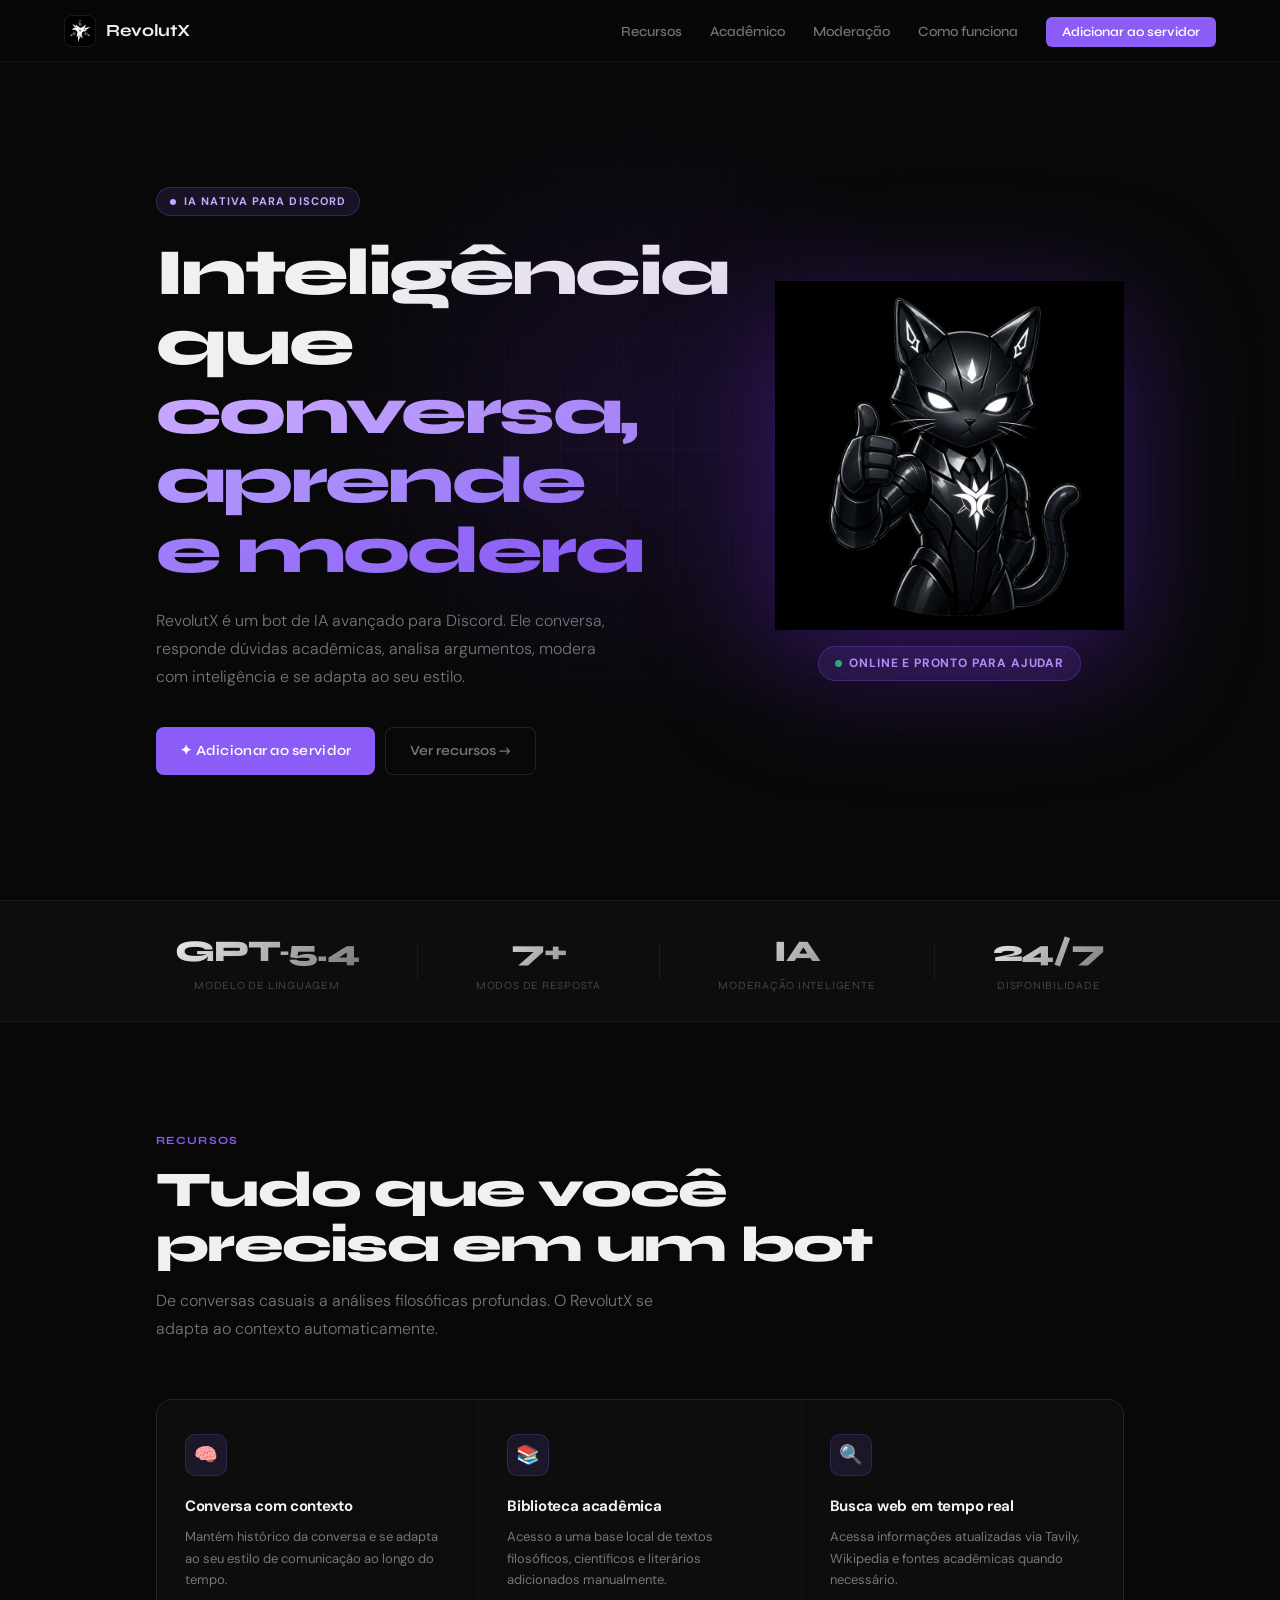
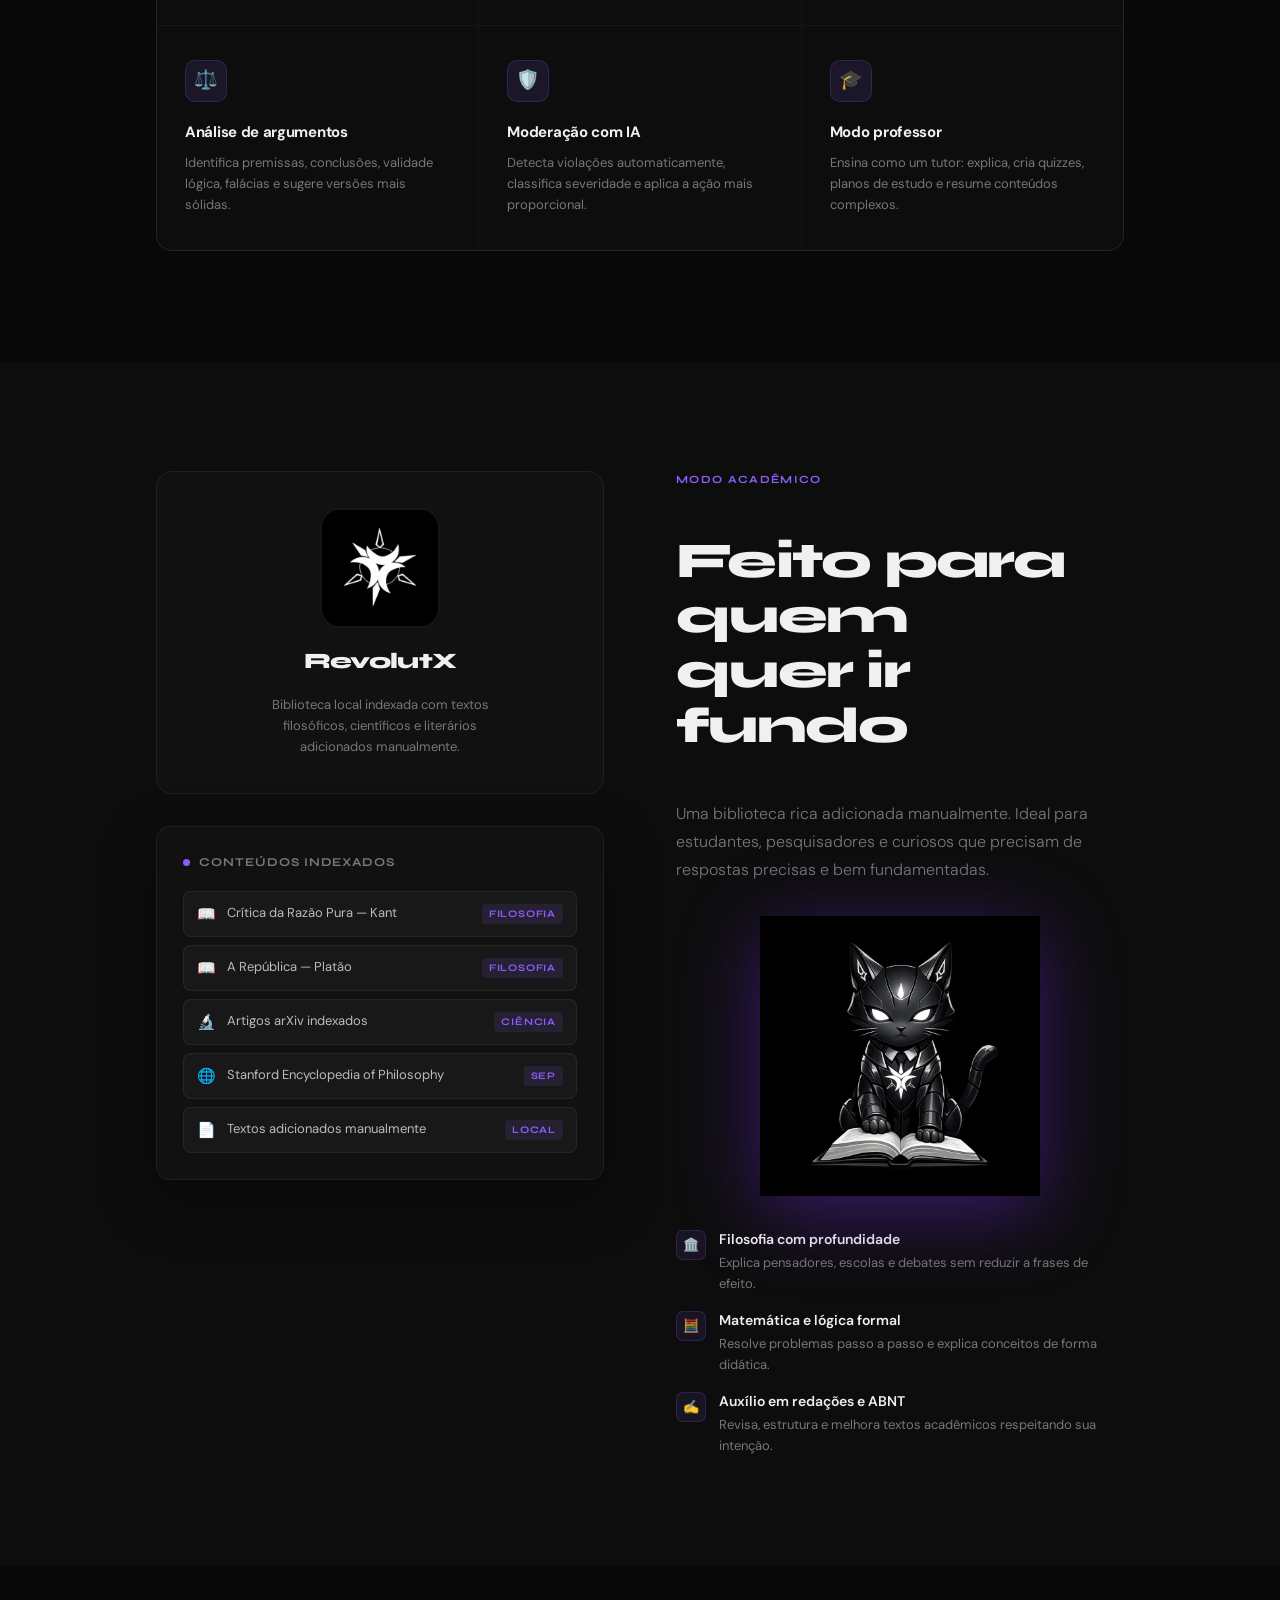
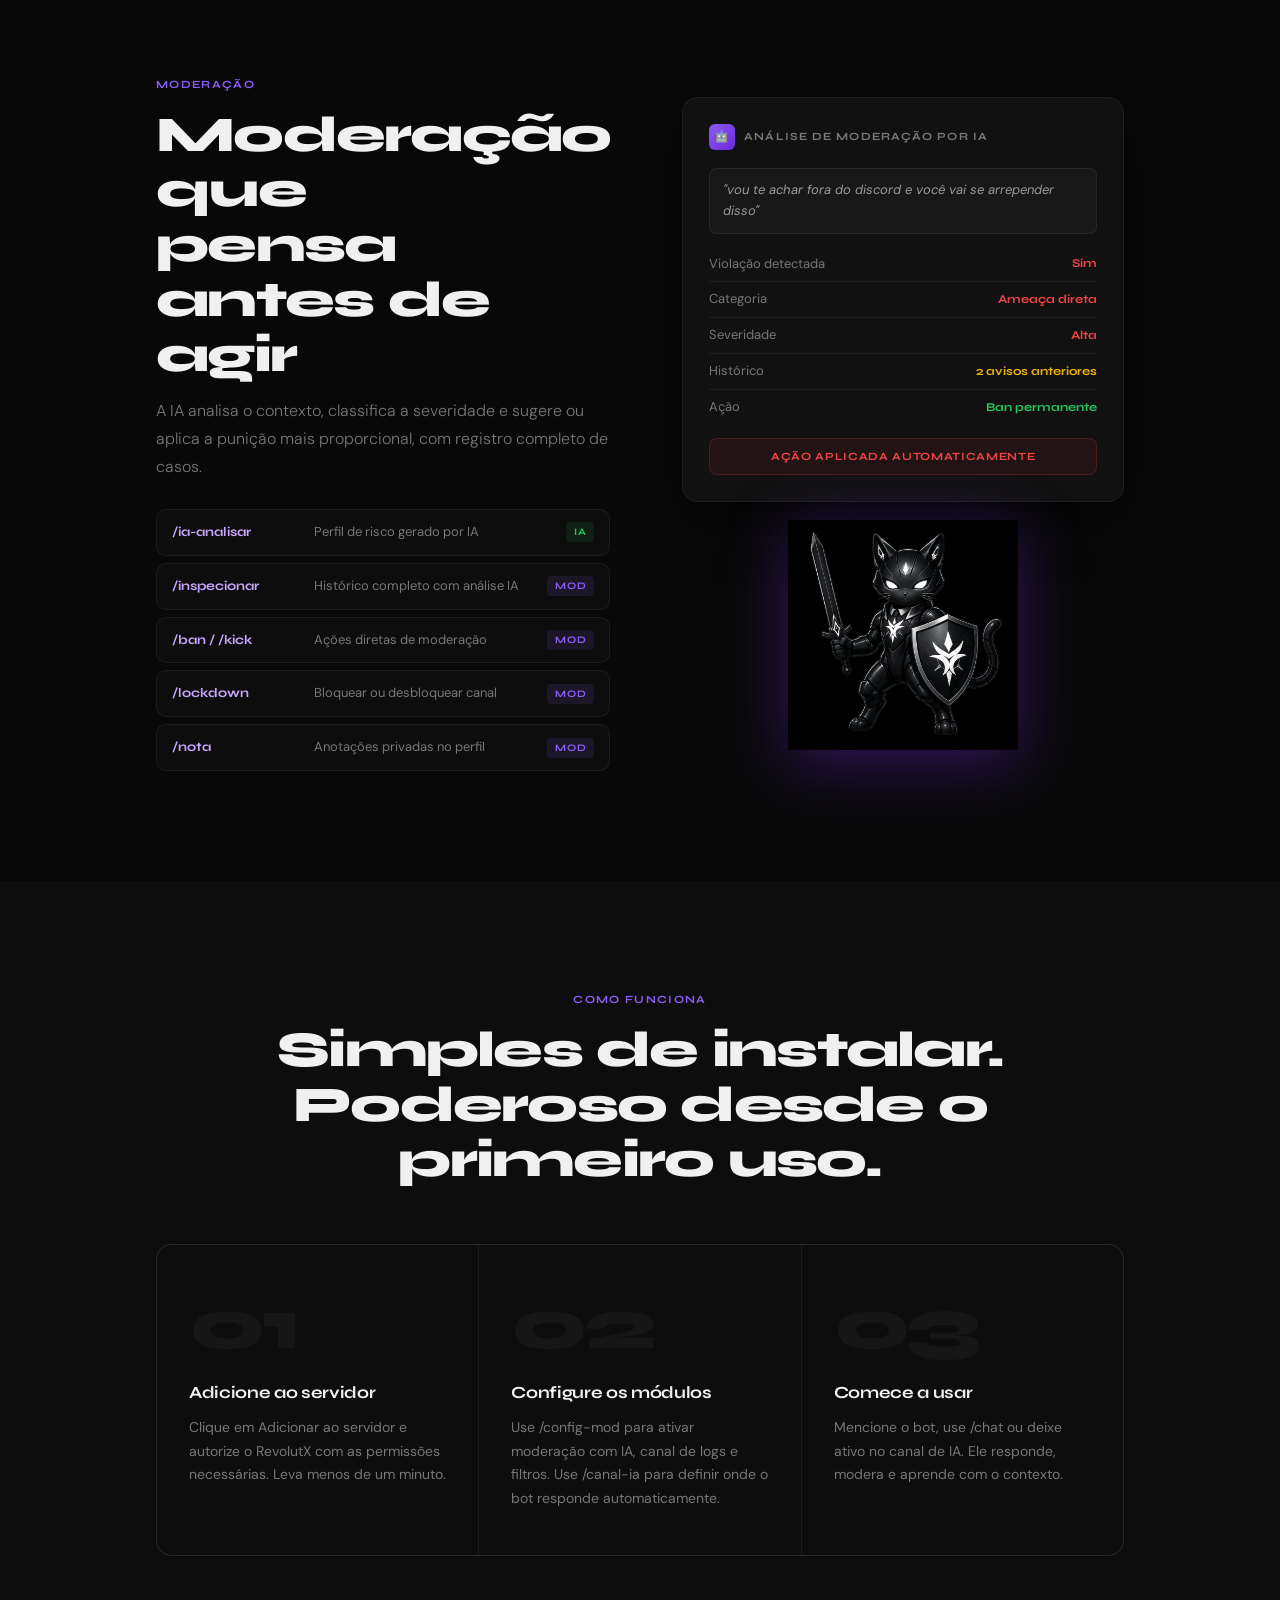
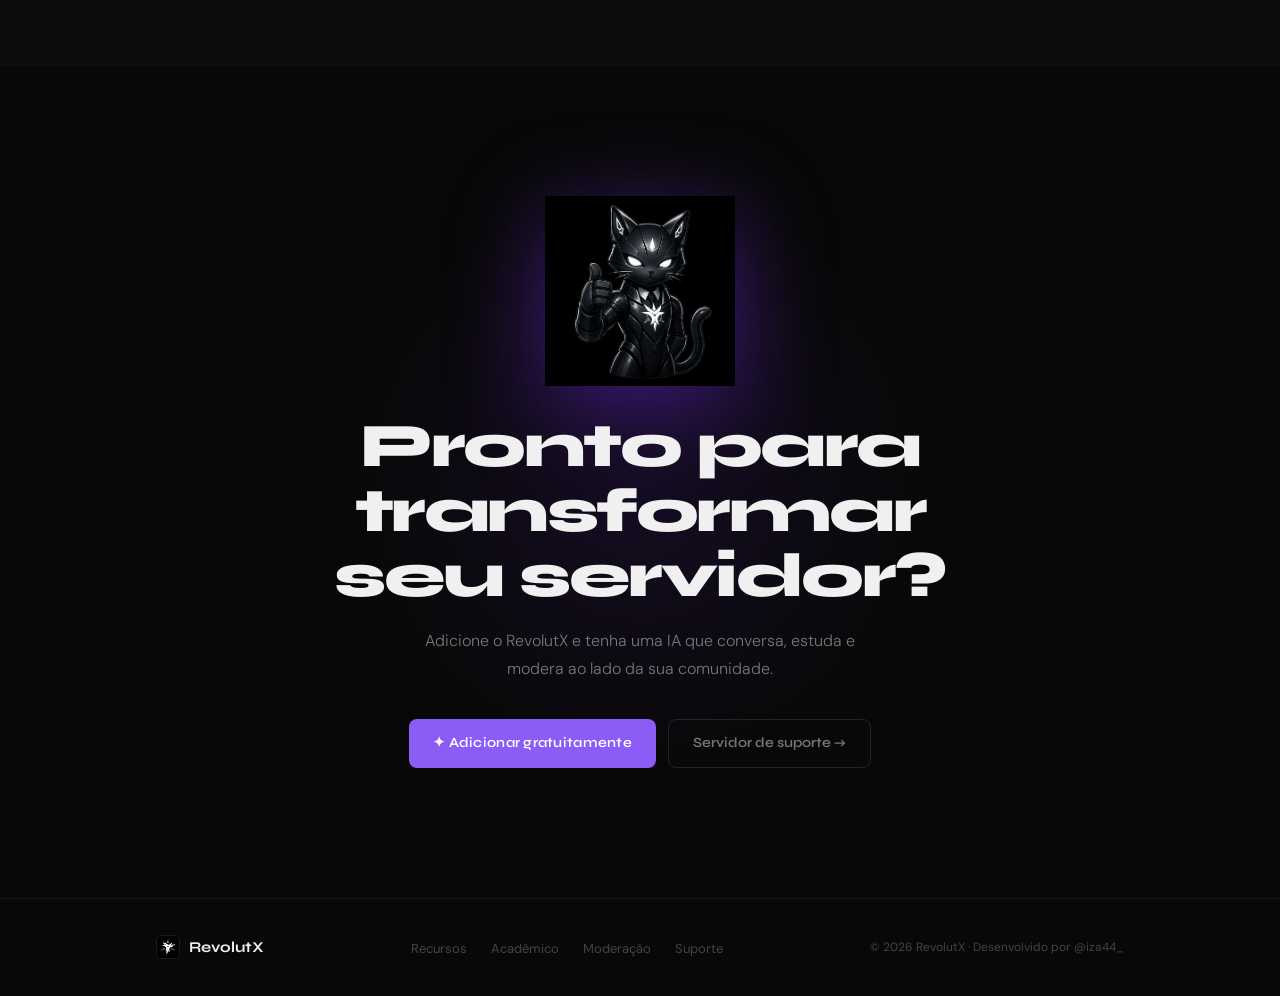
==== index.html @ 546be236 "Rename revolutx_editado.html to index.html" ====
<!DOCTYPE html>
<html lang="pt-BR">
<head>
<meta charset="UTF-8"/>
<meta name="viewport" content="width=device-width, initial-scale=1.0"/>
<title>RevolutX — Inteligência Artificial para Discord</title>
<link rel="preconnect" href="https://fonts.googleapis.com"/>
<link rel="preconnect" href="https://fonts.gstatic.com" crossorigin/>
<link href="https://fonts.googleapis.com/css2?family=Syne:wght@400;600;700;800&family=DM+Sans:opsz,wght@9..40,300;9..40,400;9..40,500&display=swap" rel="stylesheet"/>
<style>
*,*::before,*::after{box-sizing:border-box;margin:0;padding:0}
:root{
  --bg:#080808;--bg2:#0d0d0d;--bg3:#111;
  --border:rgba(255,255,255,.06);--border2:rgba(255,255,255,.11);
  --text:#f0f0f0;--muted:#777;--muted2:#444;
  --accent:#c8a7ff;--a2:#8b5cf6;--a3:#6d28d9;
}
html{scroll-behavior:smooth}
body{background:var(--bg);color:var(--text);font-family:'DM Sans',sans-serif;font-size:16px;line-height:1.6;overflow-x:hidden}
h1,h2,h3,nav,.section-label,.stat-label,.cmd-name,.step-title,.step-number{font-family:'Syne',sans-serif}

/* NAV */
nav{
  position:fixed;top:0;left:0;right:0;z-index:100;
  display:flex;align-items:center;justify-content:space-between;
  padding:0 clamp(20px,5vw,72px);height:62px;
  background:rgba(8,8,8,.92);backdrop-filter:blur(16px);
  border-bottom:1px solid var(--border);
}
.nav-logo{display:flex;align-items:center;gap:10px;font-size:17px;font-weight:700;letter-spacing:-.02em;color:var(--text);text-decoration:none}
.nav-logo-img{
  width:32px;height:32px;
  background:#000;
  border-radius:8px;
  border:1px solid rgba(255,255,255,.1);
  display:flex;align-items:center;justify-content:center;
  overflow:hidden;
  flex-shrink:0;
}
.nav-logo-img img{width:28px;height:28px;object-fit:contain;filter:none}
.nav-links{display:flex;align-items:center;gap:28px;list-style:none}
.nav-links a{color:var(--muted);text-decoration:none;font-size:14px;font-weight:500;transition:color .2s}
.nav-links a:hover{color:var(--text)}
.nav-cta{background:var(--a2)!important;color:#fff!important;padding:7px 16px;border-radius:6px;font-size:13px!important;font-weight:600!important;transition:background .2s!important}
.nav-cta:hover{background:var(--a3)!important}

section{position:relative;z-index:1}
.container{max-width:1080px;margin:0 auto;padding:0 clamp(20px,5vw,56px)}

/* HERO */
#hero{min-height:100vh;display:flex;align-items:center;padding-top:62px;overflow:hidden}
.hero-glow{position:absolute;width:640px;height:640px;border-radius:50%;background:radial-gradient(circle,rgba(109,40,217,.15) 0%,transparent 70%);top:50%;left:50%;transform:translate(-50%,-55%);pointer-events:none}
.hero-grid{position:absolute;inset:0;background-image:linear-gradient(rgba(255,255,255,.022) 1px,transparent 1px),linear-gradient(90deg,rgba(255,255,255,.022) 1px,transparent 1px);background-size:56px 56px;mask-image:radial-gradient(ellipse 80% 60% at 50% 50%,black,transparent);pointer-events:none}
.hero-inner{display:grid;grid-template-columns:1fr 1fr;gap:48px;align-items:center;width:100%}
.hero-tag{display:inline-flex;align-items:center;gap:8px;background:rgba(139,92,246,.12);border:1px solid rgba(139,92,246,.28);color:var(--accent);font-size:11px;font-weight:700;letter-spacing:.1em;text-transform:uppercase;padding:5px 13px;border-radius:100px;margin-bottom:22px}
.hero-tag-dot{width:6px;height:6px;border-radius:50%;background:var(--accent);animation:pulse 2s infinite}
@keyframes pulse{0%,100%{opacity:1}50%{opacity:.3}}
.hero-title{font-size:clamp(38px,5.5vw,66px);font-weight:800;letter-spacing:-.04em;line-height:1.05;margin-bottom:22px}
.hero-title em{font-style:normal;background:linear-gradient(135deg,var(--accent),#a78bfa,var(--a2));-webkit-background-clip:text;-webkit-text-fill-color:transparent;background-clip:text}
.hero-sub{font-size:16px;color:var(--muted);line-height:1.75;margin-bottom:36px;font-weight:300;max-width:460px}
.hero-actions{display:flex;gap:10px;flex-wrap:wrap}
.hero-visual{display:flex;flex-direction:column;align-items:center;justify-content:center;gap:16px}
.hero-mascot{width:100%;max-width:390px;filter:drop-shadow(0 32px 64px rgba(109,40,217,.45));animation:floatY 5s ease-in-out infinite}
@keyframes floatY{0%,100%{transform:translateY(0)}50%{transform:translateY(-13px)}}
.hero-badge{display:inline-flex;align-items:center;gap:7px;background:rgba(139,92,246,.14);border:1px solid rgba(139,92,246,.28);border-radius:100px;padding:7px 16px;font-size:12px;font-weight:700;color:var(--accent);letter-spacing:.07em;text-transform:uppercase;white-space:nowrap}
.hero-badge-dot{width:7px;height:7px;border-radius:50%;background:#22c55e;animation:pulse 2s infinite}

.btn-primary{display:inline-flex;align-items:center;gap:7px;background:var(--a2);color:#fff;padding:12px 24px;border-radius:8px;font-family:'Syne',sans-serif;font-size:14px;font-weight:600;letter-spacing:.02em;text-decoration:none;transition:background .2s,transform .15s}
.btn-primary:hover{background:var(--a3);transform:translateY(-1px)}
.btn-secondary{display:inline-flex;align-items:center;gap:7px;background:transparent;color:var(--muted);padding:12px 24px;border-radius:8px;border:1px solid var(--border2);font-family:'Syne',sans-serif;font-size:14px;font-weight:600;text-decoration:none;transition:border-color .2s,color .2s,transform .15s}
.btn-secondary:hover{border-color:rgba(255,255,255,.22);color:var(--text);transform:translateY(-1px)}

/* STATS */
.stats-bar{border-top:1px solid var(--border);border-bottom:1px solid var(--border);background:var(--bg2);padding:26px 0}
.stats-inner{display:flex;justify-content:space-around;align-items:center;flex-wrap:wrap;gap:20px}
.stat-item{text-align:center}
.stat-value{font-family:'Syne',sans-serif;font-size:30px;font-weight:800;letter-spacing:-.04em;background:linear-gradient(135deg,var(--text),var(--muted));-webkit-background-clip:text;-webkit-text-fill-color:transparent;background-clip:text}
.stat-label{font-size:11px;color:var(--muted2);letter-spacing:.07em;text-transform:uppercase;margin-top:2px}
.stat-divider{width:1px;height:38px;background:var(--border)}

/* SECTION */
.section-label{font-size:11px;font-weight:700;letter-spacing:.12em;text-transform:uppercase;color:var(--a2);margin-bottom:14px}
.section-title{font-size:clamp(30px,4vw,50px);font-weight:800;letter-spacing:-.035em;line-height:1.1;margin-bottom:14px}
.section-sub{font-size:16px;color:var(--muted);font-weight:300;line-height:1.75;max-width:520px}
.features-header{margin-bottom:56px}

/* FEATURES */
#features{padding:110px 0}
.features-grid{display:grid;grid-template-columns:repeat(3,1fr);gap:1px;background:var(--border);border:1px solid var(--border);border-radius:16px;overflow:hidden}
.feature-card{background:var(--bg2);padding:34px 28px;transition:background .25s;position:relative;overflow:hidden}
.feature-card::before{content:'';position:absolute;top:0;left:0;right:0;height:1px;background:linear-gradient(90deg,transparent,var(--a2),transparent);opacity:0;transition:opacity .3s}
.feature-card:hover{background:var(--bg3)}
.feature-card:hover::before{opacity:1}
.feature-icon{width:42px;height:42px;border-radius:10px;background:rgba(139,92,246,.12);border:1px solid rgba(139,92,246,.2);display:flex;align-items:center;justify-content:center;font-size:19px;margin-bottom:18px}
.feature-title{font-size:15px;font-weight:700;letter-spacing:-.02em;margin-bottom:8px}
.feature-desc{font-size:13px;color:var(--muted);line-height:1.65}

/* ACADEMIC */
#academic{padding:110px 0;background:var(--bg2)}
.academic-inner{display:grid;grid-template-columns:1fr 1fr;gap:72px;align-items:start}

/* lado esquerdo: logo grande + lib card */
.academic-left{display:flex;flex-direction:column;align-items:center;gap:32px}
.academic-logo-block{
  display:flex;flex-direction:column;align-items:center;gap:16px;
  padding:36px 32px;
  background:var(--bg3);
  border:1px solid var(--border);
  border-radius:16px;
  width:100%;
}
.academic-logo-img{
  width:120px;height:120px;
  background:#000;
  border-radius:20px;
  border:2px solid rgba(255,255,255,.08);
  display:flex;align-items:center;justify-content:center;
  overflow:hidden;
}
.academic-logo-img img{width:100px;height:100px;object-fit:contain;filter:none}
.academic-logo-title{font-family:'Syne',sans-serif;font-size:22px;font-weight:800;letter-spacing:-.03em;color:var(--text)}
.academic-logo-sub{font-size:13px;color:var(--muted);text-align:center;line-height:1.6;max-width:260px}

/* lib card */
.lib-card{background:var(--bg3);border:1px solid var(--border);border-radius:14px;padding:26px;box-shadow:0 20px 56px rgba(0,0,0,.4);width:100%}
.lib-header{display:flex;align-items:center;gap:9px;margin-bottom:18px;font-size:12px;font-weight:700;color:var(--muted);text-transform:uppercase;letter-spacing:.08em;font-family:'Syne',sans-serif}
.lib-dot{width:7px;height:7px;border-radius:50%;background:var(--a2)}
.lib-items{display:flex;flex-direction:column;gap:8px}
.lib-item{display:flex;align-items:center;gap:11px;padding:10px 13px;border-radius:8px;background:rgba(255,255,255,.03);border:1px solid var(--border);font-size:13px;color:#bbb;transition:border-color .2s,background .2s}
.lib-item:hover{border-color:rgba(139,92,246,.3);background:rgba(139,92,246,.05)}
.lib-item-icon{font-size:15px}
.lib-item-text{flex:1}
.lib-item-tag{font-size:10px;font-weight:700;letter-spacing:.08em;text-transform:uppercase;color:var(--a2);background:rgba(139,92,246,.12);padding:2px 7px;border-radius:4px;font-family:'Syne',sans-serif}

/* lado direito: mascote gato com livro + conteúdo */
.academic-right{display:flex;flex-direction:column;gap:32px}
.academic-cat-block{display:flex;justify-content:center}
.academic-cat{
  width:280px;
  filter:drop-shadow(0 16px 40px rgba(109,40,217,.45));
  animation:floatY 6s ease-in-out infinite;
  animation-delay:.5s;
}
.academic-points{display:flex;flex-direction:column;gap:15px}
.academic-point{display:flex;gap:13px;align-items:flex-start}
.point-icon{width:30px;height:30px;border-radius:7px;background:rgba(139,92,246,.1);border:1px solid rgba(139,92,246,.2);display:flex;align-items:center;justify-content:center;font-size:13px;flex-shrink:0;margin-top:2px}
.point-title{font-size:14px;font-weight:600;margin-bottom:2px}
.point-desc{font-size:13px;color:var(--muted);line-height:1.6}

/* MODERATION */
#moderation{padding:110px 0}
.mod-grid{display:grid;grid-template-columns:1fr 1fr;gap:72px;align-items:center}
.command-list{display:flex;flex-direction:column;gap:7px;margin-top:28px}
.cmd-item{display:flex;align-items:center;gap:12px;padding:12px 15px;background:var(--bg2);border:1px solid var(--border);border-radius:10px;transition:border-color .2s}
.cmd-item:hover{border-color:var(--border2)}
.cmd-name{font-size:13px;font-weight:700;color:var(--accent);min-width:130px}
.cmd-desc{font-size:13px;color:var(--muted)}
.cmd-badge{margin-left:auto;font-size:10px;font-weight:700;letter-spacing:.07em;text-transform:uppercase;padding:2px 8px;border-radius:4px;background:rgba(139,92,246,.12);color:var(--a2);white-space:nowrap;font-family:'Syne',sans-serif}
.cmd-badge.new{background:rgba(34,197,94,.1);color:#22c55e}

.mod-visual-wrap{display:flex;flex-direction:column;align-items:center;gap:0;position:relative}
.ai-verdict-card{background:var(--bg3);border:1px solid var(--border);border-radius:16px;padding:26px;box-shadow:0 20px 56px rgba(0,0,0,.4);width:100%}
.verdict-header{display:flex;align-items:center;gap:9px;margin-bottom:18px;font-size:11px;font-weight:700;text-transform:uppercase;letter-spacing:.1em;color:var(--muted);font-family:'Syne',sans-serif}
.verdict-icon{width:26px;height:26px;border-radius:6px;background:linear-gradient(135deg,var(--a2),var(--a3));display:flex;align-items:center;justify-content:center;font-size:12px}
.verdict-msg{background:rgba(255,255,255,.03);border:1px solid var(--border);border-radius:8px;padding:11px 13px;font-size:13px;color:#999;margin-bottom:13px;font-style:italic}
.verdict-row{display:flex;justify-content:space-between;align-items:center;font-size:13px;padding:7px 0;border-bottom:1px solid var(--border)}
.verdict-row:last-child{border-bottom:none}
.verdict-key{color:var(--muted)}
.verdict-val{font-weight:700;font-size:12px;font-family:'Syne',sans-serif}
.val-high{color:#ef4444}.val-ok{color:#22c55e}.val-warn{color:#eab308}
.verdict-action{margin-top:13px;padding:9px 13px;border-radius:8px;background:rgba(239,68,68,.08);border:1px solid rgba(239,68,68,.2);font-size:11px;font-weight:700;color:#ef4444;letter-spacing:.06em;text-transform:uppercase;text-align:center;font-family:'Syne',sans-serif}
.mod-mascot-below{width:230px;margin-top:18px;filter:drop-shadow(0 12px 32px rgba(109,40,217,.4));animation:floatY 6s ease-in-out infinite;animation-delay:1.2s}

/* HOW IT WORKS */
#como-funciona{padding:110px 0;background:var(--bg2)}
.steps{display:grid;grid-template-columns:repeat(3,1fr);gap:1px;background:var(--border);border-radius:16px;overflow:hidden;border:1px solid var(--border);margin-top:56px}
.step{background:var(--bg2);padding:44px 32px}
.step-number{font-size:72px;font-weight:800;letter-spacing:-.06em;line-height:1;color:rgba(255,255,255,.04);margin-bottom:18px;user-select:none}
.step-title{font-size:17px;font-weight:700;letter-spacing:-.02em;margin-bottom:10px}
.step-desc{font-size:14px;color:var(--muted);line-height:1.7}

/* CTA */
#cta{padding:130px 0;text-align:center;position:relative;overflow:hidden}
.cta-glow{position:absolute;width:580px;height:580px;border-radius:50%;background:radial-gradient(circle,rgba(109,40,217,.13) 0%,transparent 70%);top:50%;left:50%;transform:translate(-50%,-50%);pointer-events:none}
.cta-mascot{width:190px;margin:0 auto 28px;display:block;filter:drop-shadow(0 18px 44px rgba(109,40,217,.5));animation:floatY 5s ease-in-out infinite;position:relative;z-index:1}
.cta-title{font-size:clamp(34px,5vw,62px);font-weight:800;letter-spacing:-.04em;line-height:1.05;margin-bottom:18px;position:relative;z-index:1}
.cta-sub{font-size:16px;color:var(--muted);font-weight:300;margin-bottom:36px;max-width:460px;margin-left:auto;margin-right:auto;line-height:1.75;position:relative;z-index:1}
.cta-actions{display:flex;gap:12px;justify-content:center;flex-wrap:wrap;position:relative;z-index:1}

/* FOOTER */
footer{border-top:1px solid var(--border);padding:36px 0;background:var(--bg)}
.footer-inner{display:flex;justify-content:space-between;align-items:center;flex-wrap:wrap;gap:18px}
.footer-logo{font-family:'Syne',sans-serif;font-size:15px;font-weight:700;color:var(--text);text-decoration:none;display:flex;align-items:center;gap:9px}
.footer-logo-img{width:24px;height:24px;background:#000;border-radius:5px;border:1px solid rgba(255,255,255,.1);display:flex;align-items:center;justify-content:center;overflow:hidden}
.footer-logo-img img{width:20px;height:20px;object-fit:contain;filter:none}
.footer-links{display:flex;gap:24px;list-style:none}
.footer-links a{font-size:13px;color:var(--muted2);text-decoration:none;transition:color .2s}
.footer-links a:hover{color:var(--muted)}
.footer-copy{font-size:12px;color:var(--muted2)}

/* REVEAL */
.reveal{opacity:0;transform:translateY(22px);transition:opacity .65s ease,transform .65s ease}
.reveal.visible{opacity:1;transform:translateY(0)}

/* MOBILE */
@media(max-width:860px){
  .hero-inner{grid-template-columns:1fr;gap:0}
  .hero-visual{order:-1;margin-bottom:8px}
  .hero-mascot{max-width:240px}
  .features-grid{grid-template-columns:1fr 1fr}
  .academic-inner{grid-template-columns:1fr;gap:40px}
  .academic-cat{width:200px}
  .mod-grid{grid-template-columns:1fr;gap:48px}
  .steps{grid-template-columns:1fr}
  .stat-divider{display:none}
}
@media(max-width:540px){
  .features-grid{grid-template-columns:1fr}
  .nav-links li:not(:last-child){display:none}
  .hero-mascot{max-width:200px}
}
</style>
</head>
<body>

<!-- NAV -->
<nav>
  <a class="nav-logo" href="#">
    <div class="nav-logo-img"><img src="[data-uri]"/ alt="Logo RevolutX"></div>
    RevolutX
  </a>
  <ul class="nav-links">
    <li><a href="#features">Recursos</a></li>
    <li><a href="#academic">Acadêmico</a></li>
    <li><a href="#moderation">Moderação</a></li>
    <li><a href="#como-funciona">Como funciona</a></li>
    <li><a href="https://discord.com/oauth2/authorize?client_id=SEU_CLIENT_ID&scope=bot+applications.commands&permissions=8" class="nav-cta">Adicionar ao servidor</a></li>
  </ul>
</nav>

<!-- HERO -->
<section id="hero">
  <div class="hero-glow"></div>
  <div class="hero-grid"></div>
  <div class="container">
    <div class="hero-inner">
      <div class="hero-left">
        <div class="hero-tag"><span class="hero-tag-dot"></span>IA nativa para Discord</div>
        <h1 class="hero-title">Inteligência que<br><em>conversa, aprende<br>e modera</em></h1>
        <p class="hero-sub">RevolutX é um bot de IA avançado para Discord. Ele conversa, responde dúvidas acadêmicas, analisa argumentos, modera com inteligência e se adapta ao seu estilo.</p>
        <div class="hero-actions">
          <a href="https://discord.com/oauth2/authorize?client_id=SEU_CLIENT_ID&scope=bot+applications.commands&permissions=8" class="btn-primary">✦ Adicionar ao servidor</a>
          <a href="#features" class="btn-secondary">Ver recursos →</a>
        </div>
      </div>
      <div class="hero-visual">
        <img class="hero-mascot" src="[data-uri]"/ alt="Mascote gato robótico da RevolutX fazendo sinal positivo">
        <div class="hero-badge"><span class="hero-badge-dot"></span>Online e pronto para ajudar</div>
      </div>
    </div>
  </div>
</section>

<!-- STATS -->
<div class="stats-bar">
  <div class="container">
    <div class="stats-inner">
      <div class="stat-item"><div class="stat-value">GPT‑5.4</div><div class="stat-label">Modelo de linguagem</div></div>
      <div class="stat-divider"></div>
      <div class="stat-item"><div class="stat-value">7+</div><div class="stat-label">Modos de resposta</div></div>
      <div class="stat-divider"></div>
      <div class="stat-item"><div class="stat-value">IA</div><div class="stat-label">Moderação inteligente</div></div>
      <div class="stat-divider"></div>
      <div class="stat-item"><div class="stat-value">24/7</div><div class="stat-label">Disponibilidade</div></div>
    </div>
  </div>
</div>

<!-- FEATURES -->
<section id="features">
  <div class="container">
    <div class="features-header reveal">
      <div class="section-label">Recursos</div>
      <h2 class="section-title">Tudo que você<br>precisa em um bot</h2>
      <p class="section-sub">De conversas casuais a análises filosóficas profundas. O RevolutX se adapta ao contexto automaticamente.</p>
    </div>
    <div class="features-grid reveal">
      <div class="feature-card"><div class="feature-icon">🧠</div><div class="feature-title">Conversa com contexto</div><div class="feature-desc">Mantém histórico da conversa e se adapta ao seu estilo de comunicação ao longo do tempo.</div></div>
      <div class="feature-card"><div class="feature-icon">📚</div><div class="feature-title">Biblioteca acadêmica</div><div class="feature-desc">Acesso a uma base local de textos filosóficos, científicos e literários adicionados manualmente.</div></div>
      <div class="feature-card"><div class="feature-icon">🔍</div><div class="feature-title">Busca web em tempo real</div><div class="feature-desc">Acessa informações atualizadas via Tavily, Wikipedia e fontes acadêmicas quando necessário.</div></div>
      <div class="feature-card"><div class="feature-icon">⚖️</div><div class="feature-title">Análise de argumentos</div><div class="feature-desc">Identifica premissas, conclusões, validade lógica, falácias e sugere versões mais sólidas.</div></div>
      <div class="feature-card"><div class="feature-icon">🛡️</div><div class="feature-title">Moderação com IA</div><div class="feature-desc">Detecta violações automaticamente, classifica severidade e aplica a ação mais proporcional.</div></div>
      <div class="feature-card"><div class="feature-icon">🎓</div><div class="feature-title">Modo professor</div><div class="feature-desc">Ensina como um tutor: explica, cria quizzes, planos de estudo e resume conteúdos complexos.</div></div>
    </div>
  </div>
</section>

<!-- ACADEMIC -->
<section id="academic">
  <div class="container">
    <div class="academic-inner">

      <!-- ESQUERDA: logo grande + biblioteca -->
      <div class="academic-left reveal">
        <div class="academic-logo-block">
          <div class="academic-logo-img">
            <img src="[data-uri]"/ alt="Logo RevolutX">
          </div>
          <div class="academic-logo-title">RevolutX</div>
          <div class="academic-logo-sub">Biblioteca local indexada com textos filosóficos, científicos e literários adicionados manualmente.</div>
        </div>
        <div class="lib-card">
          <div class="lib-header"><div class="lib-dot"></div>Conteúdos indexados</div>
          <div class="lib-items">
            <div class="lib-item"><div class="lib-item-icon">📖</div><div class="lib-item-text">Crítica da Razão Pura — Kant</div><div class="lib-item-tag">Filosofia</div></div>
            <div class="lib-item"><div class="lib-item-icon">📖</div><div class="lib-item-text">A República — Platão</div><div class="lib-item-tag">Filosofia</div></div>
            <div class="lib-item"><div class="lib-item-icon">🔬</div><div class="lib-item-text">Artigos arXiv indexados</div><div class="lib-item-tag">Ciência</div></div>
            <div class="lib-item"><div class="lib-item-icon">🌐</div><div class="lib-item-text">Stanford Encyclopedia of Philosophy</div><div class="lib-item-tag">SEP</div></div>
            <div class="lib-item"><div class="lib-item-icon">📄</div><div class="lib-item-text">Textos adicionados manualmente</div><div class="lib-item-tag">Local</div></div>
          </div>
        </div>
      </div>

      <!-- DIREITA: mascote gato com livro + descrição -->
      <div class="academic-right reveal">
        <div class="section-label">Modo acadêmico</div>
        <h2 class="section-title">Feito para quem<br>quer ir fundo</h2>
        <p class="section-sub">Uma biblioteca rica adicionada manualmente. Ideal para estudantes, pesquisadores e curiosos que precisam de respostas precisas e bem fundamentadas.</p>

        <!-- Mascote gato com livro aparece aqui na seção acadêmica -->
        <div class="academic-cat-block">
          <img class="academic-cat" src="[data-uri]"/ alt="Mascote gato robótico da RevolutX lendo um livro">
        </div>

        <div class="academic-points">
          <div class="academic-point"><div class="point-icon">🏛️</div><div><div class="point-title">Filosofia com profundidade</div><div class="point-desc">Explica pensadores, escolas e debates sem reduzir a frases de efeito.</div></div></div>
          <div class="academic-point"><div class="point-icon">🧮</div><div><div class="point-title">Matemática e lógica formal</div><div class="point-desc">Resolve problemas passo a passo e explica conceitos de forma didática.</div></div></div>
          <div class="academic-point"><div class="point-icon">✍️</div><div><div class="point-title">Auxílio em redações e ABNT</div><div class="point-desc">Revisa, estrutura e melhora textos acadêmicos respeitando sua intenção.</div></div></div>
        </div>
      </div>

    </div>
  </div>
</section>

<!-- MODERATION -->
<section id="moderation">
  <div class="container">
    <div class="mod-grid">
      <div class="reveal">
        <div class="section-label">Moderação</div>
        <h2 class="section-title">Moderação que<br>pensa antes de agir</h2>
        <p class="section-sub">A IA analisa o contexto, classifica a severidade e sugere ou aplica a punição mais proporcional, com registro completo de casos.</p>
        <div class="command-list">
          <div class="cmd-item"><div class="cmd-name">/ia-analisar</div><div class="cmd-desc">Perfil de risco gerado por IA</div><div class="cmd-badge new">IA</div></div>
          <div class="cmd-item"><div class="cmd-name">/inspecionar</div><div class="cmd-desc">Histórico completo com análise IA</div><div class="cmd-badge">Mod</div></div>
          <div class="cmd-item"><div class="cmd-name">/ban / /kick</div><div class="cmd-desc">Ações diretas de moderação</div><div class="cmd-badge">Mod</div></div>
          <div class="cmd-item"><div class="cmd-name">/lockdown</div><div class="cmd-desc">Bloquear ou desbloquear canal</div><div class="cmd-badge">Mod</div></div>
          <div class="cmd-item"><div class="cmd-name">/nota</div><div class="cmd-desc">Anotações privadas no perfil</div><div class="cmd-badge">Mod</div></div>
        </div>
      </div>
      <div class="reveal">
        <div class="mod-visual-wrap">
          <div class="ai-verdict-card">
            <div class="verdict-header"><div class="verdict-icon">🤖</div>Análise de moderação por IA</div>
            <div class="verdict-msg">"vou te achar fora do discord e você vai se arrepender disso"</div>
            <div>
              <div class="verdict-row"><span class="verdict-key">Violação detectada</span><span class="verdict-val val-high">Sim</span></div>
              <div class="verdict-row"><span class="verdict-key">Categoria</span><span class="verdict-val val-high">Ameaça direta</span></div>
              <div class="verdict-row"><span class="verdict-key">Severidade</span><span class="verdict-val val-high">Alta</span></div>
              <div class="verdict-row"><span class="verdict-key">Histórico</span><span class="verdict-val val-warn">2 avisos anteriores</span></div>
              <div class="verdict-row"><span class="verdict-key">Ação</span><span class="verdict-val val-ok">Ban permanente</span></div>
            </div>
            <div class="verdict-action">Ação aplicada automaticamente</div>
          </div>
          <img class="mod-mascot-below" src="[data-uri]"/ alt="Mascote gato robótico da RevolutX com espada e escudo">
        </div>
      </div>
    </div>
  </div>
</section>

<!-- COMO FUNCIONA -->
<section id="como-funciona">
  <div class="container">
    <div class="features-header reveal" style="text-align:center">
      <div class="section-label">Como funciona</div>
      <h2 class="section-title">Simples de instalar.<br>Poderoso desde o primeiro uso.</h2>
    </div>
    <div class="steps reveal">
      <div class="step"><div class="step-number">01</div><div class="step-title">Adicione ao servidor</div><div class="step-desc">Clique em Adicionar ao servidor e autorize o RevolutX com as permissões necessárias. Leva menos de um minuto.</div></div>
      <div class="step"><div class="step-number">02</div><div class="step-title">Configure os módulos</div><div class="step-desc">Use /config-mod para ativar moderação com IA, canal de logs e filtros. Use /canal-ia para definir onde o bot responde automaticamente.</div></div>
      <div class="step"><div class="step-number">03</div><div class="step-title">Comece a usar</div><div class="step-desc">Mencione o bot, use /chat ou deixe ativo no canal de IA. Ele responde, modera e aprende com o contexto.</div></div>
    </div>
  </div>
</section>

<!-- CTA -->
<section id="cta">
  <div class="cta-glow"></div>
  <div class="container reveal">
    <img class="cta-mascot" src="[data-uri]"/ alt="Mascote gato robótico da RevolutX">
    <h2 class="cta-title">Pronto para transformar<br>seu servidor?</h2>
    <p class="cta-sub">Adicione o RevolutX e tenha uma IA que conversa, estuda e modera ao lado da sua comunidade.</p>
    <div class="cta-actions">
      <a href="https://discord.com/oauth2/authorize?client_id=SEU_CLIENT_ID&scope=bot+applications.commands&permissions=8" class="btn-primary">✦ Adicionar gratuitamente</a>
      <a href="https://discord.gg/SEU_SERVIDOR" class="btn-secondary">Servidor de suporte →</a>
    </div>
  </div>
</section>

<!-- FOOTER -->
<footer>
  <div class="container">
    <div class="footer-inner">
      <a class="footer-logo" href="#">
        <div class="footer-logo-img"><img src="[data-uri]"/ alt="Logo RevolutX"></div>
        RevolutX
      </a>
      <ul class="footer-links">
        <li><a href="#features">Recursos</a></li>
        <li><a href="#academic">Acadêmico</a></li>
        <li><a href="#moderation">Moderação</a></li>
        <li><a href="https://discord.gg/SEU_SERVIDOR">Suporte</a></li>
      </ul>
      <div class="footer-copy">© 2026 RevolutX · Desenvolvido por @iza44_</div>
    </div>
  </div>
</footer>

<script>
const reveals=document.querySelectorAll('.reveal');
const obs=new IntersectionObserver((entries)=>{
  entries.forEach((e,i)=>{
    if(e.isIntersecting){setTimeout(()=>e.target.classList.add('visible'),i*60);obs.unobserve(e.target);}
  });
},{threshold:0.08,rootMargin:'0px 0px -30px 0px'});
reveals.forEach(el=>obs.observe(el));

const secs=document.querySelectorAll('section[id]');
const links=document.querySelectorAll('.nav-links a');
window.addEventListener('scroll',()=>{
  let cur='';
  secs.forEach(s=>{if(window.scrollY>=s.offsetTop-90)cur=s.id;});
  links.forEach(a=>{a.style.color=a.getAttribute('href')==='#'+cur?'var(--text)':''});
});
</script>
</body>
</html>
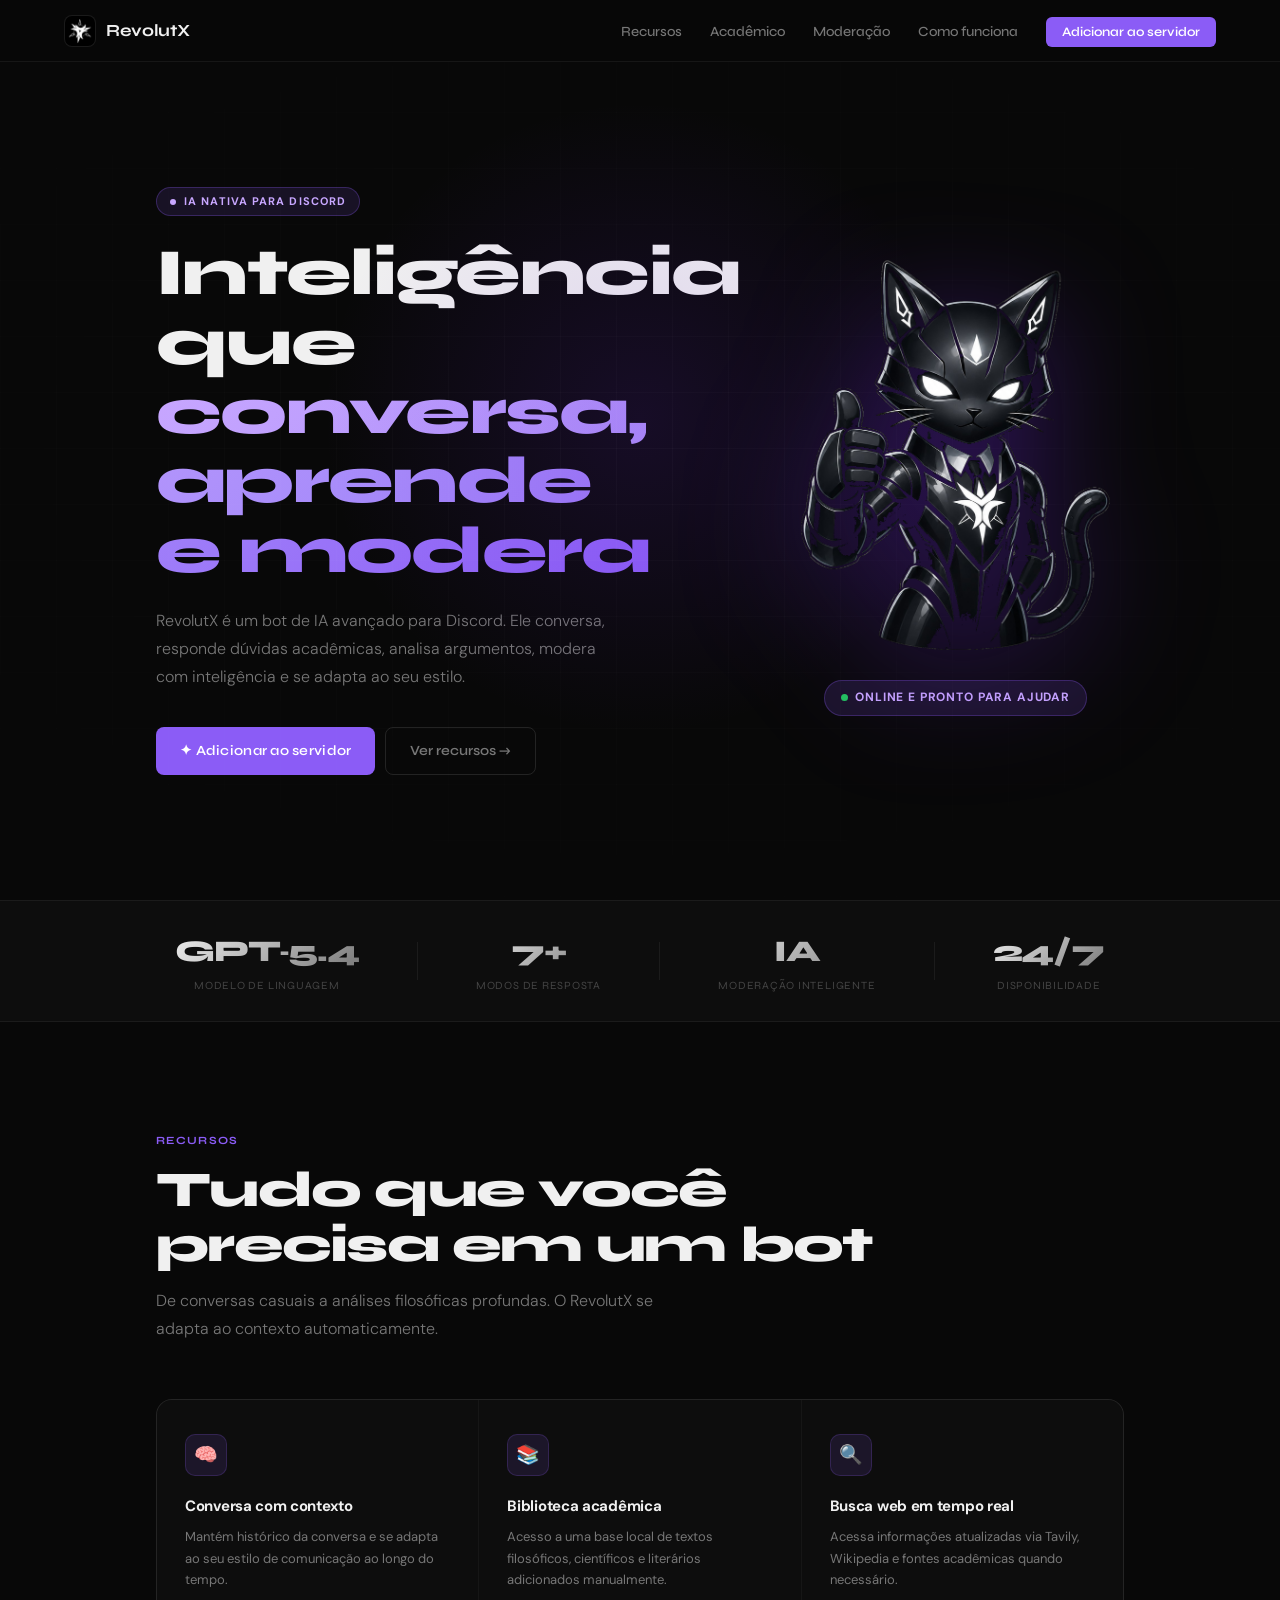
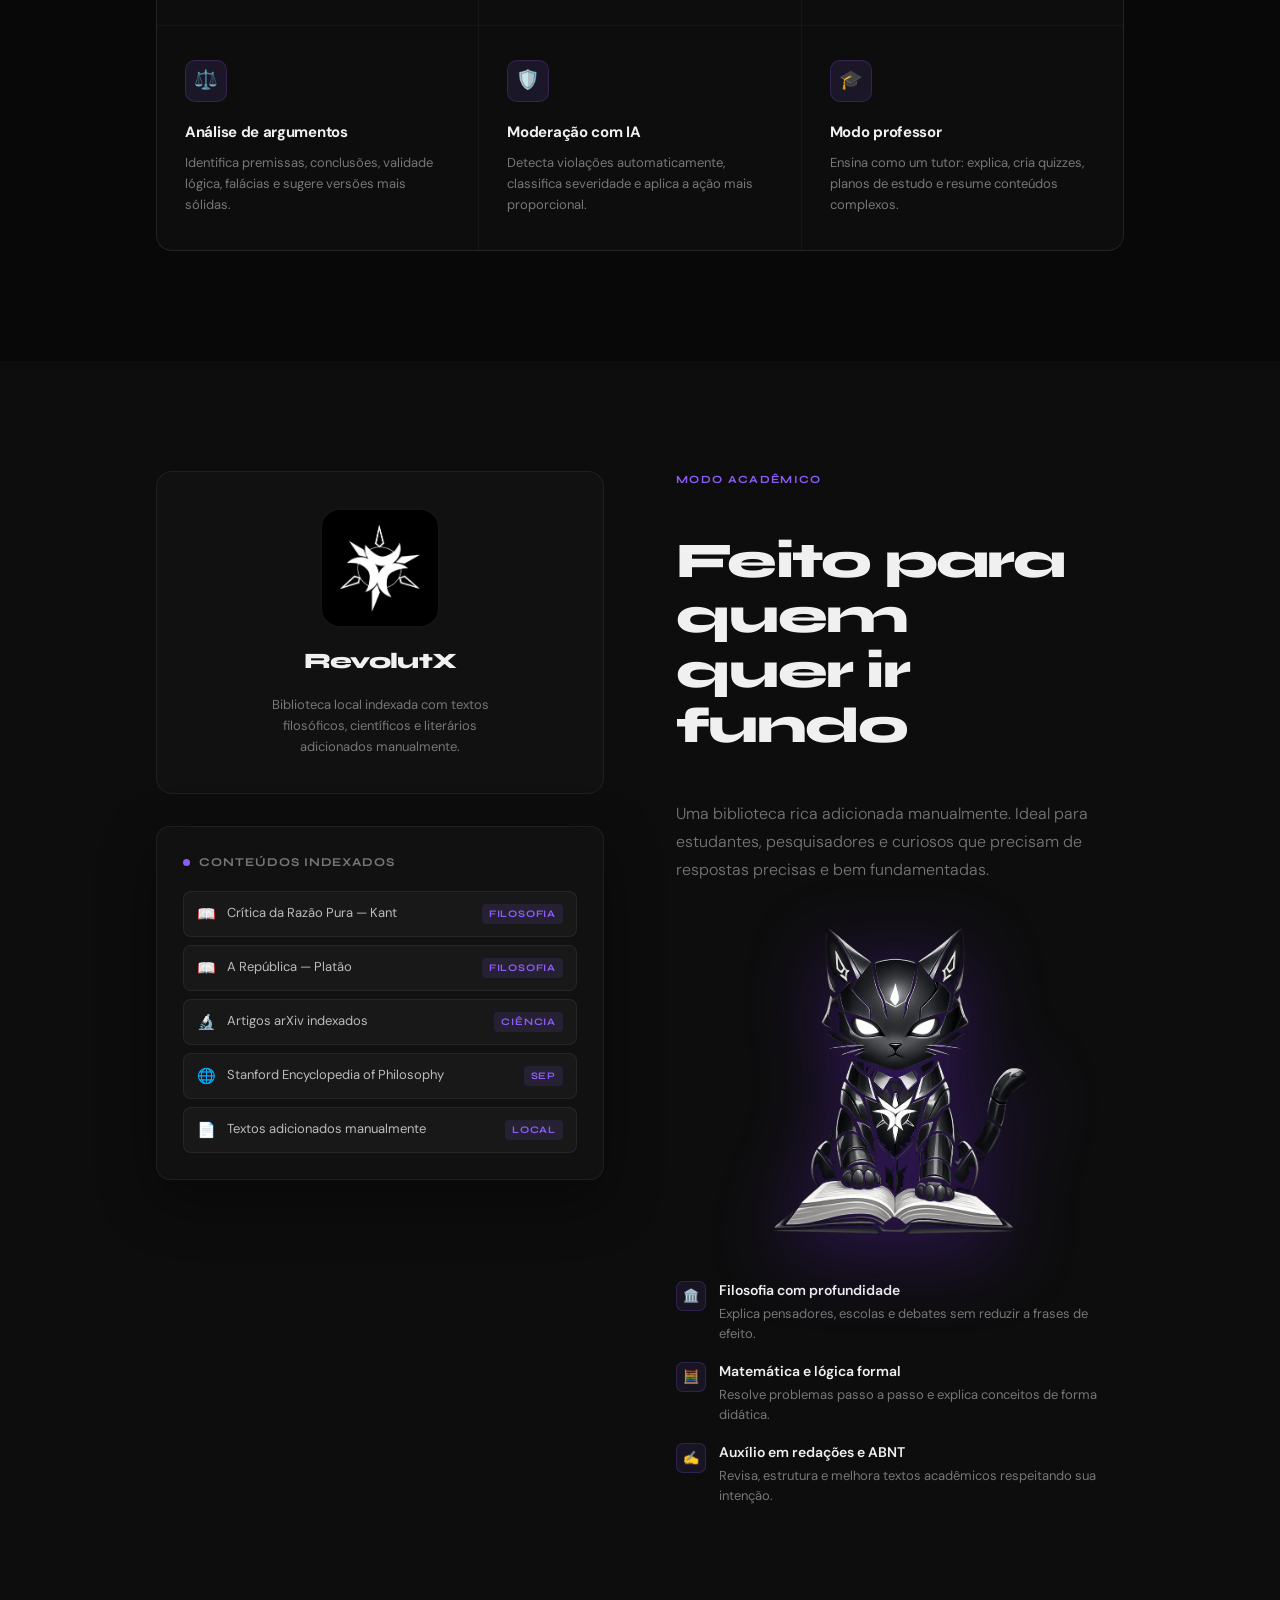
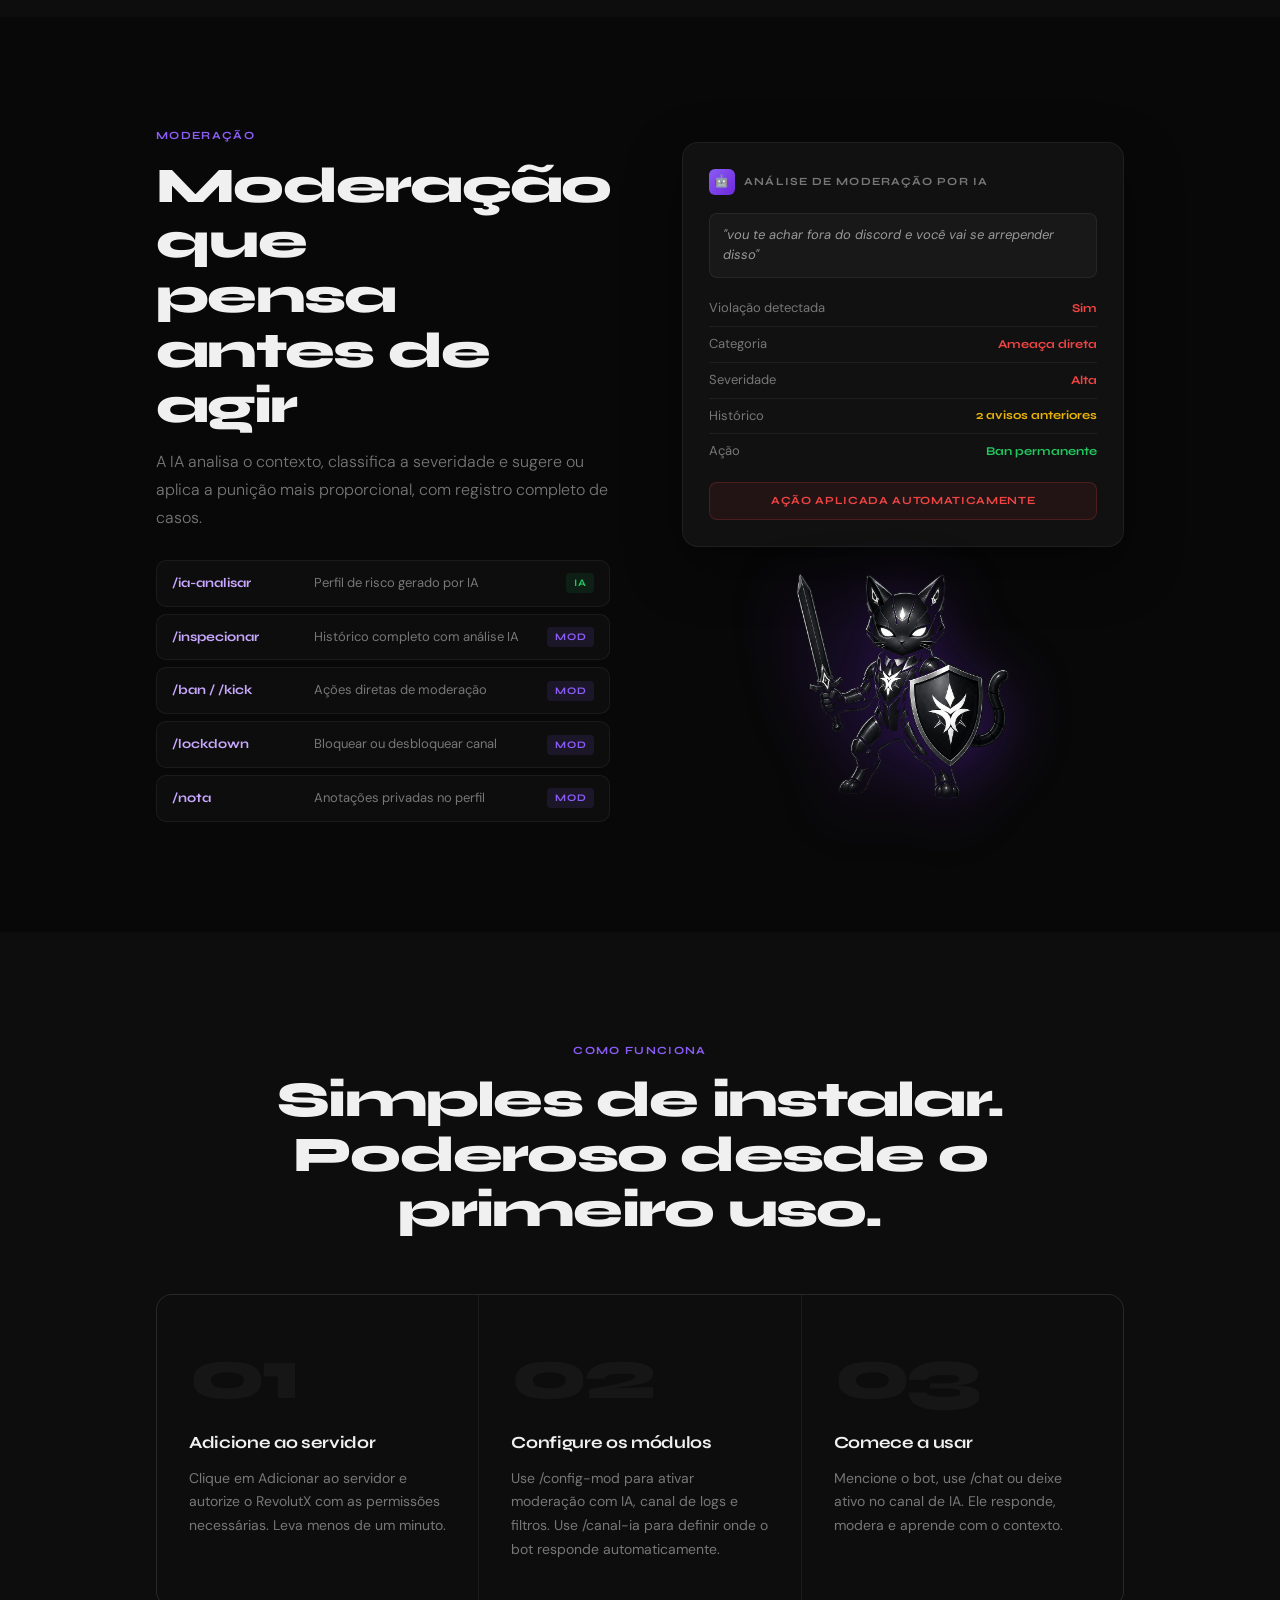
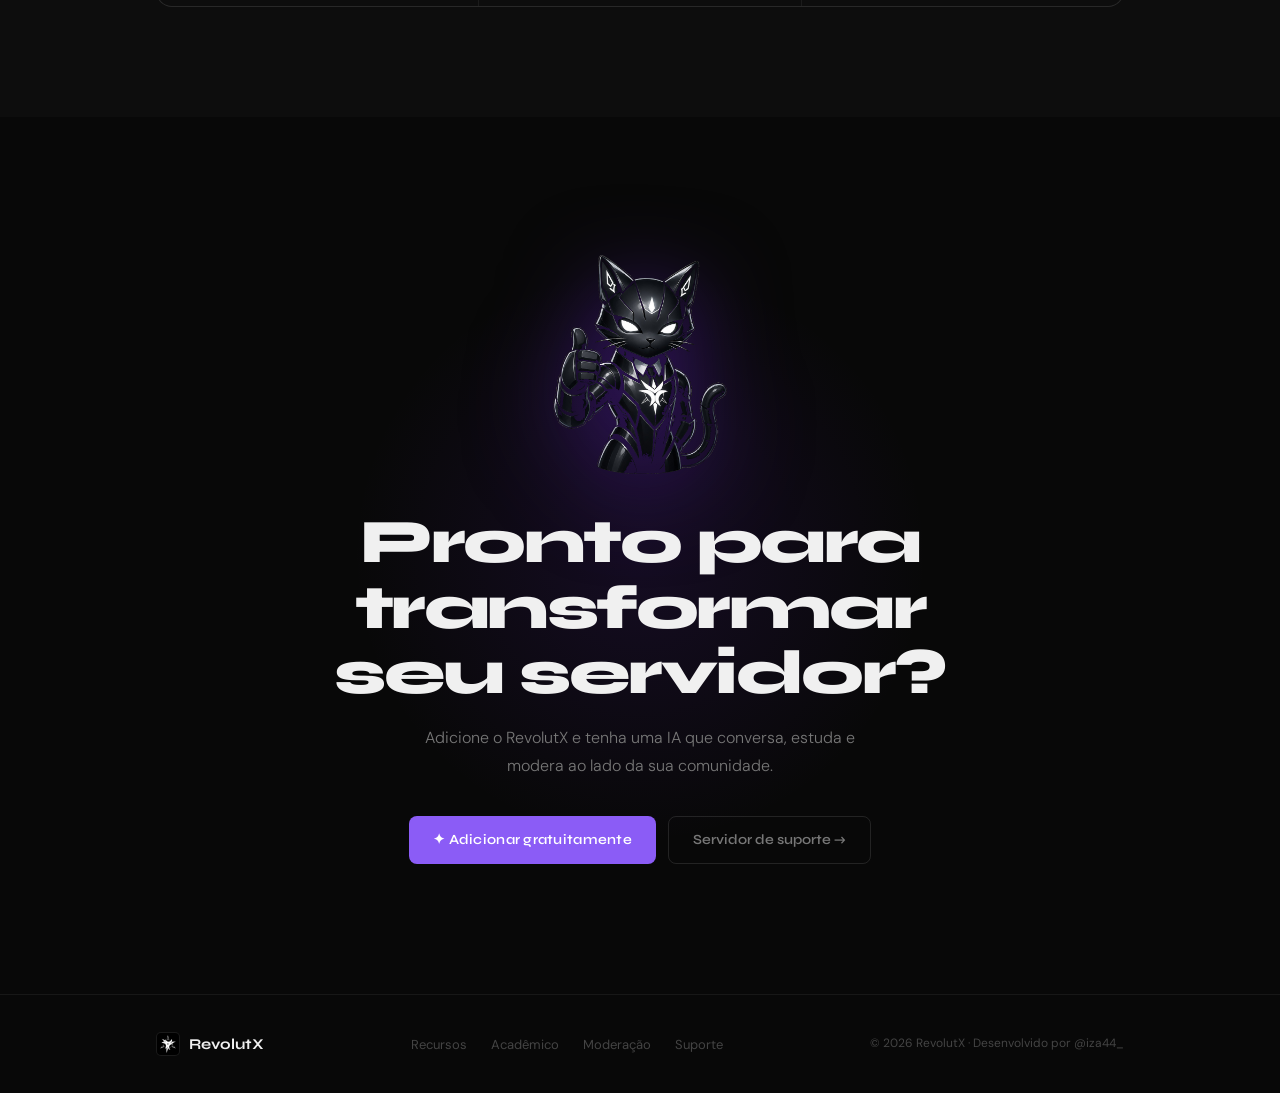
==== commit b0046b70: "Add files via upload" ====
--- a/index.html
+++ b/index.html
@@ -1,12 +1,13 @@
 <!DOCTYPE html>
+
 <html lang="pt-BR">
 <head>
-<meta charset="UTF-8"/>
-<meta name="viewport" content="width=device-width, initial-scale=1.0"/>
+<meta charset="utf-8"/>
+<meta content="width=device-width, initial-scale=1.0" name="viewport"/>
 <title>RevolutX — Inteligência Artificial para Discord</title>
-<link rel="preconnect" href="https://fonts.googleapis.com"/>
-<link rel="preconnect" href="https://fonts.gstatic.com" crossorigin/>
-<link href="https://fonts.googleapis.com/css2?family=Syne:wght@400;600;700;800&family=DM+Sans:opsz,wght@9..40,300;9..40,400;9..40,500&display=swap" rel="stylesheet"/>
+<link href="https://fonts.googleapis.com" rel="preconnect"/>
+<link crossorigin="" href="https://fonts.gstatic.com" rel="preconnect"/>
+<link href="https://fonts.googleapis.com/css2?family=Syne:wght@400;600;700;800&amp;family=DM+Sans:opsz,wght@9..40,300;9..40,400;9..40,500&amp;display=swap" rel="stylesheet"/>
 <style>
 *,*::before,*::after{box-sizing:border-box;margin:0;padding:0}
 :root{
@@ -219,215 +220,313 @@
   .nav-links li:not(:last-child){display:none}
   .hero-mascot{max-width:200px}
 }
+
+/* AJUSTES DE IMAGENS E RESPONSIVIDADE */
+img{max-width:100%;height:auto}
+.hero-mascot,.academic-cat,.mod-mascot-below,.cta-mascot{background:transparent!important}
+.hero-title{letter-spacing:-.025em}
+
+@media(max-width:860px){
+  #hero{min-height:auto;padding-top:92px;padding-bottom:72px;align-items:flex-start}
+  .container{padding:0 24px}
+  .hero-inner{grid-template-columns:1fr;gap:20px}
+  .hero-visual{order:-1;margin-bottom:0;gap:14px}
+  .hero-mascot{max-width:min(76vw,310px)}
+  .hero-left{text-align:center;display:flex;flex-direction:column;align-items:center}
+  .hero-tag{margin:8px auto 20px;justify-content:center}
+  .hero-title{
+    font-size:clamp(40px,11.2vw,54px);
+    line-height:1.08;
+    letter-spacing:-.015em;
+    margin-bottom:20px;
+    max-width:680px;
+  }
+  .hero-sub{font-size:16px;line-height:1.72;max-width:560px;margin-left:auto;margin-right:auto}
+  .hero-actions{justify-content:center}
+  .hero-badge{font-size:11px;padding:7px 14px;letter-spacing:.06em;white-space:normal;text-align:center;justify-content:center}
+  .features-grid{grid-template-columns:1fr 1fr}
+  .academic-inner{grid-template-columns:1fr;gap:40px}
+  .academic-cat{width:min(70vw,260px)}
+  .mod-grid{grid-template-columns:1fr;gap:48px}
+  .mod-mascot-below{width:min(68vw,250px)}
+  .steps{grid-template-columns:1fr}
+  .stat-divider{display:none}
+}
+
+@media(max-width:540px){
+  nav{height:74px;padding:0 18px}
+  .nav-logo{font-size:22px;gap:12px}
+  .nav-logo-img{width:50px;height:50px;border-radius:12px}
+  .nav-logo-img img{width:38px;height:38px}
+  .nav-links{gap:0}
+  .nav-links li:not(:last-child){display:none}
+  .nav-cta{font-size:12px!important;padding:10px 14px;border-radius:8px;white-space:nowrap}
+  #hero{padding-top:112px;padding-bottom:64px}
+  .container{padding:0 20px}
+  .hero-grid{background-size:42px 42px}
+  .hero-glow{width:420px;height:420px;top:270px}
+  .hero-mascot{max-width:min(78vw,290px)}
+  .hero-badge{max-width:100%;margin-top:0}
+  .hero-tag{font-size:11px;max-width:100%;margin-top:8px}
+  .hero-title{
+    font-size:clamp(38px,12vw,48px);
+    line-height:1.1;
+    letter-spacing:-.01em;
+    word-break:normal;
+    overflow-wrap:normal;
+  }
+  .hero-title br{display:none}
+  .hero-title em{display:inline}
+  .hero-sub{font-size:15px;line-height:1.72;margin-bottom:30px}
+  .hero-actions{width:100%;flex-direction:column;gap:12px}
+  .btn-primary,.btn-secondary{width:100%;justify-content:center;padding:14px 18px}
+  .features-grid{grid-template-columns:1fr}
+  .academic-logo-img{width:104px;height:104px}
+  .academic-logo-img img{width:86px;height:86px}
+  .academic-cat{width:min(72vw,230px)}
+  .cmd-item{align-items:flex-start;flex-wrap:wrap}
+  .cmd-name{min-width:0;width:100%}
+  .cmd-badge{margin-left:0}
+  .cta-mascot{width:170px}
+}
+
+
+/* CORREÇÃO FINAL MOBILE: evita corte lateral no celular */
+html,body{width:100%;max-width:100%;overflow-x:hidden}
+@media(max-width:540px){
+  nav{height:70px;padding:0 14px}
+  .nav-logo{font-size:20px;min-width:0}
+  .nav-logo-img{width:46px;height:46px;flex:0 0 46px}
+  .nav-logo-img img{width:34px;height:34px}
+  .nav-cta{font-size:11px!important;padding:9px 12px;max-width:190px;text-align:center}
+  #hero{padding-top:92px;padding-bottom:56px;overflow:hidden}
+  .container{width:100%;max-width:100%;padding-left:18px;padding-right:18px}
+  .hero-inner,.hero-left,.hero-visual{width:100%;max-width:100%;min-width:0}
+  .hero-visual{gap:12px}
+  .hero-mascot{width:min(82vw,280px);max-width:280px}
+  .hero-badge,.hero-tag{max-width:calc(100vw - 36px);white-space:normal;text-align:center;justify-content:center}
+  .hero-badge{font-size:10px;line-height:1.25;padding:7px 12px;letter-spacing:.045em}
+  .hero-tag{font-size:10px;line-height:1.25;padding:7px 12px;letter-spacing:.055em;margin-bottom:18px}
+  .hero-title{
+    width:100%;
+    max-width:360px;
+    margin-left:auto;
+    margin-right:auto;
+    font-size:clamp(30px,9.2vw,36px);
+    line-height:1.12;
+    letter-spacing:-.018em;
+    text-align:center;
+    overflow-wrap:normal;
+    word-break:normal;
+  }
+  .hero-title br{display:block}
+  .hero-title em{display:inline}
+  .hero-sub{max-width:340px;text-align:center;font-size:14px;line-height:1.68;margin-left:auto;margin-right:auto}
+  .hero-actions{max-width:340px;margin-left:auto;margin-right:auto}
+  .btn-primary,.btn-secondary{font-size:13px;padding:13px 16px}
+}
+
+@media(max-width:380px){
+  .hero-title{font-size:29px;max-width:330px}
+  .hero-mascot{width:min(78vw,250px)}
+  .nav-logo{font-size:18px}
+  .nav-cta{font-size:10px!important;padding:8px 10px}
+}
+
 </style>
 </head>
 <body>
-
 <!-- NAV -->
 <nav>
-  <a class="nav-logo" href="#">
-    <div class="nav-logo-img"><img src="[data-uri]"/ alt="Logo RevolutX"></div>
+<a class="nav-logo" href="#">
+<div class="nav-logo-img"><img alt="Logo RevolutX" src="[data-uri]"/></div>
     RevolutX
   </a>
-  <ul class="nav-links">
-    <li><a href="#features">Recursos</a></li>
-    <li><a href="#academic">Acadêmico</a></li>
-    <li><a href="#moderation">Moderação</a></li>
-    <li><a href="#como-funciona">Como funciona</a></li>
-    <li><a href="https://discord.com/oauth2/authorize?client_id=SEU_CLIENT_ID&scope=bot+applications.commands&permissions=8" class="nav-cta">Adicionar ao servidor</a></li>
-  </ul>
+<ul class="nav-links">
+<li><a href="#features">Recursos</a></li>
+<li><a href="#academic">Acadêmico</a></li>
+<li><a href="#moderation">Moderação</a></li>
+<li><a href="#como-funciona">Como funciona</a></li>
+<li><a class="nav-cta" href="https://discord.com/oauth2/authorize?client_id=SEU_CLIENT_ID&amp;scope=bot+applications.commands&amp;permissions=8">Adicionar ao servidor</a></li>
+</ul>
 </nav>
-
 <!-- HERO -->
 <section id="hero">
-  <div class="hero-glow"></div>
-  <div class="hero-grid"></div>
-  <div class="container">
-    <div class="hero-inner">
-      <div class="hero-left">
-        <div class="hero-tag"><span class="hero-tag-dot"></span>IA nativa para Discord</div>
-        <h1 class="hero-title">Inteligência que<br><em>conversa, aprende<br>e modera</em></h1>
-        <p class="hero-sub">RevolutX é um bot de IA avançado para Discord. Ele conversa, responde dúvidas acadêmicas, analisa argumentos, modera com inteligência e se adapta ao seu estilo.</p>
-        <div class="hero-actions">
-          <a href="https://discord.com/oauth2/authorize?client_id=SEU_CLIENT_ID&scope=bot+applications.commands&permissions=8" class="btn-primary">✦ Adicionar ao servidor</a>
-          <a href="#features" class="btn-secondary">Ver recursos →</a>
-        </div>
-      </div>
-      <div class="hero-visual">
-        <img class="hero-mascot" src="[data-uri]"/ alt="Mascote gato robótico da RevolutX fazendo sinal positivo">
-        <div class="hero-badge"><span class="hero-badge-dot"></span>Online e pronto para ajudar</div>
-      </div>
-    </div>
-  </div>
+<div class="hero-glow"></div>
+<div class="hero-grid"></div>
+<div class="container">
+<div class="hero-inner">
+<div class="hero-left">
+<div class="hero-tag"><span class="hero-tag-dot"></span>IA nativa para Discord</div>
+<h1 class="hero-title">Inteligência que<br/><em>conversa, aprende<br/>e modera</em></h1>
+<p class="hero-sub">RevolutX é um bot de IA avançado para Discord. Ele conversa, responde dúvidas acadêmicas, analisa argumentos, modera com inteligência e se adapta ao seu estilo.</p>
+<div class="hero-actions">
+<a class="btn-primary" href="https://discord.com/oauth2/authorize?client_id=SEU_CLIENT_ID&amp;scope=bot+applications.commands&amp;permissions=8">✦ Adicionar ao servidor</a>
+<a class="btn-secondary" href="#features">Ver recursos →</a>
+</div>
+</div>
+<div class="hero-visual">
+<img alt="Mascote gato robótico da RevolutX fazendo sinal positivo" class="hero-mascot" src="[data-uri]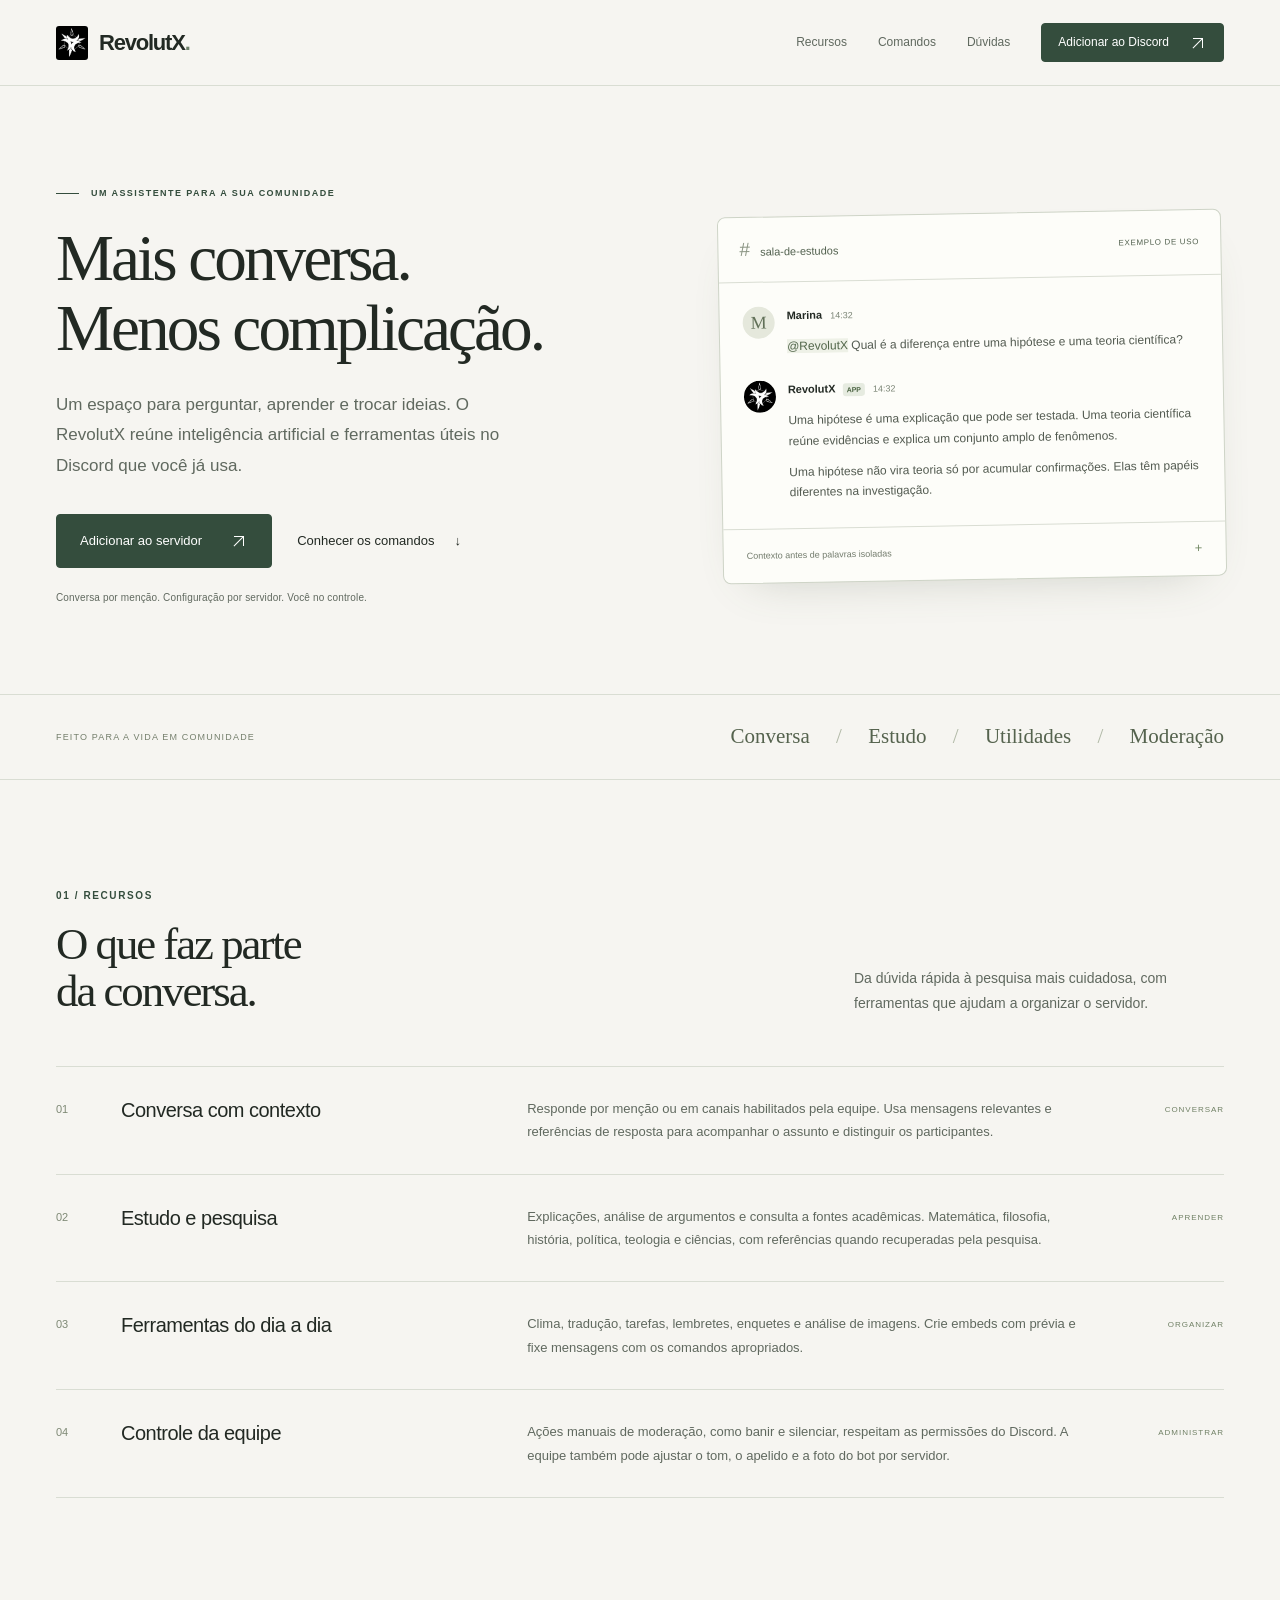
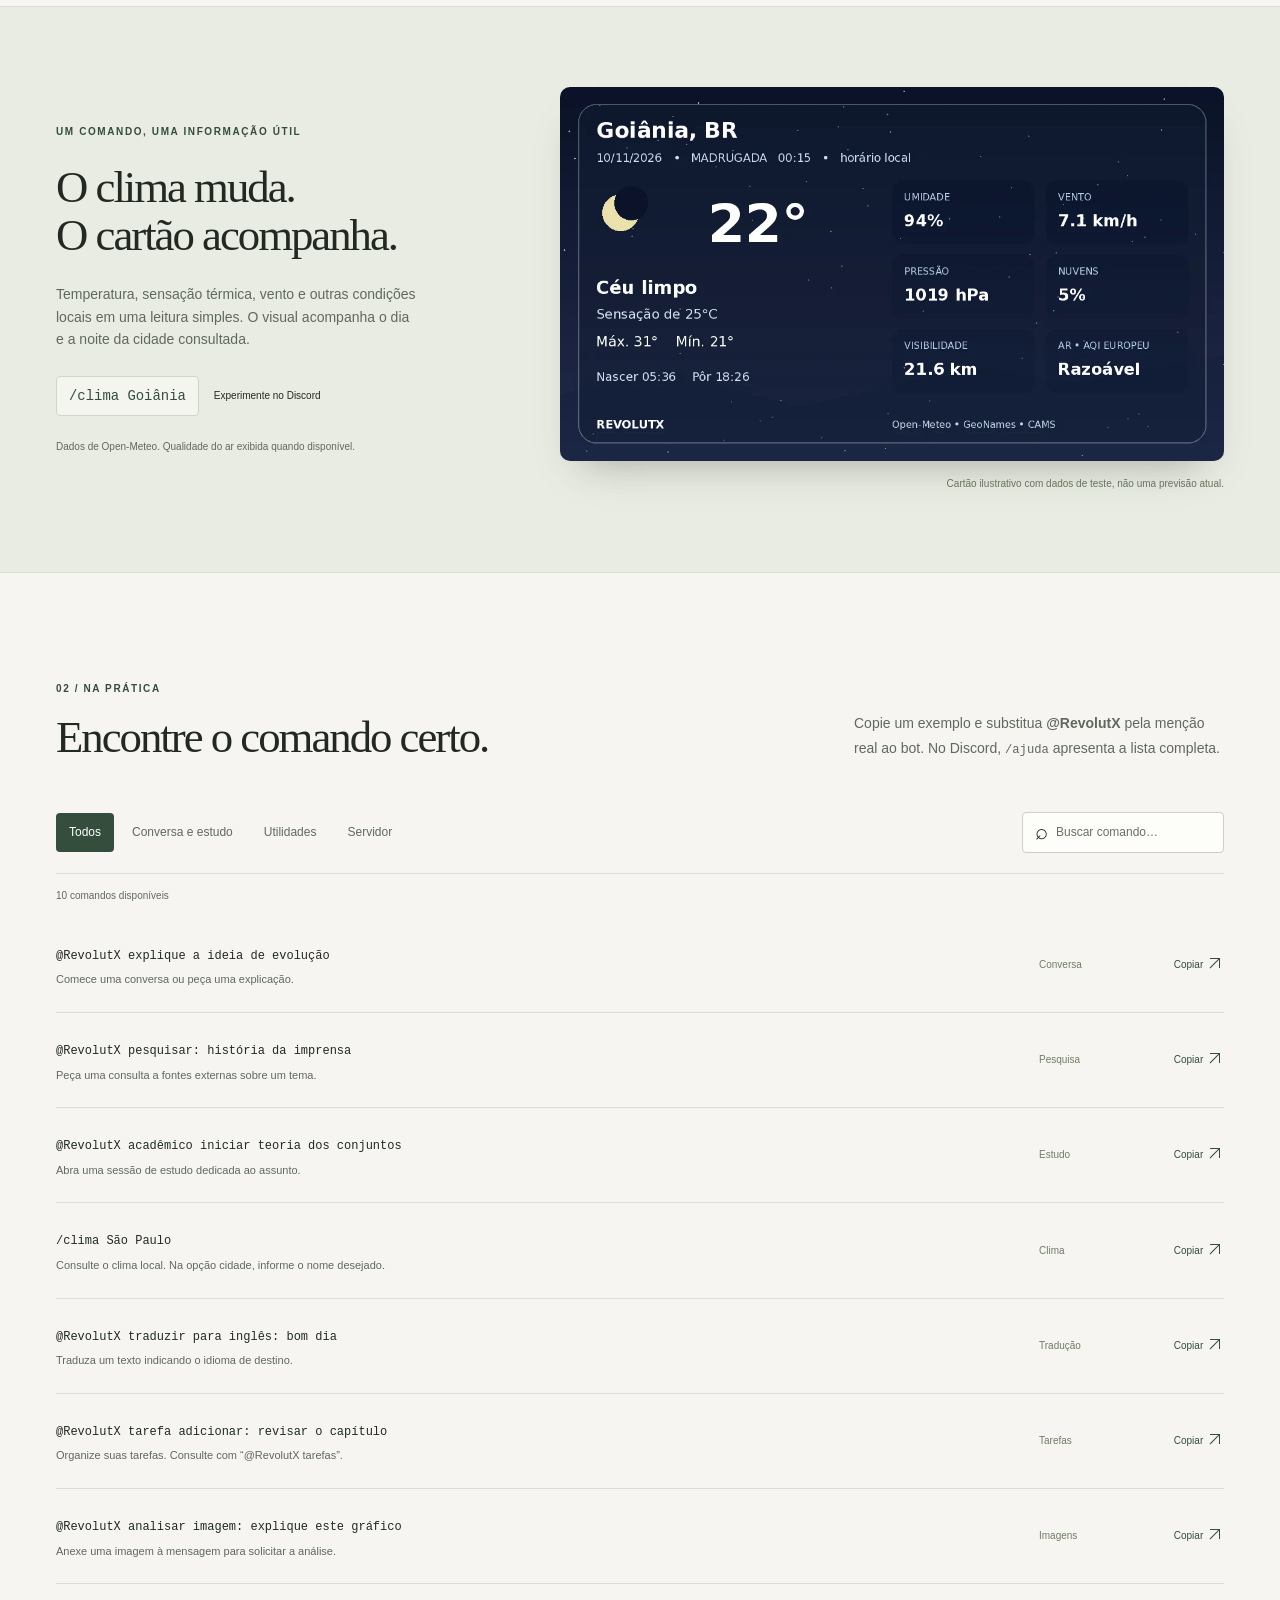
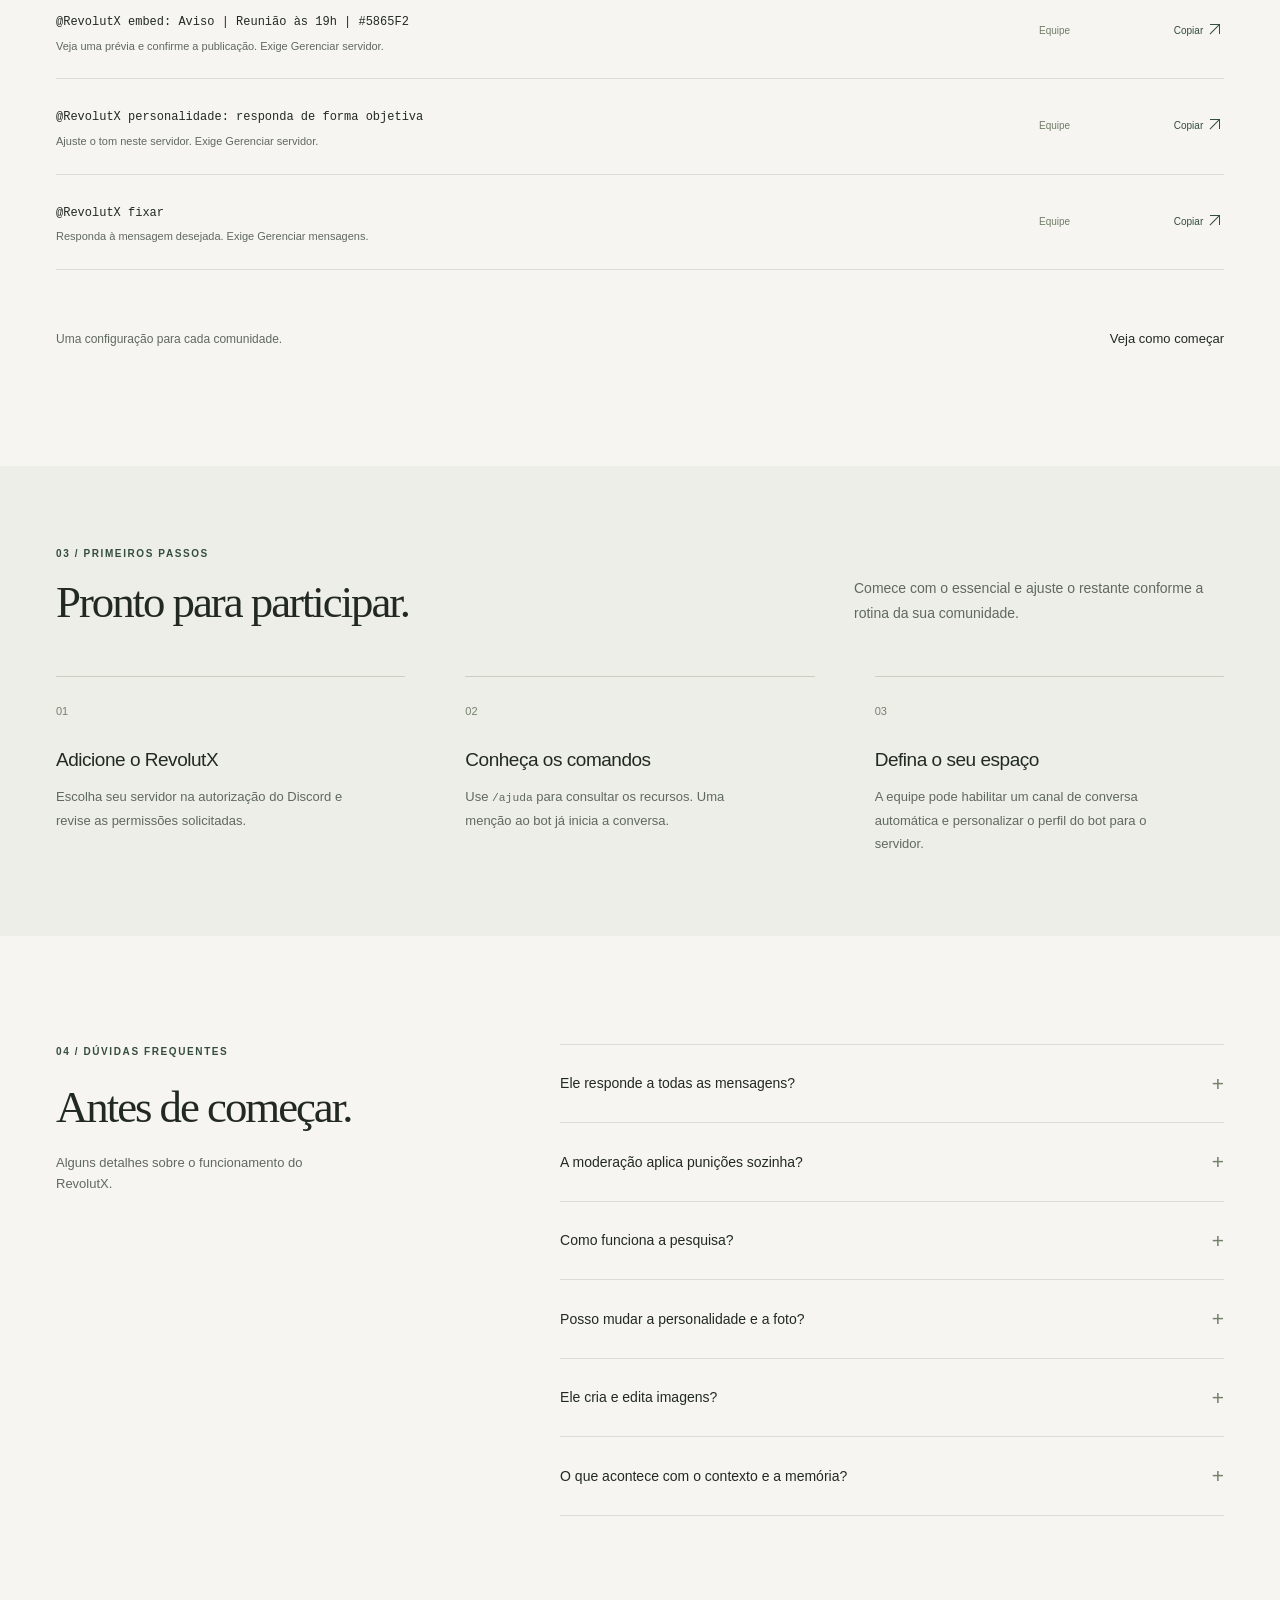
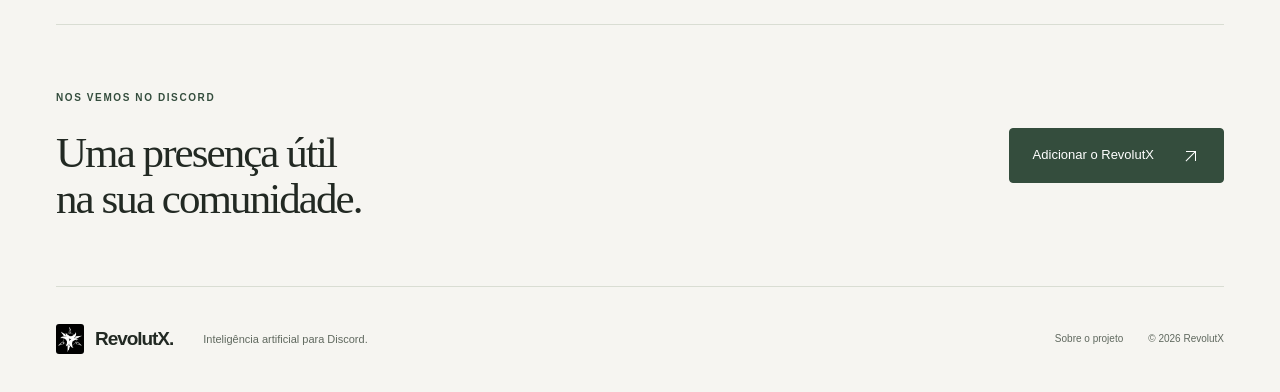
==== commit dd106d35: "Redesenha site com visual minimalista, recursos atuais e comandos pesquisáveis" ====
--- a/index.html
+++ b/index.html
@@ -1,548 +1,96 @@
-<!DOCTYPE html>
-
+<!doctype html>
 <html lang="pt-BR">
 <head>
-<meta charset="utf-8"/>
-<meta content="width=device-width, initial-scale=1.0" name="viewport"/>
-<title>RevolutX — Inteligência Artificial para Discord</title>
-<link href="https://fonts.googleapis.com" rel="preconnect"/>
-<link crossorigin="" href="https://fonts.gstatic.com" rel="preconnect"/>
-<link href="https://fonts.googleapis.com/css2?family=Syne:wght@400;600;700;800&amp;family=DM+Sans:opsz,wght@9..40,300;9..40,400;9..40,500&amp;display=swap" rel="stylesheet"/>
-<style>
-*,*::before,*::after{box-sizing:border-box;margin:0;padding:0}
-:root{
-  --bg:#080808;--bg2:#0d0d0d;--bg3:#111;
-  --border:rgba(255,255,255,.06);--border2:rgba(255,255,255,.11);
-  --text:#f0f0f0;--muted:#777;--muted2:#444;
-  --accent:#c8a7ff;--a2:#8b5cf6;--a3:#6d28d9;
-}
-html{scroll-behavior:smooth}
-body{background:var(--bg);color:var(--text);font-family:'DM Sans',sans-serif;font-size:16px;line-height:1.6;overflow-x:hidden}
-h1,h2,h3,nav,.section-label,.stat-label,.cmd-name,.step-title,.step-number{font-family:'Syne',sans-serif}
-
-/* NAV */
-nav{
-  position:fixed;top:0;left:0;right:0;z-index:100;
-  display:flex;align-items:center;justify-content:space-between;
-  padding:0 clamp(20px,5vw,72px);height:62px;
-  background:rgba(8,8,8,.92);backdrop-filter:blur(16px);
-  border-bottom:1px solid var(--border);
-}
-.nav-logo{display:flex;align-items:center;gap:10px;font-size:17px;font-weight:700;letter-spacing:-.02em;color:var(--text);text-decoration:none}
-.nav-logo-img{
-  width:32px;height:32px;
-  background:#000;
-  border-radius:8px;
-  border:1px solid rgba(255,255,255,.1);
-  display:flex;align-items:center;justify-content:center;
-  overflow:hidden;
-  flex-shrink:0;
-}
-.nav-logo-img img{width:28px;height:28px;object-fit:contain;filter:none}
-.nav-links{display:flex;align-items:center;gap:28px;list-style:none}
-.nav-links a{color:var(--muted);text-decoration:none;font-size:14px;font-weight:500;transition:color .2s}
-.nav-links a:hover{color:var(--text)}
-.nav-cta{background:var(--a2)!important;color:#fff!important;padding:7px 16px;border-radius:6px;font-size:13px!important;font-weight:600!important;transition:background .2s!important}
-.nav-cta:hover{background:var(--a3)!important}
-
-section{position:relative;z-index:1}
-.container{max-width:1080px;margin:0 auto;padding:0 clamp(20px,5vw,56px)}
-
-/* HERO */
-#hero{min-height:100vh;display:flex;align-items:center;padding-top:62px;overflow:hidden}
-.hero-glow{position:absolute;width:640px;height:640px;border-radius:50%;background:radial-gradient(circle,rgba(109,40,217,.15) 0%,transparent 70%);top:50%;left:50%;transform:translate(-50%,-55%);pointer-events:none}
-.hero-grid{position:absolute;inset:0;background-image:linear-gradient(rgba(255,255,255,.022) 1px,transparent 1px),linear-gradient(90deg,rgba(255,255,255,.022) 1px,transparent 1px);background-size:56px 56px;mask-image:radial-gradient(ellipse 80% 60% at 50% 50%,black,transparent);pointer-events:none}
-.hero-inner{display:grid;grid-template-columns:1fr 1fr;gap:48px;align-items:center;width:100%}
-.hero-tag{display:inline-flex;align-items:center;gap:8px;background:rgba(139,92,246,.12);border:1px solid rgba(139,92,246,.28);color:var(--accent);font-size:11px;font-weight:700;letter-spacing:.1em;text-transform:uppercase;padding:5px 13px;border-radius:100px;margin-bottom:22px}
-.hero-tag-dot{width:6px;height:6px;border-radius:50%;background:var(--accent);animation:pulse 2s infinite}
-@keyframes pulse{0%,100%{opacity:1}50%{opacity:.3}}
-.hero-title{font-size:clamp(38px,5.5vw,66px);font-weight:800;letter-spacing:-.04em;line-height:1.05;margin-bottom:22px}
-.hero-title em{font-style:normal;background:linear-gradient(135deg,var(--accent),#a78bfa,var(--a2));-webkit-background-clip:text;-webkit-text-fill-color:transparent;background-clip:text}
-.hero-sub{font-size:16px;color:var(--muted);line-height:1.75;margin-bottom:36px;font-weight:300;max-width:460px}
-.hero-actions{display:flex;gap:10px;flex-wrap:wrap}
-.hero-visual{display:flex;flex-direction:column;align-items:center;justify-content:center;gap:16px}
-.hero-mascot{width:100%;max-width:390px;filter:drop-shadow(0 32px 64px rgba(109,40,217,.45));animation:floatY 5s ease-in-out infinite}
-@keyframes floatY{0%,100%{transform:translateY(0)}50%{transform:translateY(-13px)}}
-.hero-badge{display:inline-flex;align-items:center;gap:7px;background:rgba(139,92,246,.14);border:1px solid rgba(139,92,246,.28);border-radius:100px;padding:7px 16px;font-size:12px;font-weight:700;color:var(--accent);letter-spacing:.07em;text-transform:uppercase;white-space:nowrap}
-.hero-badge-dot{width:7px;height:7px;border-radius:50%;background:#22c55e;animation:pulse 2s infinite}
-
-.btn-primary{display:inline-flex;align-items:center;gap:7px;background:var(--a2);color:#fff;padding:12px 24px;border-radius:8px;font-family:'Syne',sans-serif;font-size:14px;font-weight:600;letter-spacing:.02em;text-decoration:none;transition:background .2s,transform .15s}
-.btn-primary:hover{background:var(--a3);transform:translateY(-1px)}
-.btn-secondary{display:inline-flex;align-items:center;gap:7px;background:transparent;color:var(--muted);padding:12px 24px;border-radius:8px;border:1px solid var(--border2);font-family:'Syne',sans-serif;font-size:14px;font-weight:600;text-decoration:none;transition:border-color .2s,color .2s,transform .15s}
-.btn-secondary:hover{border-color:rgba(255,255,255,.22);color:var(--text);transform:translateY(-1px)}
-
-/* STATS */
-.stats-bar{border-top:1px solid var(--border);border-bottom:1px solid var(--border);background:var(--bg2);padding:26px 0}
-.stats-inner{display:flex;justify-content:space-around;align-items:center;flex-wrap:wrap;gap:20px}
-.stat-item{text-align:center}
-.stat-value{font-family:'Syne',sans-serif;font-size:30px;font-weight:800;letter-spacing:-.04em;background:linear-gradient(135deg,var(--text),var(--muted));-webkit-background-clip:text;-webkit-text-fill-color:transparent;background-clip:text}
-.stat-label{font-size:11px;color:var(--muted2);letter-spacing:.07em;text-transform:uppercase;margin-top:2px}
-.stat-divider{width:1px;height:38px;background:var(--border)}
-
-/* SECTION */
-.section-label{font-size:11px;font-weight:700;letter-spacing:.12em;text-transform:uppercase;color:var(--a2);margin-bottom:14px}
-.section-title{font-size:clamp(30px,4vw,50px);font-weight:800;letter-spacing:-.035em;line-height:1.1;margin-bottom:14px}
-.section-sub{font-size:16px;color:var(--muted);font-weight:300;line-height:1.75;max-width:520px}
-.features-header{margin-bottom:56px}
-
-/* FEATURES */
-#features{padding:110px 0}
-.features-grid{display:grid;grid-template-columns:repeat(3,1fr);gap:1px;background:var(--border);border:1px solid var(--border);border-radius:16px;overflow:hidden}
-.feature-card{background:var(--bg2);padding:34px 28px;transition:background .25s;position:relative;overflow:hidden}
-.feature-card::before{content:'';position:absolute;top:0;left:0;right:0;height:1px;background:linear-gradient(90deg,transparent,var(--a2),transparent);opacity:0;transition:opacity .3s}
-.feature-card:hover{background:var(--bg3)}
-.feature-card:hover::before{opacity:1}
-.feature-icon{width:42px;height:42px;border-radius:10px;background:rgba(139,92,246,.12);border:1px solid rgba(139,92,246,.2);display:flex;align-items:center;justify-content:center;font-size:19px;margin-bottom:18px}
-.feature-title{font-size:15px;font-weight:700;letter-spacing:-.02em;margin-bottom:8px}
-.feature-desc{font-size:13px;color:var(--muted);line-height:1.65}
-
-/* ACADEMIC */
-#academic{padding:110px 0;background:var(--bg2)}
-.academic-inner{display:grid;grid-template-columns:1fr 1fr;gap:72px;align-items:start}
-
-/* lado esquerdo: logo grande + lib card */
-.academic-left{display:flex;flex-direction:column;align-items:center;gap:32px}
-.academic-logo-block{
-  display:flex;flex-direction:column;align-items:center;gap:16px;
-  padding:36px 32px;
-  background:var(--bg3);
-  border:1px solid var(--border);
-  border-radius:16px;
-  width:100%;
-}
-.academic-logo-img{
-  width:120px;height:120px;
-  background:#000;
-  border-radius:20px;
-  border:2px solid rgba(255,255,255,.08);
-  display:flex;align-items:center;justify-content:center;
-  overflow:hidden;
-}
-.academic-logo-img img{width:100px;height:100px;object-fit:contain;filter:none}
-.academic-logo-title{font-family:'Syne',sans-serif;font-size:22px;font-weight:800;letter-spacing:-.03em;color:var(--text)}
-.academic-logo-sub{font-size:13px;color:var(--muted);text-align:center;line-height:1.6;max-width:260px}
-
-/* lib card */
-.lib-card{background:var(--bg3);border:1px solid var(--border);border-radius:14px;padding:26px;box-shadow:0 20px 56px rgba(0,0,0,.4);width:100%}
-.lib-header{display:flex;align-items:center;gap:9px;margin-bottom:18px;font-size:12px;font-weight:700;color:var(--muted);text-transform:uppercase;letter-spacing:.08em;font-family:'Syne',sans-serif}
-.lib-dot{width:7px;height:7px;border-radius:50%;background:var(--a2)}
-.lib-items{display:flex;flex-direction:column;gap:8px}
-.lib-item{display:flex;align-items:center;gap:11px;padding:10px 13px;border-radius:8px;background:rgba(255,255,255,.03);border:1px solid var(--border);font-size:13px;color:#bbb;transition:border-color .2s,background .2s}
-.lib-item:hover{border-color:rgba(139,92,246,.3);background:rgba(139,92,246,.05)}
-.lib-item-icon{font-size:15px}
-.lib-item-text{flex:1}
-.lib-item-tag{font-size:10px;font-weight:700;letter-spacing:.08em;text-transform:uppercase;color:var(--a2);background:rgba(139,92,246,.12);padding:2px 7px;border-radius:4px;font-family:'Syne',sans-serif}
-
-/* lado direito: mascote gato com livro + conteúdo */
-.academic-right{display:flex;flex-direction:column;gap:32px}
-.academic-cat-block{display:flex;justify-content:center}
-.academic-cat{
-  width:280px;
-  filter:drop-shadow(0 16px 40px rgba(109,40,217,.45));
-  animation:floatY 6s ease-in-out infinite;
-  animation-delay:.5s;
-}
-.academic-points{display:flex;flex-direction:column;gap:15px}
-.academic-point{display:flex;gap:13px;align-items:flex-start}
-.point-icon{width:30px;height:30px;border-radius:7px;background:rgba(139,92,246,.1);border:1px solid rgba(139,92,246,.2);display:flex;align-items:center;justify-content:center;font-size:13px;flex-shrink:0;margin-top:2px}
-.point-title{font-size:14px;font-weight:600;margin-bottom:2px}
-.point-desc{font-size:13px;color:var(--muted);line-height:1.6}
-
-/* MODERATION */
-#moderation{padding:110px 0}
-.mod-grid{display:grid;grid-template-columns:1fr 1fr;gap:72px;align-items:center}
-.command-list{display:flex;flex-direction:column;gap:7px;margin-top:28px}
-.cmd-item{display:flex;align-items:center;gap:12px;padding:12px 15px;background:var(--bg2);border:1px solid var(--border);border-radius:10px;transition:border-color .2s}
-.cmd-item:hover{border-color:var(--border2)}
-.cmd-name{font-size:13px;font-weight:700;color:var(--accent);min-width:130px}
-.cmd-desc{font-size:13px;color:var(--muted)}
-.cmd-badge{margin-left:auto;font-size:10px;font-weight:700;letter-spacing:.07em;text-transform:uppercase;padding:2px 8px;border-radius:4px;background:rgba(139,92,246,.12);color:var(--a2);white-space:nowrap;font-family:'Syne',sans-serif}
-.cmd-badge.new{background:rgba(34,197,94,.1);color:#22c55e}
-
-.mod-visual-wrap{display:flex;flex-direction:column;align-items:center;gap:0;position:relative}
-.ai-verdict-card{background:var(--bg3);border:1px solid var(--border);border-radius:16px;padding:26px;box-shadow:0 20px 56px rgba(0,0,0,.4);width:100%}
-.verdict-header{display:flex;align-items:center;gap:9px;margin-bottom:18px;font-size:11px;font-weight:700;text-transform:uppercase;letter-spacing:.1em;color:var(--muted);font-family:'Syne',sans-serif}
-.verdict-icon{width:26px;height:26px;border-radius:6px;background:linear-gradient(135deg,var(--a2),var(--a3));display:flex;align-items:center;justify-content:center;font-size:12px}
-.verdict-msg{background:rgba(255,255,255,.03);border:1px solid var(--border);border-radius:8px;padding:11px 13px;font-size:13px;color:#999;margin-bottom:13px;font-style:italic}
-.verdict-row{display:flex;justify-content:space-between;align-items:center;font-size:13px;padding:7px 0;border-bottom:1px solid var(--border)}
-.verdict-row:last-child{border-bottom:none}
-.verdict-key{color:var(--muted)}
-.verdict-val{font-weight:700;font-size:12px;font-family:'Syne',sans-serif}
-.val-high{color:#ef4444}.val-ok{color:#22c55e}.val-warn{color:#eab308}
-.verdict-action{margin-top:13px;padding:9px 13px;border-radius:8px;background:rgba(239,68,68,.08);border:1px solid rgba(239,68,68,.2);font-size:11px;font-weight:700;color:#ef4444;letter-spacing:.06em;text-transform:uppercase;text-align:center;font-family:'Syne',sans-serif}
-.mod-mascot-below{width:230px;margin-top:18px;filter:drop-shadow(0 12px 32px rgba(109,40,217,.4));animation:floatY 6s ease-in-out infinite;animation-delay:1.2s}
-
-/* HOW IT WORKS */
-#como-funciona{padding:110px 0;background:var(--bg2)}
-.steps{display:grid;grid-template-columns:repeat(3,1fr);gap:1px;background:var(--border);border-radius:16px;overflow:hidden;border:1px solid var(--border);margin-top:56px}
-.step{background:var(--bg2);padding:44px 32px}
-.step-number{font-size:72px;font-weight:800;letter-spacing:-.06em;line-height:1;color:rgba(255,255,255,.04);margin-bottom:18px;user-select:none}
-.step-title{font-size:17px;font-weight:700;letter-spacing:-.02em;margin-bottom:10px}
-.step-desc{font-size:14px;color:var(--muted);line-height:1.7}
-
-/* CTA */
-#cta{padding:130px 0;text-align:center;position:relative;overflow:hidden}
-.cta-glow{position:absolute;width:580px;height:580px;border-radius:50%;background:radial-gradient(circle,rgba(109,40,217,.13) 0%,transparent 70%);top:50%;left:50%;transform:translate(-50%,-50%);pointer-events:none}
-.cta-mascot{width:190px;margin:0 auto 28px;display:block;filter:drop-shadow(0 18px 44px rgba(109,40,217,.5));animation:floatY 5s ease-in-out infinite;position:relative;z-index:1}
-.cta-title{font-size:clamp(34px,5vw,62px);font-weight:800;letter-spacing:-.04em;line-height:1.05;margin-bottom:18px;position:relative;z-index:1}
-.cta-sub{font-size:16px;color:var(--muted);font-weight:300;margin-bottom:36px;max-width:460px;margin-left:auto;margin-right:auto;line-height:1.75;position:relative;z-index:1}
-.cta-actions{display:flex;gap:12px;justify-content:center;flex-wrap:wrap;position:relative;z-index:1}
-
-/* FOOTER */
-footer{border-top:1px solid var(--border);padding:36px 0;background:var(--bg)}
-.footer-inner{display:flex;justify-content:space-between;align-items:center;flex-wrap:wrap;gap:18px}
-.footer-logo{font-family:'Syne',sans-serif;font-size:15px;font-weight:700;color:var(--text);text-decoration:none;display:flex;align-items:center;gap:9px}
-.footer-logo-img{width:24px;height:24px;background:#000;border-radius:5px;border:1px solid rgba(255,255,255,.1);display:flex;align-items:center;justify-content:center;overflow:hidden}
-.footer-logo-img img{width:20px;height:20px;object-fit:contain;filter:none}
-.footer-links{display:flex;gap:24px;list-style:none}
-.footer-links a{font-size:13px;color:var(--muted2);text-decoration:none;transition:color .2s}
-.footer-links a:hover{color:var(--muted)}
-.footer-copy{font-size:12px;color:var(--muted2)}
-
-/* REVEAL */
-.reveal{opacity:0;transform:translateY(22px);transition:opacity .65s ease,transform .65s ease}
-.reveal.visible{opacity:1;transform:translateY(0)}
-
-/* MOBILE */
-@media(max-width:860px){
-  .hero-inner{grid-template-columns:1fr;gap:0}
-  .hero-visual{order:-1;margin-bottom:8px}
-  .hero-mascot{max-width:240px}
-  .features-grid{grid-template-columns:1fr 1fr}
-  .academic-inner{grid-template-columns:1fr;gap:40px}
-  .academic-cat{width:200px}
-  .mod-grid{grid-template-columns:1fr;gap:48px}
-  .steps{grid-template-columns:1fr}
-  .stat-divider{display:none}
-}
-@media(max-width:540px){
-  .features-grid{grid-template-columns:1fr}
-  .nav-links li:not(:last-child){display:none}
-  .hero-mascot{max-width:200px}
-}
-
-/* AJUSTES DE IMAGENS E RESPONSIVIDADE */
-img{max-width:100%;height:auto}
-.hero-mascot,.academic-cat,.mod-mascot-below,.cta-mascot{background:transparent!important}
-.hero-title{letter-spacing:-.025em}
-
-@media(max-width:860px){
-  #hero{min-height:auto;padding-top:92px;padding-bottom:72px;align-items:flex-start}
-  .container{padding:0 24px}
-  .hero-inner{grid-template-columns:1fr;gap:20px}
-  .hero-visual{order:-1;margin-bottom:0;gap:14px}
-  .hero-mascot{max-width:min(76vw,310px)}
-  .hero-left{text-align:center;display:flex;flex-direction:column;align-items:center}
-  .hero-tag{margin:8px auto 20px;justify-content:center}
-  .hero-title{
-    font-size:clamp(40px,11.2vw,54px);
-    line-height:1.08;
-    letter-spacing:-.015em;
-    margin-bottom:20px;
-    max-width:680px;
-  }
-  .hero-sub{font-size:16px;line-height:1.72;max-width:560px;margin-left:auto;margin-right:auto}
-  .hero-actions{justify-content:center}
-  .hero-badge{font-size:11px;padding:7px 14px;letter-spacing:.06em;white-space:normal;text-align:center;justify-content:center}
-  .features-grid{grid-template-columns:1fr 1fr}
-  .academic-inner{grid-template-columns:1fr;gap:40px}
-  .academic-cat{width:min(70vw,260px)}
-  .mod-grid{grid-template-columns:1fr;gap:48px}
-  .mod-mascot-below{width:min(68vw,250px)}
-  .steps{grid-template-columns:1fr}
-  .stat-divider{display:none}
-}
-
-@media(max-width:540px){
-  nav{height:74px;padding:0 18px}
-  .nav-logo{font-size:22px;gap:12px}
-  .nav-logo-img{width:50px;height:50px;border-radius:12px}
-  .nav-logo-img img{width:38px;height:38px}
-  .nav-links{gap:0}
-  .nav-links li:not(:last-child){display:none}
-  .nav-cta{font-size:12px!important;padding:10px 14px;border-radius:8px;white-space:nowrap}
-  #hero{padding-top:112px;padding-bottom:64px}
-  .container{padding:0 20px}
-  .hero-grid{background-size:42px 42px}
-  .hero-glow{width:420px;height:420px;top:270px}
-  .hero-mascot{max-width:min(78vw,290px)}
-  .hero-badge{max-width:100%;margin-top:0}
-  .hero-tag{font-size:11px;max-width:100%;margin-top:8px}
-  .hero-title{
-    font-size:clamp(38px,12vw,48px);
-    line-height:1.1;
-    letter-spacing:-.01em;
-    word-break:normal;
-    overflow-wrap:normal;
-  }
-  .hero-title br{display:none}
-  .hero-title em{display:inline}
-  .hero-sub{font-size:15px;line-height:1.72;margin-bottom:30px}
-  .hero-actions{width:100%;flex-direction:column;gap:12px}
-  .btn-primary,.btn-secondary{width:100%;justify-content:center;padding:14px 18px}
-  .features-grid{grid-template-columns:1fr}
-  .academic-logo-img{width:104px;height:104px}
-  .academic-logo-img img{width:86px;height:86px}
-  .academic-cat{width:min(72vw,230px)}
-  .cmd-item{align-items:flex-start;flex-wrap:wrap}
-  .cmd-name{min-width:0;width:100%}
-  .cmd-badge{margin-left:0}
-  .cta-mascot{width:170px}
-}
-
-
-/* CORREÇÃO FINAL MOBILE: evita corte lateral no celular */
-html,body{width:100%;max-width:100%;overflow-x:hidden}
-@media(max-width:540px){
-  nav{height:70px;padding:0 14px}
-  .nav-logo{font-size:20px;min-width:0}
-  .nav-logo-img{width:46px;height:46px;flex:0 0 46px}
-  .nav-logo-img img{width:34px;height:34px}
-  .nav-cta{font-size:11px!important;padding:9px 12px;max-width:190px;text-align:center}
-  #hero{padding-top:92px;padding-bottom:56px;overflow:hidden}
-  .container{width:100%;max-width:100%;padding-left:18px;padding-right:18px}
-  .hero-inner,.hero-left,.hero-visual{width:100%;max-width:100%;min-width:0}
-  .hero-visual{gap:12px}
-  .hero-mascot{width:min(82vw,280px);max-width:280px}
-  .hero-badge,.hero-tag{max-width:calc(100vw - 36px);white-space:normal;text-align:center;justify-content:center}
-  .hero-badge{font-size:10px;line-height:1.25;padding:7px 12px;letter-spacing:.045em}
-  .hero-tag{font-size:10px;line-height:1.25;padding:7px 12px;letter-spacing:.055em;margin-bottom:18px}
-  .hero-title{
-    width:100%;
-    max-width:360px;
-    margin-left:auto;
-    margin-right:auto;
-    font-size:clamp(30px,9.2vw,36px);
-    line-height:1.12;
-    letter-spacing:-.018em;
-    text-align:center;
-    overflow-wrap:normal;
-    word-break:normal;
-  }
-  .hero-title br{display:block}
-  .hero-title em{display:inline}
-  .hero-sub{max-width:340px;text-align:center;font-size:14px;line-height:1.68;margin-left:auto;margin-right:auto}
-  .hero-actions{max-width:340px;margin-left:auto;margin-right:auto}
-  .btn-primary,.btn-secondary{font-size:13px;padding:13px 16px}
-}
-
-@media(max-width:380px){
-  .hero-title{font-size:29px;max-width:330px}
-  .hero-mascot{width:min(78vw,250px)}
-  .nav-logo{font-size:18px}
-  .nav-cta{font-size:10px!important;padding:8px 10px}
-}
-
-</style>
+  <meta charset="utf-8">
+  <meta name="viewport" content="width=device-width, initial-scale=1">
+  <meta name="theme-color" content="#f6f5f1">
+  <meta name="description" content="RevolutX para Discord. Conversas com contexto, pesquisa acadêmica, clima, ferramentas para o dia a dia e moderação sob o controle da sua equipe.">
+  <meta property="og:title" content="RevolutX · Conversa e organização para o seu Discord">
+  <meta property="og:description" content="Uma IA para conversar, estudar e cuidar das tarefas do servidor. Conheça os recursos e os comandos.">
+  <meta property="og:type" content="website">
+  <meta property="og:url" content="https://revolutxbot.netlify.app/">
+  <link rel="canonical" href="https://revolutxbot.netlify.app/">
+  <link rel="icon" href="assets/revolutx.png" type="image/png">
+  <link rel="stylesheet" href="styles.css">
+  <script src="script.js" defer></script>
+  <title>RevolutX · Conversa e organização para o seu Discord</title>
 </head>
 <body>
-<!-- NAV -->
-<nav>
-<a class="nav-logo" href="#">
-<div class="nav-logo-img"><img alt="Logo RevolutX" src="[data-uri]"/></div>
-    RevolutX
-  </a>
-<ul class="nav-links">
-<li><a href="#features">Recursos</a></li>
-<li><a href="#academic">Acadêmico</a></li>
-<li><a href="#moderation">Moderação</a></li>
-<li><a href="#como-funciona">Como funciona</a></li>
-<li><a class="nav-cta" href="https://discord.com/oauth2/authorize?client_id=SEU_CLIENT_ID&amp;scope=bot+applications.commands&amp;permissions=8">Adicionar ao servidor</a></li>
-</ul>
-</nav>
-<!-- HERO -->
-<section id="hero">
-<div class="hero-glow"></div>
-<div class="hero-grid"></div>
-<div class="container">
-<div class="hero-inner">
-<div class="hero-left">
-<div class="hero-tag"><span class="hero-tag-dot"></span>IA nativa para Discord</div>
-<h1 class="hero-title">Inteligência que<br/><em>conversa, aprende<br/>e modera</em></h1>
-<p class="hero-sub">RevolutX é um bot de IA avançado para Discord. Ele conversa, responde dúvidas acadêmicas, analisa argumentos, modera com inteligência e se adapta ao seu estilo.</p>
-<div class="hero-actions">
-<a class="btn-primary" href="https://discord.com/oauth2/authorize?client_id=SEU_CLIENT_ID&amp;scope=bot+applications.commands&amp;permissions=8">✦ Adicionar ao servidor</a>
-<a class="btn-secondary" href="#features">Ver recursos →</a>
-</div>
-</div>
-<div class="hero-visual">
-<img alt="Mascote gato robótico da RevolutX fazendo sinal positivo" class="hero-mascot" src="[data-uri]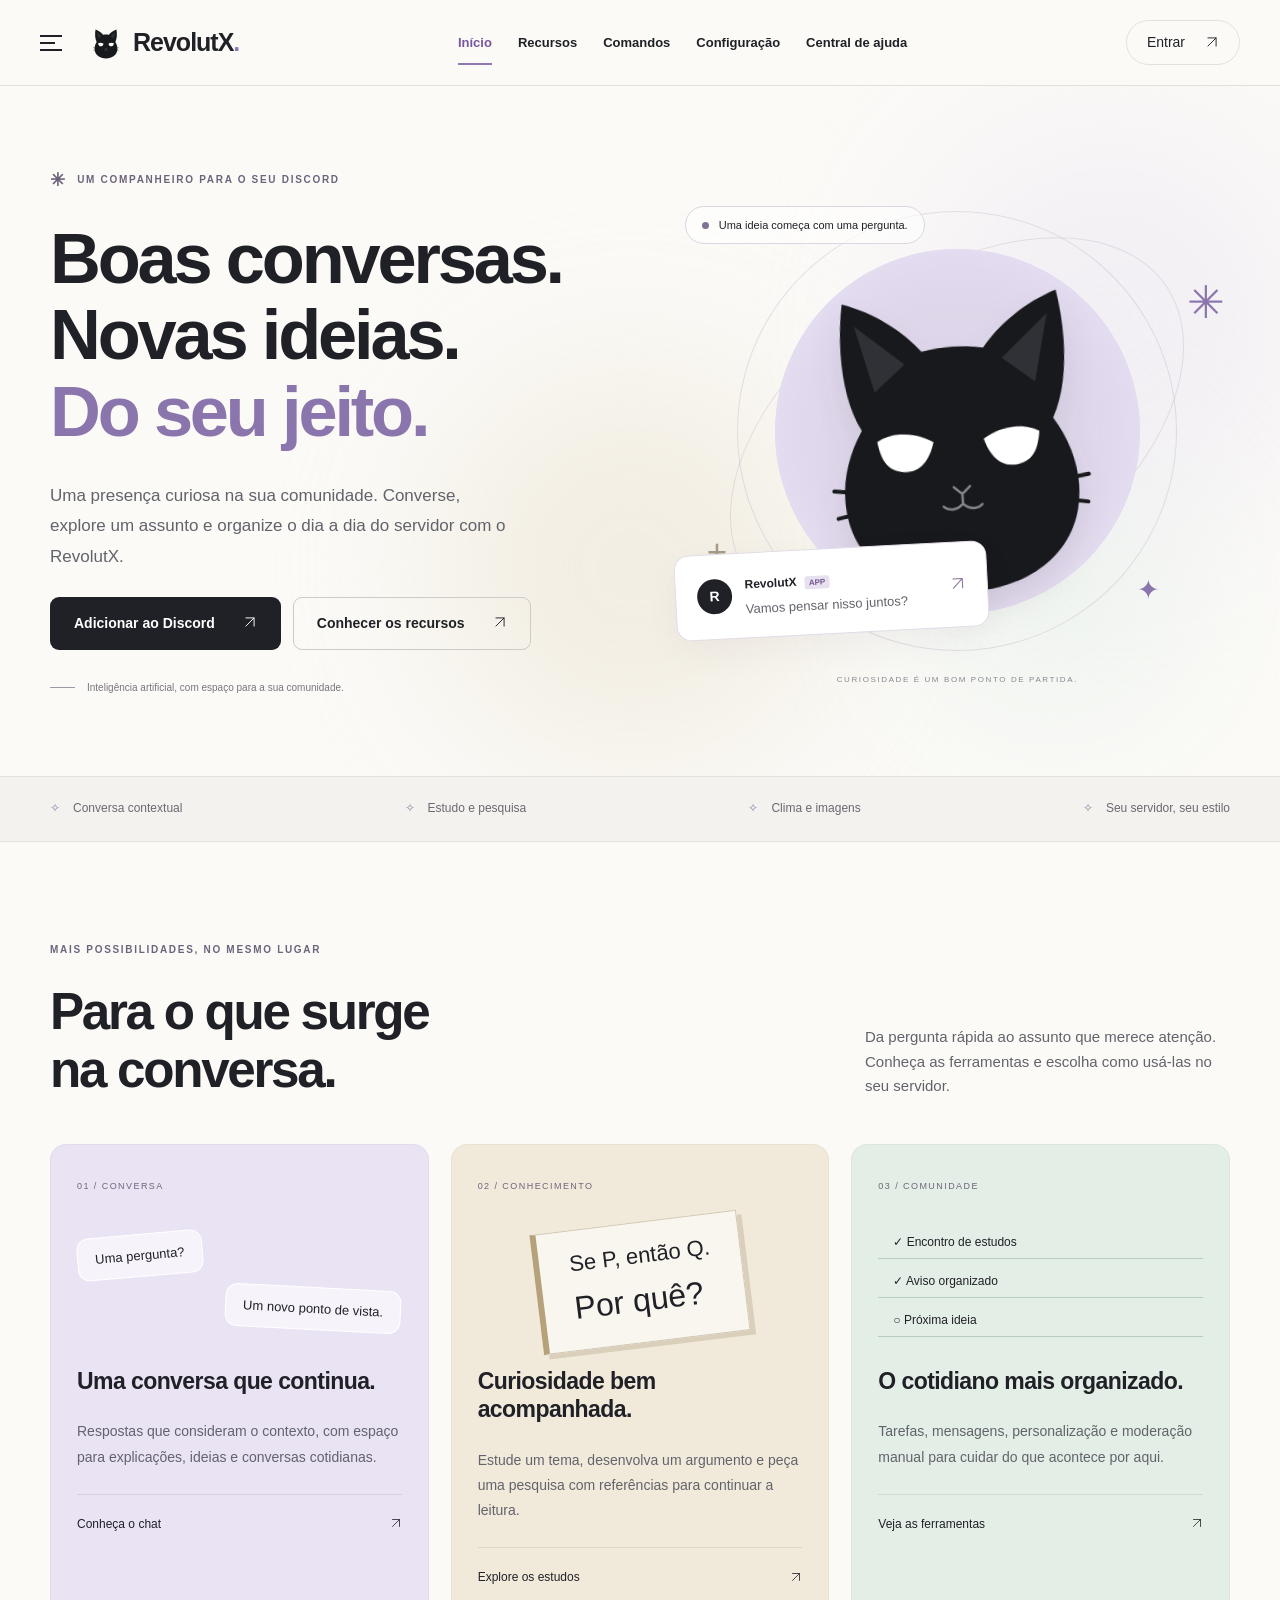
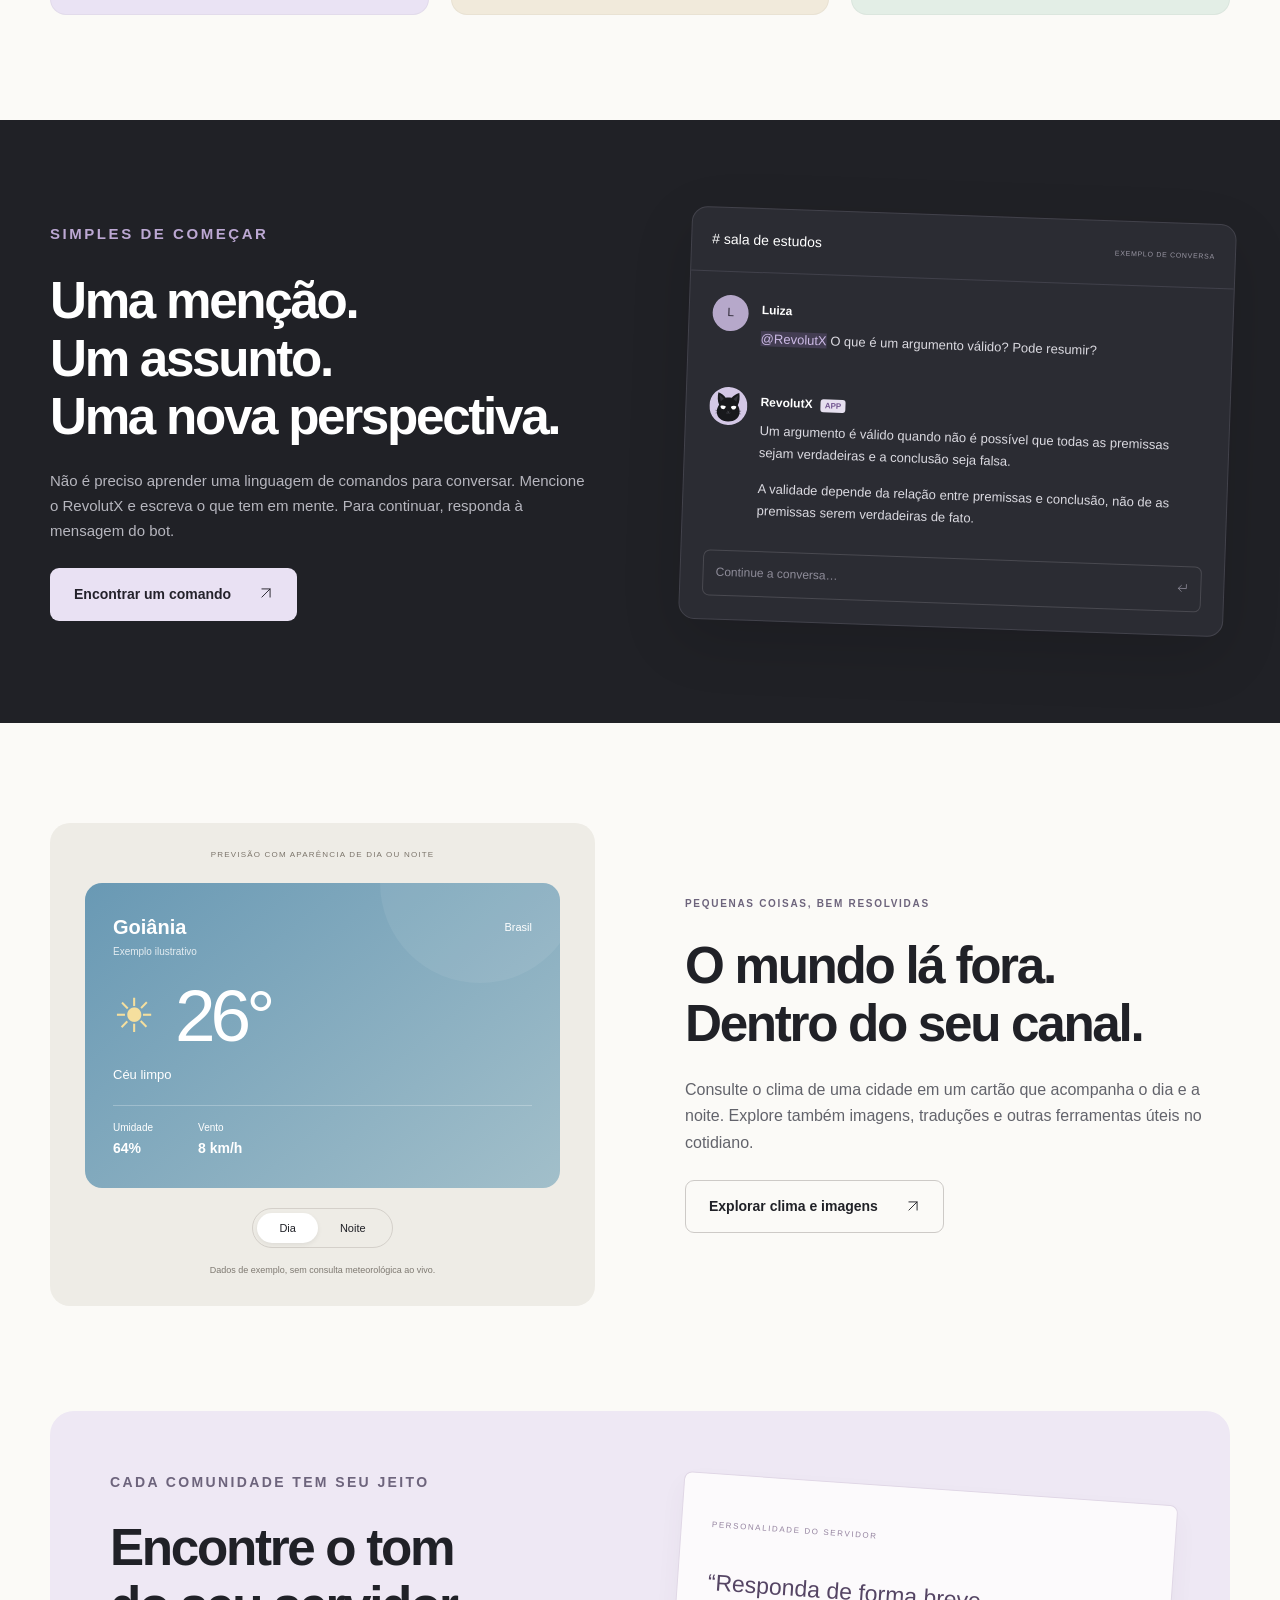
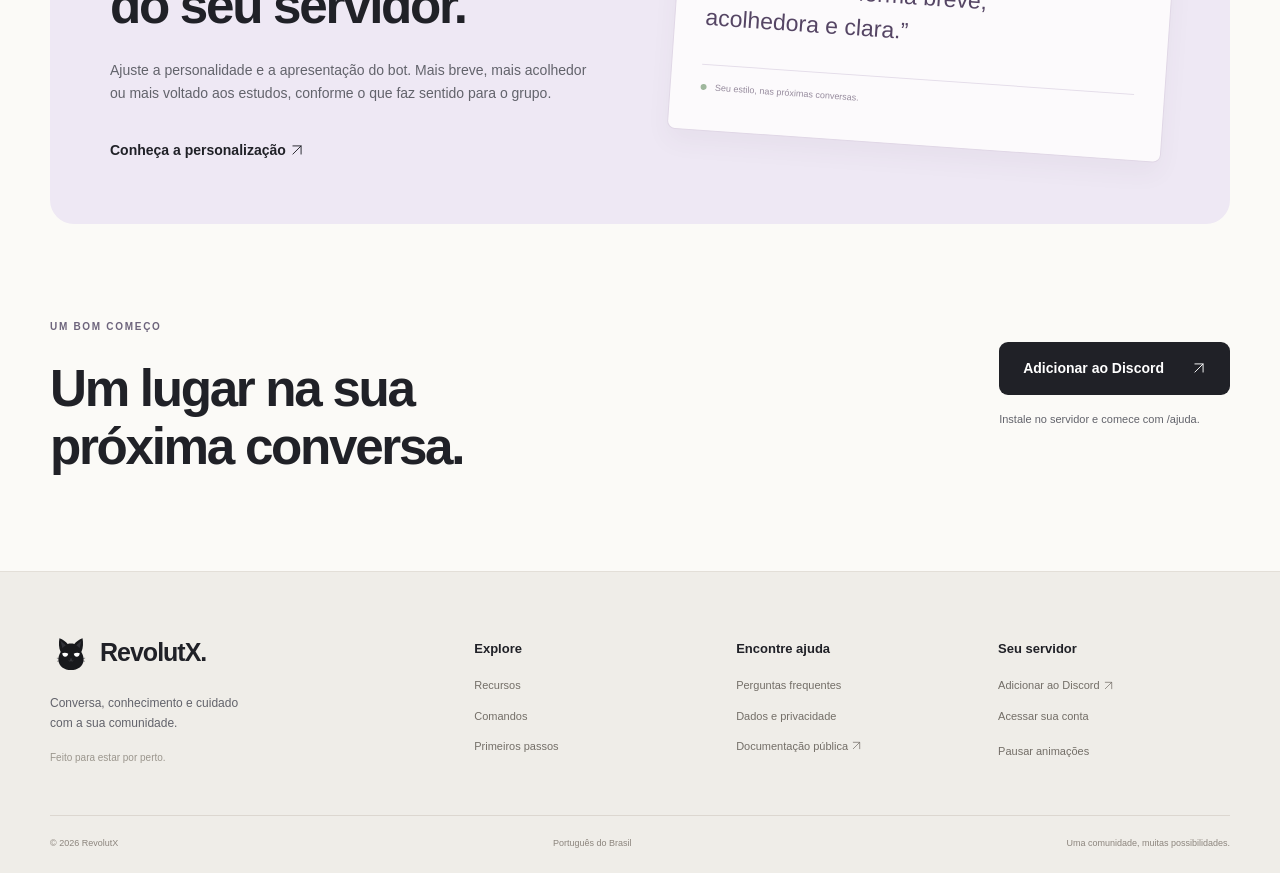
==== commit 066c6786: "Reformula portal RevolutX com guias, navegação, identidade própria e acesso Discord" ====
--- a/index.html
+++ b/index.html
@@ -1,96 +1,4 @@
-<!doctype html>
-<html lang="pt-BR">
-<head>
-  <meta charset="utf-8">
-  <meta name="viewport" content="width=device-width, initial-scale=1">
-  <meta name="theme-color" content="#f6f5f1">
-  <meta name="description" content="RevolutX para Discord. Conversas com contexto, pesquisa acadêmica, clima, ferramentas para o dia a dia e moderação sob o controle da sua equipe.">
-  <meta property="og:title" content="RevolutX · Conversa e organização para o seu Discord">
-  <meta property="og:description" content="Uma IA para conversar, estudar e cuidar das tarefas do servidor. Conheça os recursos e os comandos.">
-  <meta property="og:type" content="website">
-  <meta property="og:url" content="https://revolutxbot.netlify.app/">
-  <link rel="canonical" href="https://revolutxbot.netlify.app/">
-  <link rel="icon" href="assets/revolutx.png" type="image/png">
-  <link rel="stylesheet" href="styles.css">
-  <script src="script.js" defer></script>
-  <title>RevolutX · Conversa e organização para o seu Discord</title>
-</head>
-<body>
-<a class="skip-link" href="#conteudo">Pular para o conteúdo</a>
-<header class="site-header">
-  <div class="wrap nav-wrap">
-    <a href="#inicio" class="brand" aria-label="RevolutX, início"><img src="assets/revolutx.png" width="32" height="34" alt=""><span>RevolutX<span class="brand-dot">.</span></span></a>
-    <button class="menu-toggle" type="button" aria-expanded="false" aria-controls="navigation">Menu <span aria-hidden="true">☰</span></button>
-    <nav id="navigation" aria-label="Navegação principal">
-      <a href="#recursos">Recursos</a><a href="#comandos">Comandos</a><a href="#duvidas">Dúvidas</a>
-      <a class="button button-small" href="https://discord.com/oauth2/authorize?client_id=1487512494674153793&amp;permissions=8&amp;integration_type=0&amp;scope=bot%20applications.commands">Adicionar ao Discord <span class="arrow-out" aria-hidden="true"></span></a>
-    </nav>
-  </div>
-</header>
-<main id="conteudo">
-<section class="hero wrap" id="inicio" aria-labelledby="hero-title">
-  <div class="hero-copy">
-    <p class="eyebrow"><span class="small-line"></span> UM ASSISTENTE PARA A SUA COMUNIDADE</p>
-    <h1 id="hero-title">Mais conversa.<br>Menos complicação.</h1>
-    <p class="hero-description">Um espaço para perguntar, aprender e trocar ideias. O RevolutX reúne inteligência artificial e ferramentas úteis no Discord que você já usa.</p>
-    <div class="actions"><a class="button" href="https://discord.com/oauth2/authorize?client_id=1487512494674153793&amp;permissions=8&amp;integration_type=0&amp;scope=bot%20applications.commands">Adicionar ao servidor <span class="arrow-out" aria-hidden="true"></span></a><a class="text-link" href="#comandos">Conhecer os comandos <span aria-hidden="true">↓</span></a></div>
-    <p class="hero-note">Conversa por menção. Configuração por servidor. Você no controle.</p>
-  </div>
-  <div class="conversation-preview" aria-label="Exemplo ilustrativo de conversa no Discord">
-    <div class="preview-top"><span><b aria-hidden="true">#</b> sala-de-estudos</span><span class="preview-label">EXEMPLO DE USO</span></div>
-    <div class="chat-message"><span class="avatar avatar-person" aria-hidden="true">M</span><div><p class="message-author">Marina <span>14:32</span></p><p><span class="mention">@RevolutX</span> Qual é a diferença entre uma hipótese e uma teoria científica?</p></div></div>
-    <div class="chat-message"><img class="avatar" src="assets/revolutx.png" alt="" width="36" height="36"><div><p class="message-author">RevolutX <span class="app-label">APP</span> <span>14:32</span></p><p>Uma hipótese é uma explicação que pode ser testada. Uma teoria científica reúne evidências e explica um conjunto amplo de fenômenos.</p><p>Uma hipótese não vira teoria só por acumular confirmações. Elas têm papéis diferentes na investigação.</p></div></div>
-    <div class="preview-bottom"><span class="sample-tag">Contexto antes de palavras isoladas</span><span aria-hidden="true">+</span></div>
-  </div>
-</section>
-<div class="chapter-strip"><div class="wrap"><span>FEITO PARA A VIDA EM COMUNIDADE</span><p>Conversa <i>/</i> Estudo <i>/</i> Utilidades <i>/</i> Moderação</p></div></div>
-<section class="section wrap" id="recursos" aria-labelledby="resources-title">
-  <div class="section-heading"><div><p class="eyebrow">01 / RECURSOS</p><h2 id="resources-title">O que faz parte<br>da conversa.</h2></div><p>Da dúvida rápida à pesquisa mais cuidadosa, com ferramentas que ajudam a organizar o servidor.</p></div>
-  <div class="resource-list">
-    <article class="resource-row"><span class="resource-number">01</span><h3>Conversa com contexto</h3><p>Responde por menção ou em canais habilitados pela equipe. Usa mensagens relevantes e referências de resposta para acompanhar o assunto e distinguir os participantes.</p><span class="resource-type">CONVERSAR</span></article>
-    <article class="resource-row" id="academic"><span class="resource-number">02</span><h3>Estudo e pesquisa</h3><p>Explicações, análise de argumentos e consulta a fontes acadêmicas. Matemática, filosofia, história, política, teologia e ciências, com referências quando recuperadas pela pesquisa.</p><span class="resource-type">APRENDER</span></article>
-    <article class="resource-row"><span class="resource-number">03</span><h3>Ferramentas do dia a dia</h3><p>Clima, tradução, tarefas, lembretes, enquetes e análise de imagens. Crie embeds com prévia e fixe mensagens com os comandos apropriados.</p><span class="resource-type">ORGANIZAR</span></article>
-    <article class="resource-row" id="moderation"><span class="resource-number">04</span><h3>Controle da equipe</h3><p>Ações manuais de moderação, como banir e silenciar, respeitam as permissões do Discord. A equipe também pode ajustar o tom, o apelido e a foto do bot por servidor.</p><span class="resource-type">ADMINISTRAR</span></article>
-  </div>
-</section>
-<section class="weather-section" aria-labelledby="weather-title"><div class="wrap weather-layout">
-  <div class="weather-copy"><p class="eyebrow">UM COMANDO, UMA INFORMAÇÃO ÚTIL</p><h2 id="weather-title">O clima muda.<br>O cartão acompanha.</h2><p>Temperatura, sensação térmica, vento e outras condições locais em uma leitura simples. O visual acompanha o dia e a noite da cidade consultada.</p><div class="inline-command"><code>/clima Goiânia</code><span>Experimente no Discord</span></div><p class="fine-print">Dados de Open-Meteo. Qualidade do ar exibida quando disponível.</p></div>
-  <figure class="weather-figure"><img src="assets/clima.webp" alt="Exemplo do cartão noturno de Goiânia: 22 graus, sensação de 25 graus, umidade de 94% e vento de 7,1 km/h." width="1100" height="620" loading="lazy"><figcaption>Cartão ilustrativo com dados de teste, não uma previsão atual.</figcaption></figure>
-</div></section>
-<section class="section wrap commands-section" id="comandos" aria-labelledby="commands-title">
-  <div class="section-heading"><div><p class="eyebrow">02 / NA PRÁTICA</p><h2 id="commands-title">Encontre o comando certo.</h2></div><p>Copie um exemplo e substitua <strong>@RevolutX</strong> pela menção real ao bot. No Discord, <code>/ajuda</code> apresenta a lista completa.</p></div>
-  <div class="command-controls" hidden><div class="filters" role="group" aria-label="Filtrar comandos"><button type="button" data-filter="all" aria-pressed="true">Todos</button><button type="button" data-filter="conversa" aria-pressed="false">Conversa e estudo</button><button type="button" data-filter="utilidades" aria-pressed="false">Utilidades</button><button type="button" data-filter="servidor" aria-pressed="false">Servidor</button></div><label class="search-box"><span aria-hidden="true">⌕</span><span class="sr-only">Buscar comandos</span><input id="command-search" type="search" placeholder="Buscar comando…" autocomplete="off"></label></div>
-  <p class="command-count" id="command-count" aria-live="polite"></p>
-  <div class="command-list">
-    <article class="command-row" data-category="conversa"><div><code>@RevolutX explique a ideia de evolução</code><p>Comece uma conversa ou peça uma explicação.</p></div><span class="command-kind">Conversa</span><button class="copy-button" type="button" aria-label="Copiar comando de conversa" hidden>Copiar <span class="arrow-out" aria-hidden="true"></span></button></article>
-    <article class="command-row" data-category="conversa"><div><code>@RevolutX pesquisar: história da imprensa</code><p>Peça uma consulta a fontes externas sobre um tema.</p></div><span class="command-kind">Pesquisa</span><button class="copy-button" type="button" aria-label="Copiar comando de pesquisa" hidden>Copiar <span class="arrow-out" aria-hidden="true"></span></button></article>
-    <article class="command-row" data-category="conversa"><div><code>@RevolutX acadêmico iniciar teoria dos conjuntos</code><p>Abra uma sessão de estudo dedicada ao assunto.</p></div><span class="command-kind">Estudo</span><button class="copy-button" type="button" aria-label="Copiar comando acadêmico" hidden>Copiar <span class="arrow-out" aria-hidden="true"></span></button></article>
-    <article class="command-row" data-category="utilidades"><div><code>/clima São Paulo</code><p>Consulte o clima local. Na opção cidade, informe o nome desejado.</p></div><span class="command-kind">Clima</span><button class="copy-button" type="button" aria-label="Copiar comando de clima" hidden>Copiar <span class="arrow-out" aria-hidden="true"></span></button></article>
-    <article class="command-row" data-category="utilidades"><div><code>@RevolutX traduzir para inglês: bom dia</code><p>Traduza um texto indicando o idioma de destino.</p></div><span class="command-kind">Tradução</span><button class="copy-button" type="button" aria-label="Copiar comando de tradução" hidden>Copiar <span class="arrow-out" aria-hidden="true"></span></button></article>
-    <article class="command-row" data-category="utilidades"><div><code>@RevolutX tarefa adicionar: revisar o capítulo</code><p>Organize suas tarefas. Consulte com “@RevolutX tarefas”.</p></div><span class="command-kind">Tarefas</span><button class="copy-button" type="button" aria-label="Copiar comando de tarefa" hidden>Copiar <span class="arrow-out" aria-hidden="true"></span></button></article>
-    <article class="command-row" data-category="utilidades"><div><code>@RevolutX analisar imagem: explique este gráfico</code><p>Anexe uma imagem à mensagem para solicitar a análise.</p></div><span class="command-kind">Imagens</span><button class="copy-button" type="button" aria-label="Copiar comando de análise de imagem" hidden>Copiar <span class="arrow-out" aria-hidden="true"></span></button></article>
-    <article class="command-row" data-category="servidor"><div><code>@RevolutX embed: Aviso | Reunião às 19h | #5865F2</code><p>Veja uma prévia e confirme a publicação. Exige Gerenciar servidor.</p></div><span class="command-kind">Equipe</span><button class="copy-button" type="button" aria-label="Copiar comando de embed" hidden>Copiar <span class="arrow-out" aria-hidden="true"></span></button></article>
-    <article class="command-row" data-category="servidor"><div><code>@RevolutX personalidade: responda de forma objetiva</code><p>Ajuste o tom neste servidor. Exige Gerenciar servidor.</p></div><span class="command-kind">Equipe</span><button class="copy-button" type="button" aria-label="Copiar comando de personalidade" hidden>Copiar <span class="arrow-out" aria-hidden="true"></span></button></article>
-    <article class="command-row" data-category="servidor"><div><code>@RevolutX fixar</code><p>Responda à mensagem desejada. Exige Gerenciar mensagens.</p></div><span class="command-kind">Equipe</span><button class="copy-button" type="button" aria-label="Copiar comando de fixação" hidden>Copiar <span class="arrow-out" aria-hidden="true"></span></button></article>
-  </div>
-  <p class="empty-state" hidden>Nenhum comando encontrado. Tente outro termo ou selecione “Todos”.</p>
-  <p class="copy-status" role="status" aria-live="polite"></p>
-  <div class="commands-footnote"><span>Uma configuração para cada comunidade.</span><a class="text-link" href="#como-funciona">Veja como começar</a></div>
-</section>
-<section class="getting-started" id="como-funciona"><div class="wrap">
-  <div class="section-heading"><div><p class="eyebrow">03 / PRIMEIROS PASSOS</p><h2>Pronto para participar.</h2></div><p>Comece com o essencial e ajuste o restante conforme a rotina da sua comunidade.</p></div>
-  <ol class="steps"><li><span>01</span><h3>Adicione o RevolutX</h3><p>Escolha seu servidor na autorização do Discord e revise as permissões solicitadas.</p></li><li><span>02</span><h3>Conheça os comandos</h3><p>Use <code>/ajuda</code> para consultar os recursos. Uma menção ao bot já inicia a conversa.</p></li><li><span>03</span><h3>Defina o seu espaço</h3><p>A equipe pode habilitar um canal de conversa automática e personalizar o perfil do bot para o servidor.</p></li></ol>
-</div></section>
-<section class="section wrap faq-layout" id="duvidas" aria-labelledby="faq-title"><div><p class="eyebrow">04 / DÚVIDAS FREQUENTES</p><h2 id="faq-title">Antes de começar.</h2><p class="faq-intro">Alguns detalhes sobre o funcionamento do RevolutX.</p></div><div class="faq-list">
-  <details><summary>Ele responde a todas as mensagens?<span aria-hidden="true">+</span></summary><p>Você pode conversar mencionando o bot ou respondendo a uma mensagem dele. A equipe também pode ativar a conversa automática em canais específicos. Essa configuração pode ser desativada a qualquer momento.</p></details>
-  <details><summary>A moderação aplica punições sozinha?<span aria-hidden="true">+</span></summary><p>Não. Ações como banir e silenciar dependem de comandos e das permissões da equipe. A versão atual não aplica punições automáticas por atingir uma quantidade de avisos.</p></details>
-  <details><summary>Como funciona a pesquisa?<span aria-hidden="true">+</span></summary><p>O bot consulta serviços externos quando a pergunta exige pesquisa ou quando você solicita uma busca. As fontes são selecionadas conforme o assunto. A disponibilidade depende dos serviços consultados, e respostas de IA podem conter erros: confira as referências, especialmente em trabalhos acadêmicos.</p></details>
-  <details><summary>Posso mudar a personalidade e a foto?<span aria-hidden="true">+</span></summary><p>Sim. Membros com Gerenciar servidor podem definir uma orientação de tom e alterar o apelido e a foto do bot naquele servidor. Isso não muda o perfil das outras comunidades. Os exemplos estão em <code>/ajuda</code>.</p></details>
-  <details><summary>Ele cria e edita imagens?<span aria-hidden="true">+</span></summary><p>Há análise de imagens e edições simples, como girar, espelhar, reduzir e converter para cinza. Criação e edição generativa só ficam disponíveis quando configuradas pelo responsável do bot e dependem de cotas próprias.</p></details>
-  <details><summary>O que acontece com o contexto e a memória?<span aria-hidden="true">+</span></summary><p>O bot usa um histórico curto e trechos recentes do canal para acompanhar a conversa. As opções de memória pessoal estão em <code>/memoria-ia</code>; limpar a conversa e apagar memórias são ações diferentes. Perguntas e os trechos necessários podem ser enviados aos provedores de IA usados pelo bot.</p></details>
-</div></section>
-<section class="final-cta wrap"><div><p class="eyebrow">NOS VEMOS NO DISCORD</p><h2>Uma presença útil<br>na sua comunidade.</h2></div><a class="button" href="https://discord.com/oauth2/authorize?client_id=1487512494674153793&amp;permissions=8&amp;integration_type=0&amp;scope=bot%20applications.commands">Adicionar o RevolutX <span class="arrow-out" aria-hidden="true"></span></a></section>
-</main>
-<footer class="wrap site-footer"><a class="brand" href="#inicio"><img src="assets/revolutx.png" alt="" width="28" height="30"><span>RevolutX.</span></a><p>Inteligência artificial para Discord.</p><div><a href="https://github.com/discord-bt/revolutx">Sobre o projeto</a><span>© 2026 RevolutX</span></div></footer>
-</body>
-</html>
+<!doctype html><html lang="pt-BR"><head><meta charset="utf-8"><meta name="viewport" content="width=device-width, initial-scale=1"><title>Conversa, conhecimento e comunidade · RevolutX</title><meta name="description" content="Conheça o RevolutX, assistente para Discord com conversa, estudo, pesquisa, clima e ferramentas para o seu servidor."><meta name="theme-color" content="#17181b"><link rel="canonical" href="https://revolutxbot.netlify.app/"><meta property="og:title" content="Conversa, conhecimento e comunidade · RevolutX"><meta property="og:description" content="Conheça o RevolutX, assistente para Discord com conversa, estudo, pesquisa, clima e ferramentas para o seu servidor."><meta property="og:image" content="https://revolutxbot.netlify.app/assets/gato.svg"><link rel="icon" href="assets/gato.svg" type="image/svg+xml"><link rel="stylesheet" href="styles.css"><script src="script.js" defer></script></head><body><a class="skip" href="#conteudo">Pular para o conteúdo</a><header class="topbar"><div class="navwrap"><button class="menu-toggle" aria-label="Abrir menu" aria-controls="navigation" aria-expanded="false"><span></span><span></span><span></span></button><a class="brand" href="index.html"><img src="assets/gato.svg" alt="" width="38" height="38">RevolutX<span class="brand-period">.</span></a><nav class="desktop-nav" aria-label="Navegação principal"><a href="index.html" aria-current="page">Início</a><a href="recursos.html">Recursos</a><a href="comandos.html">Comandos</a><a href="configurar.html">Configuração</a><a href="ajuda.html">Central de ajuda</a></nav><a class="login-link" href="acesso.html">Entrar <span aria-hidden="true"><svg class="arrow-icon" viewBox="0 0 24 24" aria-hidden="true"><path d="M5 19 19 5M5 5h14v14"/></svg></span></a></div></header><dialog id="navigation" class="drawer" aria-labelledby="menu-title"><div class="drawer-head"><span id="menu-title" class="brand">RevolutX.</span><button class="icon-button" data-close aria-label="Fechar menu">×</button></div><p class="eyebrow">EXPLORE O REVOLUTX</p><nav aria-label="Menu completo"><a href="index.html" aria-current="page">Início</a><a href="recursos.html">Recursos</a><a href="comandos.html">Comandos</a><a href="configurar.html">Configuração</a><a href="ajuda.html">Central de ajuda</a><a href="recursos.html#estudos">Estudo e pesquisa</a><a href="recursos.html#clima">Clima e imagens</a><a href="recursos.html#servidor">Seu servidor</a><a href="acesso.html">Sua conta</a><a href="privacidade.html">Dados e privacidade</a><a href="https://github.com/discord-bt/revolutx">Documentação pública <svg class="arrow-icon" viewBox="0 0 24 24" aria-hidden="true"><path d="M5 19 19 5M5 5h14v14"/></svg></a></nav><div class="drawer-foot"><a class="button primary" href="https://discord.com/oauth2/authorize?client_id=1487512494674153793&amp;permissions=8&amp;integration_type=0&amp;scope=bot%20applications.commands">Adicionar ao Discord<span aria-hidden="true"><svg class="arrow-icon" viewBox="0 0 24 24" aria-hidden="true"><path d="M5 19 19 5M5 5h14v14"/></svg></span></a></div></dialog><main id="conteudo"><section class="hero"><div class="ambient" aria-hidden="true"><i></i><i></i><i></i></div><div class="wrap hero-grid"><div class="hero-copy"><p class="eyebrow"><span class="tiny-star">✳</span> UM COMPANHEIRO PARA O SEU DISCORD</p><h1>Boas conversas.<br>Novas ideias.<br><em>Do seu jeito.</em></h1><p>Uma presença curiosa na sua comunidade. Converse, explore um assunto e organize o dia a dia do servidor com o RevolutX.</p><div class="actions"><a class="button primary" href="https://discord.com/oauth2/authorize?client_id=1487512494674153793&amp;permissions=8&amp;integration_type=0&amp;scope=bot%20applications.commands">Adicionar ao Discord<span aria-hidden="true"><svg class="arrow-icon" viewBox="0 0 24 24" aria-hidden="true"><path d="M5 19 19 5M5 5h14v14"/></svg></span></a><a class="button secondary" href="recursos.html">Conhecer os recursos<span aria-hidden="true"><svg class="arrow-icon" viewBox="0 0 24 24" aria-hidden="true"><path d="M5 19 19 5M5 5h14v14"/></svg></span></a></div><div class="hero-caption"><span class="line"></span> Inteligência artificial, com espaço para a sua comunidade.</div></div><div class="mascot-scene"><div class="scene-orbit orbit-one"></div><div class="scene-orbit orbit-two"></div><span class="spark s1">✳</span><span class="spark s2">+</span><span class="spark s3">✦</span><div class="scene-label"><span class="small-dot"></span> Uma ideia começa com uma pergunta.</div><div class="mascot-disc"><img src="assets/gato.svg" alt="Gato preto do RevolutX, com olhos brancos" width="480" height="480"></div><div class="scene-chat"><span class="mini-avatar">R</span><div><strong>RevolutX <small>APP</small></strong><p>Vamos pensar nisso juntos?</p></div><span class="chat-mark"><svg class="arrow-icon" viewBox="0 0 24 24" aria-hidden="true"><path d="M5 19 19 5M5 5h14v14"/></svg></span></div><span class="scene-footnote">CURIOSIDADE É UM BOM PONTO DE PARTIDA.</span></div></div></section><div class="feature-ribbon"><div class="wrap"><span>Conversa contextual</span><span>Estudo e pesquisa</span><span>Clima e imagens</span><span>Seu servidor, seu estilo</span></div></div>
+<section class="wrap section"><div class="section-heading"><div><p class="eyebrow">MAIS POSSIBILIDADES, NO MESMO LUGAR</p><h2>Para o que surge<br>na conversa.</h2></div><p>Da pergunta rápida ao assunto que merece atenção. Conheça as ferramentas e escolha como usá-las no seu servidor.</p></div><div class="feature-grid"><a class="feature-card lavender" href="recursos.html#conversa"><span class="feature-number">01 / CONVERSA</span><div class="feature-art bubbles" aria-hidden="true"><span>Uma pergunta?</span><span>Um novo ponto de vista.</span></div><h3>Uma conversa que continua.</h3><p>Respostas que consideram o contexto, com espaço para explicações, ideias e conversas cotidianas.</p><span class="card-link">Conheça o chat <b><svg class="arrow-icon" viewBox="0 0 24 24" aria-hidden="true"><path d="M5 19 19 5M5 5h14v14"/></svg></b></span></a><a class="feature-card cream" href="recursos.html#estudos"><span class="feature-number">02 / CONHECIMENTO</span><div class="feature-art book-art" aria-hidden="true"><span>Se P, então Q.<br><b>Por quê?</b></span></div><h3>Curiosidade bem acompanhada.</h3><p>Estude um tema, desenvolva um argumento e peça uma pesquisa com referências para continuar a leitura.</p><span class="card-link">Explore os estudos <b><svg class="arrow-icon" viewBox="0 0 24 24" aria-hidden="true"><path d="M5 19 19 5M5 5h14v14"/></svg></b></span></a><a class="feature-card mint" href="recursos.html#servidor"><span class="feature-number">03 / COMUNIDADE</span><div class="feature-art checklist" aria-hidden="true"><span>✓ Encontro de estudos</span><span>✓ Aviso organizado</span><span>○ Próxima ideia</span></div><h3>O cotidiano mais organizado.</h3><p>Tarefas, mensagens, personalização e moderação manual para cuidar do que acontece por aqui.</p><span class="card-link">Veja as ferramentas <b><svg class="arrow-icon" viewBox="0 0 24 24" aria-hidden="true"><path d="M5 19 19 5M5 5h14v14"/></svg></b></span></a></div></section>
+<section class="dark-section"><div class="wrap split"><div><p class="eyebrow">SIMPLES DE COMEÇAR</p><h2>Uma menção.<br>Um assunto.<br>Uma nova perspectiva.</h2><p>Não é preciso aprender uma linguagem de comandos para conversar. Mencione o RevolutX e escreva o que tem em mente. Para continuar, responda à mensagem do bot.</p><a class="button light" href="comandos.html">Encontrar um comando<span aria-hidden="true"><svg class="arrow-icon" viewBox="0 0 24 24" aria-hidden="true"><path d="M5 19 19 5M5 5h14v14"/></svg></span></a></div><div class="chat-window"><div class="chat-top"># sala de estudos <span>EXEMPLO DE CONVERSA</span></div><div class="chat-row"><div class="user-avatar">L</div><div><strong>Luiza</strong><p><mark>@RevolutX</mark> O que é um argumento válido? Pode resumir?</p></div></div><div class="chat-row"><img src="assets/gato.svg" alt="" width="40" height="40"><div><strong>RevolutX <small>APP</small></strong><p>Um argumento é válido quando não é possível que todas as premissas sejam verdadeiras e a conclusão seja falsa.</p><p>A validade depende da relação entre premissas e conclusão, não de as premissas serem verdadeiras de fato.</p></div></div><div class="chat-input">Continue a conversa… <span><svg class="arrow-icon" viewBox="0 0 24 24" aria-hidden="true"><path d="M20 5v8H4m6-6-6 6 6 6"/></svg></span></div></div></div></section>
+<section class="wrap section split weather-section"><div class="weather-preview"><div class="preview-label">PREVISÃO COM APARÊNCIA DE DIA OU NOITE</div><div class="weather-demo" data-weather="day"><div class="weather-place">Goiânia <span>Brasil</span></div><div class="weather-time">Exemplo ilustrativo</div><div class="weather-main"><span class="weather-icon">☀</span><strong>26°</strong></div><p>Céu limpo</p><div class="weather-metrics"><span>Umidade <b>64%</b></span><span>Vento <b>8 km/h</b></span></div></div><div class="segmented" aria-label="Aparência do exemplo"><button data-period="day" aria-pressed="true">Dia</button><button data-period="night" aria-pressed="false">Noite</button></div><small>Dados de exemplo, sem consulta meteorológica ao vivo.</small></div><div><p class="eyebrow">PEQUENAS COISAS, BEM RESOLVIDAS</p><h2>O mundo lá fora.<br>Dentro do seu canal.</h2><p>Consulte o clima de uma cidade em um cartão que acompanha o dia e a noite. Explore também imagens, traduções e outras ferramentas úteis no cotidiano.</p><a class="button secondary" href="recursos.html#clima">Explorar clima e imagens<span aria-hidden="true"><svg class="arrow-icon" viewBox="0 0 24 24" aria-hidden="true"><path d="M5 19 19 5M5 5h14v14"/></svg></span></a></div></section><section class="wrap personality-banner"><div><p class="eyebrow">CADA COMUNIDADE TEM SEU JEITO</p><h2>Encontre o tom<br>do seu servidor.</h2><p>Ajuste a personalidade e a apresentação do bot. Mais breve, mais acolhedor ou mais voltado aos estudos, conforme o que faz sentido para o grupo.</p><a class="text-link" href="configurar.html">Conheça a personalização <svg class="arrow-icon" viewBox="0 0 24 24" aria-hidden="true"><path d="M5 19 19 5M5 5h14v14"/></svg></a></div><div class="personality-paper"><span>PERSONALIDADE DO SERVIDOR</span><p>“Responda de forma breve,<br>acolhedora e clara.”</p><div><i></i> Seu estilo, nas próximas conversas.</div></div></section><section class="wrap end-cta"><div><p class="eyebrow">UM BOM COMEÇO</p><h2>Um lugar na sua<br>próxima conversa.</h2></div><div><a class="button primary" href="https://discord.com/oauth2/authorize?client_id=1487512494674153793&amp;permissions=8&amp;integration_type=0&amp;scope=bot%20applications.commands">Adicionar ao Discord<span aria-hidden="true"><svg class="arrow-icon" viewBox="0 0 24 24" aria-hidden="true"><path d="M5 19 19 5M5 5h14v14"/></svg></span></a><p>Instale no servidor e comece com /ajuda.</p></div></section></main><footer><div class="wrap footer-grid"><div><a class="brand" href="index.html"><img src="assets/gato.svg" alt="" width="42" height="42">RevolutX.</a><p>Conversa, conhecimento e cuidado<br>com a sua comunidade.</p><small>Feito para estar por perto.</small></div><div><h3>Explore</h3><a href="recursos.html">Recursos</a><a href="comandos.html">Comandos</a><a href="configurar.html">Primeiros passos</a></div><div><h3>Encontre ajuda</h3><a href="ajuda.html">Perguntas frequentes</a><a href="privacidade.html">Dados e privacidade</a><a href="https://github.com/discord-bt/revolutx">Documentação pública <svg class="arrow-icon" viewBox="0 0 24 24" aria-hidden="true"><path d="M5 19 19 5M5 5h14v14"/></svg></a></div><div><h3>Seu servidor</h3><a href="https://discord.com/oauth2/authorize?client_id=1487512494674153793&amp;permissions=8&amp;integration_type=0&amp;scope=bot%20applications.commands">Adicionar ao Discord <svg class="arrow-icon" viewBox="0 0 24 24" aria-hidden="true"><path d="M5 19 19 5M5 5h14v14"/></svg></a><a href="acesso.html">Acessar sua conta</a><button id="motion-toggle" class="text-button" aria-pressed="false">Pausar animações</button></div></div><div class="wrap footer-bottom"><span>© 2026 RevolutX</span><span>Português do Brasil</span><span>Uma comunidade, muitas possibilidades.</span></div></footer><div id="toast" role="status" aria-live="polite"></div></body></html>
--- a/styles.css
+++ b/styles.css
@@ -1,8 +1,4 @@
-:root{--paper:#f6f5f1;--ink:#222923;--muted:#60695f;--line:#d9ddd3;--green:#344d3d;--soft:#e9ece3;--white:#fdfdf9;--sans:Arial,Helvetica,sans-serif;--serif:Georgia,'Times New Roman',serif}
-*{box-sizing:border-box}html{scroll-behavior:smooth;scroll-padding-top:96px}body{margin:0;background:var(--paper);color:var(--ink);font-family:var(--sans);font-size:16px;line-height:1.6}a{color:inherit;text-decoration:none}button,input{font:inherit}button,a{-webkit-tap-highlight-color:transparent}button{cursor:pointer}button:disabled{cursor:default}img{max-width:100%;display:block}h1,h2,h3,p{margin:0}h1,h2{font-family:var(--serif);font-weight:400;line-height:1.06;letter-spacing:-.045em}h1{font-size:clamp(48px,5.1vw,72px)}h2{font-size:clamp(36px,3.5vw,48px)}h3{font-size:20px;line-height:1.3;letter-spacing:-.025em;font-weight:500}p{color:var(--muted)}code{font-family:Consolas,'Liberation Mono',monospace;font-size:.87em}a:focus-visible,button:focus-visible,input:focus-visible,summary:focus-visible{outline:2px solid var(--green);outline-offset:5px}::selection{background:#c9d5bd;color:var(--ink)}[hidden]{display:none!important}.wrap{width:min(1200px,calc(100% - 112px));margin-inline:auto}.section{padding-block:108px}.eyebrow{font-size:10px;letter-spacing:.16em;font-weight:600;line-height:1.6;color:var(--green);margin-bottom:24px}.button{display:inline-flex;align-items:center;justify-content:space-between;gap:28px;padding:16px 23px;color:#fff;background:var(--green);font-size:13px;font-weight:500;border:1px solid var(--green);border-radius:4px;transition:background .18s}.button:hover{background:#23372b}.button span{font-size:18px;font-weight:400}.button-small{padding:9px 16px;font-size:12px;gap:20px}.text-link{font-size:13px;display:inline-flex;align-items:center;gap:20px;padding-block:8px}.text-link:hover{text-decoration:underline;text-underline-offset:5px}.site-header{position:sticky;top:0;z-index:20;background:var(--paper);border-bottom:1px solid var(--line)}.nav-wrap{height:85px;display:flex;align-items:center;justify-content:space-between;gap:24px}.brand{display:flex;align-items:center;gap:11px;font-size:22px;font-weight:600;letter-spacing:-.055em}.brand img{border-radius:3px;object-fit:contain;background:#000}.brand-dot{color:#6d8069}nav{display:flex;align-items:center;gap:31px}nav>a:not(.button){font-size:12px;color:var(--muted)}nav>a:hover{color:var(--ink)}nav>a.button:hover{color:#fff}.menu-toggle{display:none}.hero{padding-block:100px 88px;display:grid;grid-template-columns:1.18fr 1fr;gap:70px;align-items:center}.hero .eyebrow{display:flex;align-items:center;gap:12px;font-size:9px}.small-line{width:23px;height:1px;background:var(--green)}.hero-description{font-size:17px;line-height:1.8;max-width:470px;margin-top:27px}.actions{display:flex;gap:25px;align-items:center;margin-top:32px;flex-wrap:wrap}.hero-note{font-size:10px;letter-spacing:.015em;margin-top:22px}.conversation-preview{border:1px solid #ced4c7;border-radius:8px;background:var(--white);box-shadow:0 20px 50px -30px #54614a55;transform:rotate(-1deg);font-size:13px}.preview-top{display:flex;align-items:center;justify-content:space-between;padding:17px 21px;border-bottom:1px solid var(--line);font-size:11px;color:#52614f}.preview-top b{font-size:19px;font-weight:400;margin-right:7px;color:#8c9685}.preview-label{font-size:8px;letter-spacing:.08em}.chat-message{display:grid;grid-template-columns:32px 1fr;gap:12px;padding:24px 23px 0}.chat-message p{line-height:1.7;font-size:12px;color:#535b51}.chat-message p+p{margin-top:11px}.chat-message .message-author{font-size:11px;font-weight:600;color:var(--ink);margin-bottom:7px}.message-author>span:not(.app-label){font-size:9px;color:#7a8475;font-weight:400;margin-left:5px}.avatar{width:32px;height:32px;object-fit:contain;background:#000;border-radius:50%}.avatar-person{display:grid;place-items:center;background:#e5e8dc;color:#617058;font-family:var(--serif);font-size:18px}.app-label{font-size:7px;background:#e6ebe0;color:#4c6443;padding:3px 4px;border-radius:3px;margin-left:4px}.mention{color:#52664a;background:#eef1e7}.preview-bottom{margin-top:25px;border-top:1px solid var(--line);display:flex;justify-content:space-between;align-items:center;padding:16px 23px}.sample-tag{font-size:9px;color:#737c6d}.preview-bottom>span:last-child{color:#768c68}.chapter-strip{border-block:1px solid var(--line)}.chapter-strip>.wrap{display:flex;align-items:center;justify-content:space-between;padding-block:25px;gap:24px}.chapter-strip span{font-size:9px;color:#747f6c;letter-spacing:.13em}.chapter-strip p{font-family:var(--serif);font-size:21px;color:#55634e}.chapter-strip i{font-style:normal;color:#b1b9a7;margin-inline:21px}.section-heading{display:flex;justify-content:space-between;gap:50px;align-items:end;margin-bottom:50px}.section-heading>p{font-size:14px;max-width:370px;line-height:1.8}.section-heading .eyebrow{margin-bottom:17px}.resource-row{display:grid;grid-template-columns:40px 1fr 1.5fr 100px;align-items:start;gap:25px;border-top:1px solid var(--line);padding:30px 0}.resource-row:last-child{border-bottom:1px solid var(--line)}.resource-number{font-size:11px;color:#7e8975;padding-top:4px}.resource-row p{font-size:13px;line-height:1.8}.resource-type{font-size:8px;letter-spacing:.12em;text-align:right;padding-top:7px;color:#708065}.weather-section{padding-block:80px;background:var(--soft);border-block:1px solid var(--line)}.weather-layout{display:grid;grid-template-columns:.85fr 1.3fr;align-items:center;gap:70px}.weather-copy>p:not(.eyebrow):not(.fine-print){font-size:14px;margin-top:24px;max-width:360px}.inline-command{margin-top:25px;display:flex;align-items:center;gap:15px;flex-wrap:wrap}.inline-command code{padding:8px 12px;background:#f4f5ee;border:1px solid #ced6c5;border-radius:4px;color:#344d3d}.inline-command span{font-size:10px}.fine-print{font-size:10px!important;margin-top:23px;max-width:300px}.weather-figure{margin:0}.weather-figure img{border-radius:10px;box-shadow:0 22px 40px -22px #28362560;width:100%;height:auto}.weather-figure figcaption{font-size:10px;margin-top:15px;color:#67735f;text-align:right}.command-controls{display:flex;gap:20px;align-items:center;justify-content:space-between;border-bottom:1px solid var(--line);padding-bottom:20px}.filters{display:flex;gap:5px;flex-wrap:wrap}.filters button{border:0;background:transparent;color:var(--muted);font-size:12px;padding:10px 13px;border-radius:4px}.filters button[aria-pressed=true]{background:var(--green);color:#fff}.filters button:hover:not([aria-pressed=true]){background:var(--soft)}.search-box{display:flex;align-items:center;gap:8px;border:1px solid #cbd2c5;background:var(--white);border-radius:4px;padding:7px 12px}.search-box>span:first-child{font-size:22px;line-height:1}.search-box input{width:155px;padding:3px 0;border:0;background:transparent;color:var(--ink);font-size:12px;outline-offset:3px}.search-box input::placeholder{color:#687263}.command-count{font-size:10px;margin-block:14px;min-height:16px}.command-row{display:grid;grid-template-columns:1fr 90px 70px;gap:25px;padding:23px 0;border-bottom:1px solid var(--line);align-items:center}.command-row code{font-size:12px;color:var(--ink);overflow-wrap:anywhere}.command-row p{font-size:11px;margin-top:5px}.command-kind{font-size:10px;color:#707c66}.copy-button{font-size:10px;border:0;background:none;color:var(--green);padding:10px 0;text-align:right;min-width:65px}.copy-button:hover{text-decoration:underline}.copy-button span{padding-left:6px}.empty-state{padding:35px 0;font-size:14px}.copy-status{min-height:23px;font-size:12px;color:var(--green);margin-top:10px}.commands-footnote{display:flex;justify-content:space-between;gap:20px;margin-top:18px;align-items:center}.commands-footnote>span{font-size:12px;color:var(--muted)}.getting-started{background:#eceee7;padding-block:80px}.steps{display:grid;grid-template-columns:repeat(3,1fr);gap:60px;list-style:none;padding:0;margin:0}.steps li{border-top:1px solid #c9d0c2;padding-top:20px}.steps li>span{font-size:11px;color:#77816d}.steps h3{margin-top:25px;margin-bottom:13px;font-size:19px}.steps p{font-size:13px;line-height:1.8;max-width:300px}.faq-layout{display:grid;grid-template-columns:.85fr 1.3fr;gap:70px}.faq-intro{font-size:13px;margin-top:22px;max-width:260px}.faq-list{border-top:1px solid var(--line)}details{border-bottom:1px solid var(--line)}summary{padding:22px 0;list-style:none;display:flex;justify-content:space-between;align-items:center;gap:20px;cursor:pointer;font-size:14px}summary::-webkit-details-marker{display:none}summary span{font-weight:400;font-size:21px;color:#748067;transition:transform .15s}details[open] summary span{transform:rotate(45deg)}details p{font-size:13px;line-height:1.8;padding-bottom:23px;padding-right:25px}.final-cta{border-top:1px solid var(--line);border-bottom:1px solid var(--line);padding-block:65px;display:flex;justify-content:space-between;align-items:center;gap:35px}.final-cta h2{font-size:43px}.site-footer{padding-block:37px;display:flex;align-items:center;gap:30px}.site-footer .brand{font-size:19px}.site-footer>p{font-size:11px}.site-footer>div{margin-left:auto;display:flex;gap:25px;align-items:center;font-size:10px;color:var(--muted)}.site-footer a:hover{color:var(--green)}.sr-only,.skip-link:not(:focus){position:absolute;width:1px;height:1px;padding:0;overflow:hidden;clip:rect(0,0,0,0);white-space:nowrap;border:0}.skip-link:focus{position:fixed;top:5px;left:5px;z-index:100;padding:10px;background:#fff}
-@media(min-width:1500px){.hero{padding-block:115px}.hero-description{font-size:18px}}
-@media(max-width:1050px){.wrap{width:calc(100% - 64px)}.hero{gap:35px}.hero h1{font-size:54px}.hero .eyebrow{font-size:8px}.hero-description{font-size:15px}.actions{gap:15px}.actions .button{font-size:12px;padding:14px 18px}.actions .text-link{font-size:11px}.resource-row{grid-template-columns:30px .9fr 1.4fr;gap:18px}.resource-type{display:none}.weather-layout,.faq-layout{gap:35px}.section-heading{gap:30px}nav{gap:20px}.steps{gap:30px}}
-@media(max-width:760px){html{scroll-padding-top:90px}.wrap{width:calc(100% - 40px)}.nav-wrap{height:72px;flex-wrap:wrap;position:relative}.brand{font-size:21px}.menu-toggle{display:flex;align-items:center;gap:13px;border:1px solid var(--line);border-radius:4px;background:transparent;padding:7px 12px;font-size:12px}.menu-toggle span{font-size:14px}nav{width:100%;padding:18px 0 22px;background:var(--paper);display:none;gap:20px;align-items:stretch}nav.is-open{display:flex;flex-direction:column;position:absolute;top:71px;left:0;box-shadow:0 18px 0 20px var(--paper);border-bottom:1px solid var(--line)}body:not(.js) .nav-wrap{height:auto;padding-block:16px}body:not(.js) nav{display:flex;flex-wrap:wrap;padding:10px 0 0}body:not(.js) .menu-toggle{display:none}.hero{grid-template-columns:1fr;padding-block:58px 52px;gap:42px}.hero h1{font-size:clamp(43px,8vw,65px)}.hero .eyebrow{font-size:8px;margin-bottom:22px}.hero-description{font-size:15px;max-width:480px;margin-top:24px}.hero-note{font-size:10px;max-width:280px;line-height:1.8}.actions{gap:20px;margin-top:25px}.conversation-preview{transform:none;max-width:540px;width:100%;justify-self:center}.chat-message p{font-size:13px}.chapter-strip>.wrap{flex-direction:column;align-items:flex-start;gap:9px;padding-block:22px}.chapter-strip p{font-size:19px}.chapter-strip i{margin-inline:10px}.chapter-strip span{font-size:8px}.section{padding-block:64px}.section-heading{flex-direction:column;align-items:flex-start;gap:23px;margin-bottom:32px}.section-heading>p{max-width:480px;font-size:13px}.resource-row{grid-template-columns:24px 1fr;gap:13px;padding-block:25px}.resource-row h3{font-size:19px}.resource-row p{grid-column:2;font-size:13px}.weather-section{padding-block:55px}.weather-layout{grid-template-columns:1fr;gap:32px}.weather-copy>p:not(.eyebrow):not(.fine-print){max-width:480px}.weather-figure figcaption{text-align:left;font-size:9px}.command-controls{align-items:stretch;flex-direction:column;gap:18px}.filters{gap:3px}.filters button{font-size:11px;padding:9px 10px}.search-box input{width:100%;min-height:25px}.command-row{grid-template-columns:1fr 60px;gap:15px;padding-block:22px}.command-row code{font-size:11px}.command-row p{font-size:11px;line-height:1.7}.command-kind{display:none}.commands-footnote{flex-direction:column;align-items:flex-start;gap:5px}.getting-started{padding-block:58px}.steps{grid-template-columns:1fr;gap:30px}.steps h3{margin-top:16px}.steps p{max-width:480px}.faq-layout{grid-template-columns:1fr;gap:30px}.faq-intro{max-width:none}.final-cta{flex-direction:column;align-items:flex-start;padding-block:45px;gap:28px}.final-cta h2{font-size:37px}.site-footer{align-items:flex-start;gap:15px;flex-wrap:wrap;padding-block:30px}.site-footer>p{width:100%;order:2}.site-footer>div{flex-direction:column;gap:10px;align-items:flex-end}.site-footer .brand{font-size:18px}}
-@media(prefers-reduced-motion:reduce){html{scroll-behavior:auto}*,*::before,*::after{transition:none!important;animation:none!important}}
+:root{--ink:#202127;--muted:#62636b;--paper:#fbfaf7;--line:#e3e1dd;--purple:#8a77bc;--lavender:#eae3f4;--mint:#e3eee6;--radius:22px}*{box-sizing:border-box}html{scroll-behavior:smooth;scroll-padding-top:110px}body{margin:0;background:var(--paper);color:var(--ink);font-family:Inter,"Segoe UI",Arial,sans-serif;line-height:1.65;-webkit-font-smoothing:antialiased}a{color:inherit;text-decoration:none}button,input,select{font:inherit}button,a{-webkit-tap-highlight-color:transparent}button{cursor:pointer}button:disabled{cursor:wait}button{color:inherit}img{max-width:100%;height:auto}p{color:var(--muted);margin:0 0 24px}h1,h2,h3{line-height:1.13;letter-spacing:-.045em;margin:0 0 24px;font-weight:650}h1{font-size:clamp(46px,5.8vw,82px)}h2{font-size:clamp(32px,4vw,52px)}h3{font-size:24px;letter-spacing:-.025em}small{font-size:12px}a:focus-visible,button:focus-visible,input:focus-visible,select:focus-visible,summary:focus-visible{outline:3px solid #8c6ab8;outline-offset:5px}.wrap{width:min(1180px,calc(100% - 96px));margin:auto}.topbar{height:86px;position:sticky;top:0;background:#fbfaf7ed;backdrop-filter:blur(16px);border-bottom:1px solid #e4e1dc;z-index:20}.navwrap{max-width:1376px;padding:0 40px;margin:auto;height:100%;display:flex;align-items:center;gap:25px}.brand{display:flex;align-items:center;gap:8px;font-size:25px;font-weight:750;letter-spacing:-1px;white-space:nowrap}.brand-period{color:var(--purple);margin-left:-8px}.desktop-nav{display:flex;gap:26px;margin:auto;font-size:13px;font-weight:550}.desktop-nav a{padding:30px 0;position:relative}.desktop-nav a[aria-current]{color:#7857a0}.desktop-nav a[aria-current]:after{content:'';position:absolute;height:2px;background:#9177b4;bottom:18px;left:0;right:0}.login-link{font-size:14px;border:1px solid var(--line);padding:10px 20px;border-radius:50px;display:flex;gap:20px}.menu-toggle{border:0;background:none;padding:9px 0;width:22px;display:grid;gap:5px}.menu-toggle span{height:2px;background:var(--ink);width:22px}.menu-toggle span:nth-child(2){width:15px}.button{min-height:50px;display:inline-flex;justify-content:center;align-items:center;gap:28px;padding:14px 23px;border-radius:9px;font-size:14px;font-weight:600;border:1px solid transparent;transition:transform .2s,background .2s}.button:hover{transform:translateY(-2px)}.button.primary{background:var(--ink);color:#fff}.button.primary:hover{background:#41414b}.button.secondary{border-color:#cdcac7;background:transparent}.button.light{background:#e9e1f3;color:#24222b}.actions{display:flex;gap:12px;flex-wrap:wrap}.eyebrow{font-size:10px;letter-spacing:.17em;font-weight:700;margin-bottom:25px;color:#6d647c}.hero{position:relative;overflow:hidden;isolation:isolate}.hero-grid{display:grid;grid-template-columns:1.1fr 1fr;gap:35px;align-items:center;min-height:690px;padding-top:70px;padding-bottom:70px}.hero-copy>p:not(.eyebrow){max-width:460px;font-size:17px;line-height:1.8}.hero h1{font-size:clamp(50px,5.5vw,78px);margin-bottom:30px;line-height:1.09}.hero h1 em{font-style:normal;color:#8b75ad}.tiny-star{font-size:18px;margin-right:6px;vertical-align:middle}.hero-caption{font-size:10px;color:#797680;display:flex;align-items:center;gap:12px;margin-top:30px}.line{width:25px;height:1px;background:#9f98a8}.ambient{position:absolute;inset:0;z-index:-1;pointer-events:none}.ambient i{position:absolute;width:400px;height:400px;border-radius:50%;background:#e9e3f2;filter:blur(80px);opacity:.45;right:-30px;top:40px;animation:drift 16s ease-in-out infinite alternate}.ambient i:nth-child(2){background:#e8dfca;top:280px;right:35%;animation-delay:-8s}.ambient i:nth-child(3){width:250px;height:250px;background:#dcebe4;right:8%;top:380px;animation-delay:-4s}.mascot-scene{height:520px;position:relative;display:flex;align-items:center;justify-content:center}.mascot-disc{width:365px;height:365px;border-radius:50%;background:#ded6ea;box-shadow:inset 0 0 70px #e9e1f5;position:relative;transform:rotate(-4deg);animation:breathe 7s ease-in-out infinite alternate}.mascot-disc img{position:absolute;width:390px;max-width:none;bottom:-15px;left:-12px;filter:drop-shadow(0 18px 15px #302d3518)}.scene-orbit{position:absolute;border:1px solid #b7a9c252;border-radius:50%;width:440px;height:440px;transform:rotate(-30deg)}.orbit-two{height:310px;width:510px;transform:rotate(-35deg)}.scene-label{position:absolute;top:35px;left:0;background:#fff9;border:1px solid #dcd6e0;border-radius:40px;padding:9px 16px;display:flex;align-items:center;gap:10px;font-size:11px;z-index:2}.small-dot{width:7px;height:7px;background:#807292;border-radius:50%}.spark{position:absolute;z-index:2;color:#8b75ad;font-size:45px}.s1{right:5px;top:95px;animation:spin 35s linear infinite}.s2{left:22px;bottom:110px;color:#a49b88;font-size:35px}.s3{right:70px;bottom:78px;font-size:27px}.scene-chat{position:absolute;bottom:57px;left:-10px;display:flex;gap:13px;align-items:center;background:#fff;border:1px solid #e2dce7;border-radius:15px;padding:17px 21px;box-shadow:0 12px 36px #2c1d3c0b;z-index:3;transform:rotate(-3deg)}.scene-chat strong{font-size:12px}.scene-chat p{font-size:13px;margin:2px 0 0}.scene-chat small,.chat-row small{font-size:8px;background:#e6e0ef;color:#725690;padding:2px 4px;border-radius:3px;margin-left:5px}.mini-avatar{display:grid;place-items:center;width:35px;height:35px;border-radius:50%;background:var(--ink);color:#fff;font-size:14px;font-weight:600}.chat-mark{margin-left:30px;color:#88729b}.scene-footnote{position:absolute;bottom:5px;right:0;left:0;text-align:center;font-size:8px;letter-spacing:.2em;color:#8c8691}.feature-ribbon{border-block:1px solid var(--line);background:#f4f2ee}.feature-ribbon .wrap{display:flex;justify-content:space-between;padding-block:22px;gap:20px}.feature-ribbon span{font-size:12px;color:#6d6872}.feature-ribbon span:before{content:'✧';margin-right:13px;color:#907aa8}.section{padding-top:100px;padding-bottom:105px}.section-heading{display:flex;justify-content:space-between;gap:60px;align-items:flex-end;margin-bottom:45px}.section-heading h2{margin:0}.section-heading>p{max-width:365px;font-size:15px;margin:0}.feature-grid{display:grid;grid-template-columns:repeat(3,1fr);gap:22px}.feature-card{border:1px solid #24212a0a;border-radius:16px;padding:26px;transition:transform .25s}.feature-card:hover{transform:translateY(-6px)}.lavender{background:var(--lavender)}.cream{background:#f1eadb}.mint{background:var(--mint)}.feature-number{font-size:9px;letter-spacing:.16em;color:#6d6578}.feature-card h3{font-size:23px;line-height:1.22}.feature-card p{font-size:14px;line-height:1.8}.feature-art{height:170px;display:flex;justify-content:center;flex-direction:column}.bubbles span{background:#fff9;border:1px solid #fff;padding:10px 17px;width:fit-content;border-radius:12px;font-size:13px;transform:rotate(-5deg)}.bubbles span+span{align-self:flex-end;transform:rotate(3deg);margin-top:9px}.book-art>span{font-size:22px;background:#fff9;border:1px solid #d3c8b5;border-left:6px solid #b5a27a;transform:rotate(-7deg);padding:15px 30px;width:fit-content;align-self:center;box-shadow:5px 5px #d9cfbb}.book-art b{font-size:32px;font-weight:500}.checklist{gap:8px}.checklist span{font-size:12px;border-bottom:1px solid #b9cdbf;padding:5px 15px}.card-link{display:flex;justify-content:space-between;font-size:12px;border-top:1px solid #29252d1a;padding-top:20px}.dark-section{background:#202126;color:white;padding:95px 0}.split{display:grid;grid-template-columns:1fr 1fr;gap:90px;align-items:center}.dark-section .eyebrow{color:#bca8d3}.dark-section p{color:#b6b6be;font-size:15px}.chat-window{background:#2b2c33;border:1px solid #42424b;border-radius:16px;box-shadow:0 20px 60px #0002;transform:rotate(2deg);overflow:hidden}.chat-top{border-bottom:1px solid #41414b;padding:20px;font-size:14px}.chat-top span{float:right;font-size:7px;letter-spacing:.1em;color:#9b98a5;padding-top:6px}.chat-row{display:flex;gap:13px;padding:23px 23px 0}.chat-row>img{flex-shrink:0;width:38px;height:38px;border-radius:50%;background:#d4c8e6}.chat-row strong{font-size:12px}.chat-row p{font-size:13px;line-height:1.7;margin:6px 0 14px;color:#dbdae1}.user-avatar{background:#b6a8ca;color:#302b39;width:36px;height:36px;flex-shrink:0;border-radius:50%;display:grid;place-items:center;font-size:12px}.chat-row mark{background:#73609155;color:#cdbbe6}.chat-input{margin:15px 22px 23px;border:1px solid #494950;color:#8e8c99;border-radius:7px;padding:12px;font-size:12px}.chat-input span{float:right}.weather-preview{background:#eeece6;padding:25px 35px;border-radius:20px;text-align:center}.preview-label{font-size:8px;letter-spacing:.15em;margin-bottom:22px;color:#7b746a}.weather-demo{border-radius:17px;color:white;text-align:left;padding:28px;background:linear-gradient(140deg,#6999b4,#a2bfca);position:relative;overflow:hidden;transition:background .4s}.weather-demo:before{content:'';width:200px;height:200px;position:absolute;border-radius:50%;background:#fff1;right:-20px;top:-100px}.weather-demo[data-weather=night]{background:linear-gradient(130deg,#192335,#44445f)}.weather-place{font-size:20px;font-weight:650}.weather-place span{float:right;font-size:11px;font-weight:400;padding-top:7px}.weather-time{font-size:10px;opacity:.8}.weather-main{display:flex;align-items:center;gap:20px;margin-top:8px}.weather-main strong{font-size:73px;line-height:1.3;font-weight:500;letter-spacing:-5px}.weather-icon{font-size:47px;color:#f5df9e}.weather-demo p{color:#fff;font-size:13px;margin-bottom:20px}.weather-metrics{display:flex;gap:45px;border-top:1px solid #ffffff40;padding-top:14px;font-size:10px}.weather-metrics b{display:block;font-size:14px}.segmented{display:flex;border:1px solid #d4d0ca;border-radius:50px;padding:4px;width:fit-content;margin:20px auto 7px}.segmented button{border:0;background:none;border-radius:50px;font-size:11px;padding:6px 22px}.segmented button[aria-pressed=true]{background:white;box-shadow:0 2px 5px #0001}.weather-preview small{font-size:9px;color:#7e7971}.personality-banner{background:#eee8f4;border-radius:24px;padding:60px;display:grid;grid-template-columns:1fr 1fr;gap:70px;align-items:center}.personality-banner p{font-size:14px}.text-link{display:inline-block;font-size:14px;font-weight:600;margin-top:10px}.personality-paper{background:#fcfafc;transform:rotate(4deg);padding:35px 30px;border-radius:8px;box-shadow:0 12px 25px #4b385c0c;border:1px solid #e0d7e6}.personality-paper>span{font-size:8px;letter-spacing:.2em;color:#94839f}.personality-paper p{font-size:23px;line-height:1.5;color:#554564;margin:30px 0}.personality-paper>div{font-size:9px;border-top:1px solid #e5deea;padding-top:15px;color:#968b9d}.personality-paper i{display:inline-block;width:6px;height:6px;background:#9fb79d;border-radius:50%;margin-right:6px}.end-cta{padding:95px 0;display:flex;align-items:center;justify-content:space-between;gap:25px}.end-cta h2{margin:0}.end-cta>div>p:last-child{font-size:11px;margin-top:15px}footer{background:#efede8;border-top:1px solid #e3dfd8;padding:60px 0 22px}.footer-grid{display:grid;grid-template-columns:1.7fr 1fr 1fr 1fr;gap:30px}.footer-grid p{font-size:12px;margin:20px 0 10px}.footer-grid small{color:#9b968d;font-size:10px}.footer-grid h3{font-size:13px;letter-spacing:0;margin:10px 0 20px}.footer-grid>div>a:not(.brand){display:block;font-size:11px;color:#736e67;margin-bottom:12px}.footer-bottom{display:flex;justify-content:space-between;border-top:1px solid #dcd7d0;margin-top:45px;padding-top:20px;font-size:9px;color:#8c857d}.text-button{background:none;border:0;padding:0;color:#736e67;font-size:11px}.page-intro{padding-top:90px;padding-bottom:55px}.page-intro h1{font-size:clamp(45px,5.3vw,72px)}.lead{font-size:17px;max-width:660px;line-height:1.8}.topic-nav{display:flex;gap:10px;flex-wrap:wrap;padding-bottom:40px}.topic-nav a{padding:8px 20px;border:1px solid var(--line);border-radius:30px;font-size:12px}.resource-section{display:grid;grid-template-columns:1fr 1fr;gap:90px;padding:65px 0;border-top:1px solid var(--line)}.resource-section p{font-size:15px}.resource-details h3{font-size:19px;letter-spacing:-.02em;margin-bottom:10px}.resource-details p{font-size:14px}.command-example{background:#ede9f0;border:1px solid #dfd9e6;padding:19px;border-radius:10px;display:flex;align-items:center;gap:12px;overflow-wrap:anywhere}.command-example code{font-size:12px}.copy-button{border:1px solid #d4cedb;border-radius:6px;background:#ffffff80;padding:7px 11px;font-size:10px;flex-shrink:0}.commands-layout{display:grid;grid-template-columns:190px 1fr;gap:55px;padding-bottom:90px}.command-sidebar{position:sticky;top:120px;height:fit-content}.filters{display:flex;flex-direction:column;gap:7px}.filter{border:0;text-align:left;background:none;border-radius:8px;padding:10px 15px;font-size:13px}.filter[aria-pressed=true]{background:#e9e1f2;color:#644981}.search-box{display:flex;align-items:center;border:1px solid #d7d1dd;border-radius:10px;padding:13px 18px;background:#fff;gap:14px}.search-box>span{font-size:25px}.search-box input{width:100%;border:0;outline:none;background:none;min-width:0;font-size:14px;color:var(--ink)}kbd{font-size:12px;border:1px solid #ddd;padding:1px 7px;border-radius:4px;color:#888}#command-count{font-size:11px;margin:16px 0}.command-row{padding:24px 0;border-bottom:1px solid var(--line);display:flex;justify-content:space-between;align-items:center;gap:15px}.command-row code{display:block;font-size:14px;color:#372d45;overflow-wrap:anywhere}.command-row p{font-size:13px;margin:8px 0}.command-row small{color:#8e8796;font-size:10px}.tag{font-size:8px;letter-spacing:.1em;color:#8c6fa8;text-transform:uppercase;display:block;margin-bottom:8px}.subtle{font-size:12px;color:#89838d;margin-top:25px}.setup-grid{display:grid;grid-template-columns:1.15fr 1fr;gap:90px;padding-bottom:40px;align-items:start}.steps article{display:flex;gap:25px;border-top:1px solid var(--line);padding:30px 0}.step-number{font-size:13px;color:#9782b2;padding-top:7px}.steps h2{font-size:27px;margin-bottom:15px}.steps p{font-size:14px;margin:0}.setup-card{padding:35px;border:1px solid #d8cfe1;border-radius:18px;background:#f0ebf5;position:sticky;top:110px}.setup-card h2{font-size:32px}.setup-card p{font-size:14px}.setup-card label{font-size:12px;display:block;margin-bottom:8px}select{display:block;width:100%;border:1px solid #d2c7de;background:#fff;border-radius:8px;padding:12px;color:#42364e;margin-bottom:22px}.setup-card .button{margin-top:20px;width:100%}.setup-card small{display:block;margin-top:15px;color:#83758e;font-size:10px}.faq-layout{display:grid;grid-template-columns:1fr 1.7fr;gap:80px;padding-bottom:100px}.faq-layout aside h2{font-size:27px}.faq-layout aside p{font-size:14px}.faq-layout aside a{display:table;margin-bottom:14px}.faq-list details{border-top:1px solid var(--line);padding:24px 0}.faq-list details:last-child{border-bottom:1px solid var(--line)}summary{cursor:pointer;list-style:none;font-weight:550;font-size:15px;display:flex;justify-content:space-between;gap:20px}summary::-webkit-details-marker{display:none}summary span{color:#9a83b4;font-size:20px;line-height:1}details[open] summary span{transform:rotate(45deg)}details p{margin:18px 30px 0 0;font-size:14px}.account-layout{display:grid;grid-template-columns:1fr 1fr;gap:85px;align-items:center;padding-bottom:100px}.account-card{border:1px solid var(--line);background:#efebf4;border-radius:20px;padding:35px;text-align:center}.account-card img{margin-bottom:10px}.account-card h2{font-size:29px}.account-card p{font-size:13px}.account-card .subtle{font-size:11px}.account-layout>div>h2{font-size:36px}.guild-list{margin:30px 0}.guild-card{border-top:1px solid var(--line);padding:20px 0}.guild-card h3{font-size:18px;margin-bottom:8px}.guild-card a{font-size:12px;margin-right:20px;text-decoration:underline}.prose{max-width:800px;padding-bottom:100px}.prose h2{font-size:27px;margin-top:40px}.prose p{font-size:15px}.drawer{border:0;margin:0;padding:30px;width:min(370px,90vw);height:100dvh;max-height:100dvh;background:var(--paper);color:var(--ink);box-shadow:20px 0 60px #0002}.drawer::backdrop{background:#17151d66;backdrop-filter:blur(4px)}.drawer-head{display:flex;align-items:center;justify-content:space-between;margin-bottom:40px}.icon-button{border:1px solid var(--line);border-radius:50%;background:none;width:36px;height:36px;font-size:24px;line-height:1}.drawer nav{display:grid;gap:0}.drawer nav a{padding:10px 0;border-bottom:1px solid var(--line);font-size:14px}.drawer nav a[aria-current]{color:#8a65ad}.drawer-foot{margin-top:30px}.skip{position:fixed;left:15px;top:-100px;z-index:99;background:white;padding:12px}.skip:focus{top:10px}#toast{position:fixed;bottom:25px;left:50%;transform:translateX(-50%);background:#29272e;color:#fff;padding:10px 20px;border-radius:8px;z-index:40;font-size:13px;opacity:0;pointer-events:none;transition:opacity .2s}#toast.visible{opacity:1}[hidden]{display:none!important}.motion-paused *{animation-play-state:paused!important;scroll-behavior:auto!important}@keyframes drift{to{transform:translate(-60px,40px) scale(1.2)}}@keyframes breathe{to{transform:translateY(-10px) rotate(1deg)}}@keyframes spin{to{transform:rotate(360deg)}}@media(prefers-reduced-motion:reduce){*,*:before,*:after{animation:none!important;transition:none!important;scroll-behavior:auto!important}}@media(min-width:1500px){.hero-grid{min-height:730px}}@media(max-width:1050px){.desktop-nav{gap:15px}.navwrap{gap:18px;padding:0 25px}.desktop-nav a{font-size:11px}.hero-grid{gap:10px}.scene-orbit{width:340px;height:340px}.orbit-two{width:390px;height:260px}.mascot-disc{width:300px;height:300px}.mascot-disc img{width:330px}.mascot-scene{height:440px}.scene-chat{left:0;bottom:35px}.scene-label{font-size:9px}.split{gap:45px}.wrap{width:calc(100% - 64px)}.feature-card{padding:22px}.feature-card h3{font-size:21px}.personality-banner{gap:35px;padding:40px}.commands-layout{gap:30px}.resource-section,.setup-grid{gap:45px}}
+@media(max-width:760px){.topbar{height:72px}.navwrap{padding:0 21px;gap:19px}.brand{font-size:23px}.brand img{width:33px}.desktop-nav{display:none}.login-link{margin-left:auto;font-size:12px;padding:8px 15px;gap:12px}.wrap{width:calc(100% - 40px)}.hero-grid{display:flex;flex-direction:column;align-items:stretch;padding-top:45px;padding-bottom:28px;gap:0}.hero h1{font-size:55px;letter-spacing:-.05em}.hero-copy>p:not(.eyebrow){font-size:15px;max-width:450px}.eyebrow{font-size:8px;letter-spacing:.14em;margin-bottom:22px}.hero-caption{font-size:8px;margin-top:24px}.button{font-size:12px;padding:13px 17px;gap:20px;min-height:47px}.actions{gap:8px}.mascot-scene{height:400px;max-width:420px;width:100%;margin:20px auto 0}.mascot-disc{width:280px;height:280px}.mascot-disc img{width:310px}.scene-label{top:20px;left:2px}.scene-chat{bottom:31px;left:0;padding:13px 17px}.scene-chat p{font-size:11px}.scene-orbit{width:330px;height:330px}.orbit-two{width:350px;height:250px}.s1{font-size:32px;top:60px;right:0}.s2{left:0;bottom:100px}.s3{right:25px;bottom:45px}.scene-footnote{font-size:7px}.feature-ribbon .wrap{display:grid;grid-template-columns:1fr 1fr;gap:13px 6px;padding-block:20px}.feature-ribbon span{font-size:9px}.feature-ribbon span:before{margin-right:7px}.section{padding-block:60px}.section-heading{display:block;margin-bottom:30px}.section-heading>p{margin-top:22px;font-size:14px}.feature-grid{grid-template-columns:1fr;gap:15px}.feature-card{padding:25px}.feature-art{height:130px}.feature-card h3{font-size:25px}.feature-card p{font-size:14px}.split{grid-template-columns:1fr;gap:40px}.dark-section{padding:60px 0}.chat-window{transform:none}.weather-section>div:last-child{grid-row:1}.weather-preview{padding:24px}.weather-demo{padding:24px}.personality-banner{grid-template-columns:1fr;padding:30px 24px;gap:30px}.personality-paper{padding:25px;transform:rotate(2deg);margin:0 5px 5px}.personality-paper p{font-size:22px}.end-cta{display:block;padding:65px 0}.end-cta .button{margin-top:30px}.footer-grid{grid-template-columns:1fr 1fr;gap:30px 20px}.footer-grid>div:first-child{grid-column:1/-1}.footer-bottom{flex-wrap:wrap;gap:12px}.footer-bottom span:last-child{width:100%}.page-intro{padding-top:55px;padding-bottom:30px}.page-intro h1{font-size:43px}.lead{font-size:15px}.topic-nav{padding-bottom:25px;gap:7px}.topic-nav a{font-size:10px;padding:7px 13px}.resource-section{grid-template-columns:1fr;gap:20px;padding:40px 0}.resource-section h2{font-size:32px}.commands-layout{grid-template-columns:1fr;gap:15px;padding-bottom:60px}.command-sidebar{position:static}.command-sidebar .eyebrow{margin-bottom:10px}.filters{flex-direction:row;overflow:auto;padding-bottom:10px}.filter{white-space:nowrap;padding:8px 14px;font-size:11px}.command-row code{font-size:12px}.command-row{align-items:start;gap:8px}.command-row .copy-button{margin-top:20px;font-size:9px;padding:6px}.search-box input{font-size:12px}.setup-grid{grid-template-columns:1fr;gap:20px}.setup-card{position:static;padding:26px}.faq-layout{grid-template-columns:1fr;gap:30px;padding-bottom:60px}.faq-layout aside h2{font-size:26px}.account-layout{grid-template-columns:1fr;gap:40px;padding-bottom:60px}.account-card{padding:27px}.account-layout>div>h2{font-size:32px}.prose{padding-bottom:60px}.prose h2{font-size:25px}}
 
-.arrow-out{display:inline-block;width:10px;height:10px;border-top:1px solid currentColor;border-right:1px solid currentColor;position:relative;margin:0 4px}.arrow-out::after{content:"";position:absolute;width:13px;height:1px;background:currentColor;right:-2px;top:4px;transform:rotate(-45deg)}
+.arrow-icon{width:1em;height:1em;display:inline-block;vertical-align:-.12em;fill:none;stroke:currentColor;stroke-width:1.6;stroke-linecap:round;stroke-linejoin:round;flex-shrink:0}
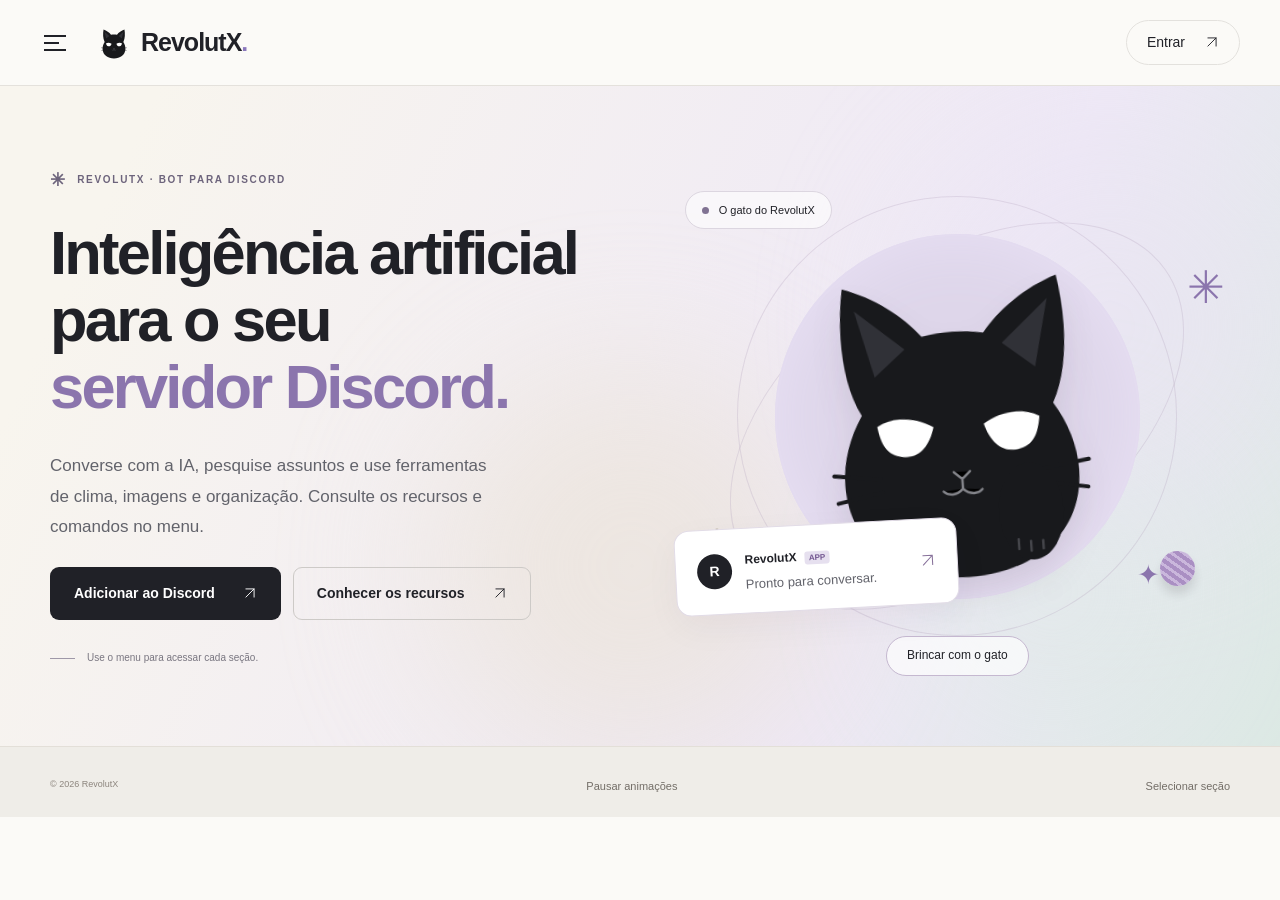
==== commit f6a3a097: "Anima mascote, simplifica títulos e organiza recursos por seção" ====
--- a/index.html
+++ b/index.html
@@ -1,4 +1 @@
-<!doctype html><html lang="pt-BR"><head><meta charset="utf-8"><meta name="viewport" content="width=device-width, initial-scale=1"><title>Conversa, conhecimento e comunidade · RevolutX</title><meta name="description" content="Conheça o RevolutX, assistente para Discord com conversa, estudo, pesquisa, clima e ferramentas para o seu servidor."><meta name="theme-color" content="#17181b"><link rel="canonical" href="https://revolutxbot.netlify.app/"><meta property="og:title" content="Conversa, conhecimento e comunidade · RevolutX"><meta property="og:description" content="Conheça o RevolutX, assistente para Discord com conversa, estudo, pesquisa, clima e ferramentas para o seu servidor."><meta property="og:image" content="https://revolutxbot.netlify.app/assets/gato.svg"><link rel="icon" href="assets/gato.svg" type="image/svg+xml"><link rel="stylesheet" href="styles.css"><script src="script.js" defer></script></head><body><a class="skip" href="#conteudo">Pular para o conteúdo</a><header class="topbar"><div class="navwrap"><button class="menu-toggle" aria-label="Abrir menu" aria-controls="navigation" aria-expanded="false"><span></span><span></span><span></span></button><a class="brand" href="index.html"><img src="assets/gato.svg" alt="" width="38" height="38">RevolutX<span class="brand-period">.</span></a><nav class="desktop-nav" aria-label="Navegação principal"><a href="index.html" aria-current="page">Início</a><a href="recursos.html">Recursos</a><a href="comandos.html">Comandos</a><a href="configurar.html">Configuração</a><a href="ajuda.html">Central de ajuda</a></nav><a class="login-link" href="acesso.html">Entrar <span aria-hidden="true"><svg class="arrow-icon" viewBox="0 0 24 24" aria-hidden="true"><path d="M5 19 19 5M5 5h14v14"/></svg></span></a></div></header><dialog id="navigation" class="drawer" aria-labelledby="menu-title"><div class="drawer-head"><span id="menu-title" class="brand">RevolutX.</span><button class="icon-button" data-close aria-label="Fechar menu">×</button></div><p class="eyebrow">EXPLORE O REVOLUTX</p><nav aria-label="Menu completo"><a href="index.html" aria-current="page">Início</a><a href="recursos.html">Recursos</a><a href="comandos.html">Comandos</a><a href="configurar.html">Configuração</a><a href="ajuda.html">Central de ajuda</a><a href="recursos.html#estudos">Estudo e pesquisa</a><a href="recursos.html#clima">Clima e imagens</a><a href="recursos.html#servidor">Seu servidor</a><a href="acesso.html">Sua conta</a><a href="privacidade.html">Dados e privacidade</a><a href="https://github.com/discord-bt/revolutx">Documentação pública <svg class="arrow-icon" viewBox="0 0 24 24" aria-hidden="true"><path d="M5 19 19 5M5 5h14v14"/></svg></a></nav><div class="drawer-foot"><a class="button primary" href="https://discord.com/oauth2/authorize?client_id=1487512494674153793&amp;permissions=8&amp;integration_type=0&amp;scope=bot%20applications.commands">Adicionar ao Discord<span aria-hidden="true"><svg class="arrow-icon" viewBox="0 0 24 24" aria-hidden="true"><path d="M5 19 19 5M5 5h14v14"/></svg></span></a></div></dialog><main id="conteudo"><section class="hero"><div class="ambient" aria-hidden="true"><i></i><i></i><i></i></div><div class="wrap hero-grid"><div class="hero-copy"><p class="eyebrow"><span class="tiny-star">✳</span> UM COMPANHEIRO PARA O SEU DISCORD</p><h1>Boas conversas.<br>Novas ideias.<br><em>Do seu jeito.</em></h1><p>Uma presença curiosa na sua comunidade. Converse, explore um assunto e organize o dia a dia do servidor com o RevolutX.</p><div class="actions"><a class="button primary" href="https://discord.com/oauth2/authorize?client_id=1487512494674153793&amp;permissions=8&amp;integration_type=0&amp;scope=bot%20applications.commands">Adicionar ao Discord<span aria-hidden="true"><svg class="arrow-icon" viewBox="0 0 24 24" aria-hidden="true"><path d="M5 19 19 5M5 5h14v14"/></svg></span></a><a class="button secondary" href="recursos.html">Conhecer os recursos<span aria-hidden="true"><svg class="arrow-icon" viewBox="0 0 24 24" aria-hidden="true"><path d="M5 19 19 5M5 5h14v14"/></svg></span></a></div><div class="hero-caption"><span class="line"></span> Inteligência artificial, com espaço para a sua comunidade.</div></div><div class="mascot-scene"><div class="scene-orbit orbit-one"></div><div class="scene-orbit orbit-two"></div><span class="spark s1">✳</span><span class="spark s2">+</span><span class="spark s3">✦</span><div class="scene-label"><span class="small-dot"></span> Uma ideia começa com uma pergunta.</div><div class="mascot-disc"><img src="assets/gato.svg" alt="Gato preto do RevolutX, com olhos brancos" width="480" height="480"></div><div class="scene-chat"><span class="mini-avatar">R</span><div><strong>RevolutX <small>APP</small></strong><p>Vamos pensar nisso juntos?</p></div><span class="chat-mark"><svg class="arrow-icon" viewBox="0 0 24 24" aria-hidden="true"><path d="M5 19 19 5M5 5h14v14"/></svg></span></div><span class="scene-footnote">CURIOSIDADE É UM BOM PONTO DE PARTIDA.</span></div></div></section><div class="feature-ribbon"><div class="wrap"><span>Conversa contextual</span><span>Estudo e pesquisa</span><span>Clima e imagens</span><span>Seu servidor, seu estilo</span></div></div>
-<section class="wrap section"><div class="section-heading"><div><p class="eyebrow">MAIS POSSIBILIDADES, NO MESMO LUGAR</p><h2>Para o que surge<br>na conversa.</h2></div><p>Da pergunta rápida ao assunto que merece atenção. Conheça as ferramentas e escolha como usá-las no seu servidor.</p></div><div class="feature-grid"><a class="feature-card lavender" href="recursos.html#conversa"><span class="feature-number">01 / CONVERSA</span><div class="feature-art bubbles" aria-hidden="true"><span>Uma pergunta?</span><span>Um novo ponto de vista.</span></div><h3>Uma conversa que continua.</h3><p>Respostas que consideram o contexto, com espaço para explicações, ideias e conversas cotidianas.</p><span class="card-link">Conheça o chat <b><svg class="arrow-icon" viewBox="0 0 24 24" aria-hidden="true"><path d="M5 19 19 5M5 5h14v14"/></svg></b></span></a><a class="feature-card cream" href="recursos.html#estudos"><span class="feature-number">02 / CONHECIMENTO</span><div class="feature-art book-art" aria-hidden="true"><span>Se P, então Q.<br><b>Por quê?</b></span></div><h3>Curiosidade bem acompanhada.</h3><p>Estude um tema, desenvolva um argumento e peça uma pesquisa com referências para continuar a leitura.</p><span class="card-link">Explore os estudos <b><svg class="arrow-icon" viewBox="0 0 24 24" aria-hidden="true"><path d="M5 19 19 5M5 5h14v14"/></svg></b></span></a><a class="feature-card mint" href="recursos.html#servidor"><span class="feature-number">03 / COMUNIDADE</span><div class="feature-art checklist" aria-hidden="true"><span>✓ Encontro de estudos</span><span>✓ Aviso organizado</span><span>○ Próxima ideia</span></div><h3>O cotidiano mais organizado.</h3><p>Tarefas, mensagens, personalização e moderação manual para cuidar do que acontece por aqui.</p><span class="card-link">Veja as ferramentas <b><svg class="arrow-icon" viewBox="0 0 24 24" aria-hidden="true"><path d="M5 19 19 5M5 5h14v14"/></svg></b></span></a></div></section>
-<section class="dark-section"><div class="wrap split"><div><p class="eyebrow">SIMPLES DE COMEÇAR</p><h2>Uma menção.<br>Um assunto.<br>Uma nova perspectiva.</h2><p>Não é preciso aprender uma linguagem de comandos para conversar. Mencione o RevolutX e escreva o que tem em mente. Para continuar, responda à mensagem do bot.</p><a class="button light" href="comandos.html">Encontrar um comando<span aria-hidden="true"><svg class="arrow-icon" viewBox="0 0 24 24" aria-hidden="true"><path d="M5 19 19 5M5 5h14v14"/></svg></span></a></div><div class="chat-window"><div class="chat-top"># sala de estudos <span>EXEMPLO DE CONVERSA</span></div><div class="chat-row"><div class="user-avatar">L</div><div><strong>Luiza</strong><p><mark>@RevolutX</mark> O que é um argumento válido? Pode resumir?</p></div></div><div class="chat-row"><img src="assets/gato.svg" alt="" width="40" height="40"><div><strong>RevolutX <small>APP</small></strong><p>Um argumento é válido quando não é possível que todas as premissas sejam verdadeiras e a conclusão seja falsa.</p><p>A validade depende da relação entre premissas e conclusão, não de as premissas serem verdadeiras de fato.</p></div></div><div class="chat-input">Continue a conversa… <span><svg class="arrow-icon" viewBox="0 0 24 24" aria-hidden="true"><path d="M20 5v8H4m6-6-6 6 6 6"/></svg></span></div></div></div></section>
-<section class="wrap section split weather-section"><div class="weather-preview"><div class="preview-label">PREVISÃO COM APARÊNCIA DE DIA OU NOITE</div><div class="weather-demo" data-weather="day"><div class="weather-place">Goiânia <span>Brasil</span></div><div class="weather-time">Exemplo ilustrativo</div><div class="weather-main"><span class="weather-icon">☀</span><strong>26°</strong></div><p>Céu limpo</p><div class="weather-metrics"><span>Umidade <b>64%</b></span><span>Vento <b>8 km/h</b></span></div></div><div class="segmented" aria-label="Aparência do exemplo"><button data-period="day" aria-pressed="true">Dia</button><button data-period="night" aria-pressed="false">Noite</button></div><small>Dados de exemplo, sem consulta meteorológica ao vivo.</small></div><div><p class="eyebrow">PEQUENAS COISAS, BEM RESOLVIDAS</p><h2>O mundo lá fora.<br>Dentro do seu canal.</h2><p>Consulte o clima de uma cidade em um cartão que acompanha o dia e a noite. Explore também imagens, traduções e outras ferramentas úteis no cotidiano.</p><a class="button secondary" href="recursos.html#clima">Explorar clima e imagens<span aria-hidden="true"><svg class="arrow-icon" viewBox="0 0 24 24" aria-hidden="true"><path d="M5 19 19 5M5 5h14v14"/></svg></span></a></div></section><section class="wrap personality-banner"><div><p class="eyebrow">CADA COMUNIDADE TEM SEU JEITO</p><h2>Encontre o tom<br>do seu servidor.</h2><p>Ajuste a personalidade e a apresentação do bot. Mais breve, mais acolhedor ou mais voltado aos estudos, conforme o que faz sentido para o grupo.</p><a class="text-link" href="configurar.html">Conheça a personalização <svg class="arrow-icon" viewBox="0 0 24 24" aria-hidden="true"><path d="M5 19 19 5M5 5h14v14"/></svg></a></div><div class="personality-paper"><span>PERSONALIDADE DO SERVIDOR</span><p>“Responda de forma breve,<br>acolhedora e clara.”</p><div><i></i> Seu estilo, nas próximas conversas.</div></div></section><section class="wrap end-cta"><div><p class="eyebrow">UM BOM COMEÇO</p><h2>Um lugar na sua<br>próxima conversa.</h2></div><div><a class="button primary" href="https://discord.com/oauth2/authorize?client_id=1487512494674153793&amp;permissions=8&amp;integration_type=0&amp;scope=bot%20applications.commands">Adicionar ao Discord<span aria-hidden="true"><svg class="arrow-icon" viewBox="0 0 24 24" aria-hidden="true"><path d="M5 19 19 5M5 5h14v14"/></svg></span></a><p>Instale no servidor e comece com /ajuda.</p></div></section></main><footer><div class="wrap footer-grid"><div><a class="brand" href="index.html"><img src="assets/gato.svg" alt="" width="42" height="42">RevolutX.</a><p>Conversa, conhecimento e cuidado<br>com a sua comunidade.</p><small>Feito para estar por perto.</small></div><div><h3>Explore</h3><a href="recursos.html">Recursos</a><a href="comandos.html">Comandos</a><a href="configurar.html">Primeiros passos</a></div><div><h3>Encontre ajuda</h3><a href="ajuda.html">Perguntas frequentes</a><a href="privacidade.html">Dados e privacidade</a><a href="https://github.com/discord-bt/revolutx">Documentação pública <svg class="arrow-icon" viewBox="0 0 24 24" aria-hidden="true"><path d="M5 19 19 5M5 5h14v14"/></svg></a></div><div><h3>Seu servidor</h3><a href="https://discord.com/oauth2/authorize?client_id=1487512494674153793&amp;permissions=8&amp;integration_type=0&amp;scope=bot%20applications.commands">Adicionar ao Discord <svg class="arrow-icon" viewBox="0 0 24 24" aria-hidden="true"><path d="M5 19 19 5M5 5h14v14"/></svg></a><a href="acesso.html">Acessar sua conta</a><button id="motion-toggle" class="text-button" aria-pressed="false">Pausar animações</button></div></div><div class="wrap footer-bottom"><span>© 2026 RevolutX</span><span>Português do Brasil</span><span>Uma comunidade, muitas possibilidades.</span></div></footer><div id="toast" role="status" aria-live="polite"></div></body></html>+<!doctype html><html lang="pt-BR"><head><meta charset="utf-8"><meta name="viewport" content="width=device-width, initial-scale=1"><title>Conversa, conhecimento e comunidade · RevolutX</title><meta name="description" content="Conheça o RevolutX, assistente para Discord com conversa, estudo, pesquisa, clima e ferramentas para o seu servidor."><meta name="theme-color" content="#17181b"><link rel="canonical" href="https://revolutxbot.netlify.app/"><meta property="og:title" content="Conversa, conhecimento e comunidade · RevolutX"><meta property="og:description" content="Conheça o RevolutX, assistente para Discord com conversa, estudo, pesquisa, clima e ferramentas para o seu servidor."><meta property="og:image" content="https://revolutxbot.netlify.app/assets/gato.svg"><link rel="icon" href="assets/gato.svg" type="image/svg+xml"><link rel="stylesheet" href="styles.css"><script src="script.js" defer></script></head><body class="page-index"><a class="skip" href="#conteudo">Pular para o conteúdo</a><header class="topbar"><div class="navwrap"><button class="menu-toggle" title="Selecionar seção" aria-label="Abrir menu" aria-controls="navigation" aria-expanded="false"><span></span><span></span><span></span></button><a class="brand" href="index.html"><img src="assets/gato.svg" alt="" width="38" height="38">RevolutX<span class="brand-period">.</span></a><nav class="desktop-nav" aria-label="Navegação principal"><a href="index.html" aria-current="page">Início</a><a href="recursos.html">Recursos</a><a href="comandos.html">Comandos</a><a href="configurar.html">Configuração</a><a href="ajuda.html">Central de ajuda</a></nav><a class="login-link" href="acesso.html">Entrar <span aria-hidden="true"><svg class="arrow-icon" viewBox="0 0 24 24" aria-hidden="true"><path d="M5 19 19 5M5 5h14v14"/></svg></span></a></div></header><dialog id="navigation" class="drawer" aria-labelledby="menu-title"><div class="drawer-head"><span id="menu-title" class="brand">RevolutX.</span><button class="icon-button" data-close aria-label="Fechar menu">×</button></div><p class="eyebrow">EXPLORE O REVOLUTX</p><nav aria-label="Menu completo"><a href="index.html" aria-current="page">Início</a><a href="recursos.html">Recursos</a><a href="comandos.html">Comandos</a><a href="configurar.html">Configuração</a><a href="ajuda.html">Central de ajuda</a><a href="recursos.html#conversa">Conversa e memória</a><a href="recursos.html#estudos">Estudo e pesquisa</a><a href="recursos.html#clima">Previsão do tempo</a><a href="recursos.html#imagens">Imagens</a><a href="recursos.html#servidor">Seu servidor</a><a href="acesso.html">Sua conta</a><a href="privacidade.html">Dados e privacidade</a><a href="https://github.com/discord-bt/revolutx">Documentação pública <svg class="arrow-icon" viewBox="0 0 24 24" aria-hidden="true"><path d="M5 19 19 5M5 5h14v14"/></svg></a></nav><div class="drawer-foot"><a class="button primary" href="https://discord.com/oauth2/authorize?client_id=1487512494674153793&amp;permissions=8&amp;integration_type=0&amp;scope=bot%20applications.commands">Adicionar ao Discord<span aria-hidden="true"><svg class="arrow-icon" viewBox="0 0 24 24" aria-hidden="true"><path d="M5 19 19 5M5 5h14v14"/></svg></span></a></div></dialog><main id="conteudo"><section class="hero"><div class="ambient" aria-hidden="true"><i></i><i></i><i></i></div><div class="wrap hero-grid"><div class="hero-copy"><p class="eyebrow"><span class="tiny-star">✳</span> REVOLUTX · BOT PARA DISCORD</p><h1>Inteligência artificial<br>para o seu<br><em>servidor Discord.</em></h1><p>Converse com a IA, pesquise assuntos e use ferramentas de clima, imagens e organização. Consulte os recursos e comandos no menu.</p><div class="actions"><a class="button primary" href="https://discord.com/oauth2/authorize?client_id=1487512494674153793&amp;permissions=8&amp;integration_type=0&amp;scope=bot%20applications.commands">Adicionar ao Discord<span aria-hidden="true"><svg class="arrow-icon" viewBox="0 0 24 24" aria-hidden="true"><path d="M5 19 19 5M5 5h14v14"/></svg></span></a><a class="button secondary" href="recursos.html">Conhecer os recursos<span aria-hidden="true"><svg class="arrow-icon" viewBox="0 0 24 24" aria-hidden="true"><path d="M5 19 19 5M5 5h14v14"/></svg></span></a></div><div class="hero-caption"><span class="line"></span> Use o menu para acessar cada seção.</div></div><div class="mascot-scene"><div class="scene-orbit orbit-one"></div><div class="scene-orbit orbit-two"></div><span class="spark s1">✳</span><span class="spark s2">+</span><span class="spark s3">✦</span><div class="scene-label"><span class="small-dot"></span> O gato do RevolutX</div><div class="mascot-disc"><svg class="playful-cat" viewBox="0 0 480 480" role="img" aria-label="Gato preto do RevolutX, com olhos brancos"><g class="cat-head"><path d="M122 228C99 185 99 120 108 71c39 13 73 38 94 65 25-5 51-5 76 0 21-27 55-52 94-65 9 49 9 114-14 157 18 28 28 60 26 92-4 74-67 115-144 115S100 394 96 320c-2-32 8-64 26-92Z" fill="#18191C"/><path d="m121 99 20 83 39-32-59-51Zm238 0-20 83-39-32 59-51Z" fill="#303137"/><g class="cat-eyes"><path d="M140 243c21-12 48-8 69 5-7 24-20 37-40 34-20-3-26-18-29-39Zm200 0c-21-12-48-8-69 5 7 24 20 37 40 34 20-3 26-18 29-39Z" fill="#fff"/></g><path d="m230 305 10 9 10-9M240 315v11m0 0c-8 8-18 8-24 2m24-2c8 8 18 8 24 2" stroke="#84858B" stroke-width="3" stroke-linecap="round"/><path d="m140 308-57-8m59 24-56 10m254-26 57-8m-59 24 56 10" stroke="#18191C" stroke-width="5" stroke-linecap="round"/></g><g class="cat-paw"><ellipse cx="322" cy="359" rx="40" ry="60" fill="#18191c"/><path d="M304 393v12m15-9v12m15-12v10" stroke="#45464b" stroke-width="3" stroke-linecap="round"/></g></svg></div><div class="scene-chat"><span class="mini-avatar">R</span><div><strong>RevolutX <small>APP</small></strong><p>Pronto para conversar.</p></div><span class="chat-mark"><svg class="arrow-icon" viewBox="0 0 24 24" aria-hidden="true"><path d="M5 19 19 5M5 5h14v14"/></svg></span></div><span class="toy-ball" aria-hidden="true"></span><button class="cat-play" type="button">Brincar com o gato</button></div></div></section></main><footer><div class="wrap footer-grid"><div><a class="brand" href="index.html"><img src="assets/gato.svg" alt="" width="42" height="42">RevolutX.</a><p>Conversa, conhecimento e cuidado<br>com a sua comunidade.</p><small>Documentação e acesso ao bot.</small></div><div><h3>Explore</h3><a href="recursos.html">Recursos</a><a href="comandos.html">Comandos</a><a href="configurar.html">Primeiros passos</a></div><div><h3>Encontre ajuda</h3><a href="ajuda.html">Perguntas frequentes</a><a href="privacidade.html">Dados e privacidade</a><a href="https://github.com/discord-bt/revolutx">Documentação pública <svg class="arrow-icon" viewBox="0 0 24 24" aria-hidden="true"><path d="M5 19 19 5M5 5h14v14"/></svg></a></div><div><h3>Seu servidor</h3><a href="https://discord.com/oauth2/authorize?client_id=1487512494674153793&amp;permissions=8&amp;integration_type=0&amp;scope=bot%20applications.commands">Adicionar ao Discord <svg class="arrow-icon" viewBox="0 0 24 24" aria-hidden="true"><path d="M5 19 19 5M5 5h14v14"/></svg></a><a href="acesso.html">Acessar sua conta</a></div></div><div class="wrap footer-bottom"><span>© 2026 RevolutX</span><button id="motion-toggle" class="text-button" aria-pressed="false">Pausar animações</button><button class="text-button" data-open-menu>Selecionar seção</button></div></footer><div id="toast" role="status" aria-live="polite"></div></body></html>
--- a/styles.css
+++ b/styles.css
@@ -2,3 +2,16 @@
 @media(max-width:760px){.topbar{height:72px}.navwrap{padding:0 21px;gap:19px}.brand{font-size:23px}.brand img{width:33px}.desktop-nav{display:none}.login-link{margin-left:auto;font-size:12px;padding:8px 15px;gap:12px}.wrap{width:calc(100% - 40px)}.hero-grid{display:flex;flex-direction:column;align-items:stretch;padding-top:45px;padding-bottom:28px;gap:0}.hero h1{font-size:55px;letter-spacing:-.05em}.hero-copy>p:not(.eyebrow){font-size:15px;max-width:450px}.eyebrow{font-size:8px;letter-spacing:.14em;margin-bottom:22px}.hero-caption{font-size:8px;margin-top:24px}.button{font-size:12px;padding:13px 17px;gap:20px;min-height:47px}.actions{gap:8px}.mascot-scene{height:400px;max-width:420px;width:100%;margin:20px auto 0}.mascot-disc{width:280px;height:280px}.mascot-disc img{width:310px}.scene-label{top:20px;left:2px}.scene-chat{bottom:31px;left:0;padding:13px 17px}.scene-chat p{font-size:11px}.scene-orbit{width:330px;height:330px}.orbit-two{width:350px;height:250px}.s1{font-size:32px;top:60px;right:0}.s2{left:0;bottom:100px}.s3{right:25px;bottom:45px}.scene-footnote{font-size:7px}.feature-ribbon .wrap{display:grid;grid-template-columns:1fr 1fr;gap:13px 6px;padding-block:20px}.feature-ribbon span{font-size:9px}.feature-ribbon span:before{margin-right:7px}.section{padding-block:60px}.section-heading{display:block;margin-bottom:30px}.section-heading>p{margin-top:22px;font-size:14px}.feature-grid{grid-template-columns:1fr;gap:15px}.feature-card{padding:25px}.feature-art{height:130px}.feature-card h3{font-size:25px}.feature-card p{font-size:14px}.split{grid-template-columns:1fr;gap:40px}.dark-section{padding:60px 0}.chat-window{transform:none}.weather-section>div:last-child{grid-row:1}.weather-preview{padding:24px}.weather-demo{padding:24px}.personality-banner{grid-template-columns:1fr;padding:30px 24px;gap:30px}.personality-paper{padding:25px;transform:rotate(2deg);margin:0 5px 5px}.personality-paper p{font-size:22px}.end-cta{display:block;padding:65px 0}.end-cta .button{margin-top:30px}.footer-grid{grid-template-columns:1fr 1fr;gap:30px 20px}.footer-grid>div:first-child{grid-column:1/-1}.footer-bottom{flex-wrap:wrap;gap:12px}.footer-bottom span:last-child{width:100%}.page-intro{padding-top:55px;padding-bottom:30px}.page-intro h1{font-size:43px}.lead{font-size:15px}.topic-nav{padding-bottom:25px;gap:7px}.topic-nav a{font-size:10px;padding:7px 13px}.resource-section{grid-template-columns:1fr;gap:20px;padding:40px 0}.resource-section h2{font-size:32px}.commands-layout{grid-template-columns:1fr;gap:15px;padding-bottom:60px}.command-sidebar{position:static}.command-sidebar .eyebrow{margin-bottom:10px}.filters{flex-direction:row;overflow:auto;padding-bottom:10px}.filter{white-space:nowrap;padding:8px 14px;font-size:11px}.command-row code{font-size:12px}.command-row{align-items:start;gap:8px}.command-row .copy-button{margin-top:20px;font-size:9px;padding:6px}.search-box input{font-size:12px}.setup-grid{grid-template-columns:1fr;gap:20px}.setup-card{position:static;padding:26px}.faq-layout{grid-template-columns:1fr;gap:30px;padding-bottom:60px}.faq-layout aside h2{font-size:26px}.account-layout{grid-template-columns:1fr;gap:40px;padding-bottom:60px}.account-card{padding:27px}.account-layout>div>h2{font-size:32px}.prose{padding-bottom:60px}.prose h2{font-size:25px}}
 
 .arrow-icon{width:1em;height:1em;display:inline-block;vertical-align:-.12em;fill:none;stroke:currentColor;stroke-width:1.6;stroke-linecap:round;stroke-linejoin:round;flex-shrink:0}
+
+/* Section navigation and mascot interaction. */
+.menu-toggle{width:30px;padding:12px 4px}.desktop-nav{display:none}.login-link{margin-left:auto}.hero-grid{min-height:650px}.hero h1{font-size:clamp(43px,4.8vw,68px)}.page-index footer{padding-top:30px}.page-index .footer-grid{display:none}.page-index .footer-bottom{margin-top:0;border-top:0}.page-index footer:before{content:none}.page-index footer{position:relative}.page-index footer .footer-bottom{padding-top:0}.page-index .hero{background:linear-gradient(115deg,#f8f5ee 10%,#eee8f6 70%,#dce9e4)}
+.page-comandos{background:#f0edf5}.page-configurar{background:#edf3ed}.page-ajuda{background:#f5eee1}.page-acesso{background:#eae8f2}.page-recursos{background:#e8eeed}.page-privacidade{background:#f1eeea}.page-intro{padding-top:55px;padding-bottom:25px}.page-intro h1{font-size:clamp(38px,4.6vw,62px)}.resource-section{padding:36px;border:1px solid #d7d5dc;border-radius:20px;margin-bottom:50px;background:#f8f6fc;gap:50px}.resource-section:nth-of-type(even){background:#f6f0e3}.resource-section:nth-of-type(odd){background:#e1ece5}.resource-section h2{font-size:36px}.topic-nav a[aria-current]{background:#25232b;color:white;border-color:#25232b}.page-recursos .end-cta{display:none}.playful-cat{position:absolute;width:390px;max-width:none;bottom:-15px;left:-12px;overflow:visible;filter:drop-shadow(0 18px 15px #302d3518)}.cat-head{transform-origin:240px 340px;animation:cat-curious 9s ease-in-out infinite}.cat-eyes{transform-box:fill-box;transform-origin:center;animation:cat-blink 6s infinite}.cat-paw{transform-origin:320px 350px;animation:cat-bat 9s ease-in-out infinite}.toy-ball{position:absolute;z-index:4;width:35px;height:35px;border-radius:50%;background:repeating-linear-gradient(35deg,#aa8fc3 0 4px,#cab7dc 4px 7px);right:35px;bottom:90px;box-shadow:0 8px 10px #24212b20;animation:ball-roll 9s ease-in-out infinite}.cat-play{position:absolute;bottom:0;border:1px solid #c5b8d0;border-radius:30px;padding:9px 20px;background:#ffffffad;font-size:12px}.mascot-scene.is-playing .cat-head{animation:cat-pounce 1.2s ease-in-out}.mascot-scene.is-playing .cat-paw{animation:cat-swipe 1.2s ease-in-out}.mascot-scene.is-playing .toy-ball{animation:ball-play 1.2s ease-in-out}.scene-chat{pointer-events:none;bottom:66px}.cat-play:hover{background:#fff}.scene-footnote{display:none}
+@keyframes cat-blink{0%,42%,46%,100%{transform:scaleY(1)}44%{transform:scaleY(.08)}}
+@keyframes cat-curious{0%,25%,70%,100%{transform:rotate(0)}40%,55%{transform:rotate(7deg)}85%{transform:rotate(-4deg)}}
+@keyframes cat-bat{0%,30%,65%,100%{transform:rotate(0)}42%,52%{transform:translate(12px,-25px) rotate(-30deg)}}
+@keyframes ball-roll{0%,35%,75%,100%{transform:translateX(0) rotate(0)}50%,60%{transform:translateX(20px) rotate(90deg)}}
+@keyframes cat-pounce{0%,100%{transform:translateY(0) rotate(0)}35%{transform:translateY(10px) rotate(-6deg)}65%{transform:translate(8px,-15px) rotate(8deg)}}
+@keyframes cat-swipe{0%,100%{transform:rotate(0)}55%{transform:translate(25px,-30px) rotate(-45deg)}}
+@keyframes ball-play{0%,100%{transform:translate(0) rotate(0)}55%{transform:translate(25px,-55px) rotate(150deg)}80%{transform:translate(-10px,-12px) rotate(210deg)}}
+@media(max-width:1050px){.playful-cat{width:330px}}
+@media(max-width:760px){.hero-grid{min-height:0;padding-top:30px}.hero h1{font-size:43px}.hero-copy>p:not(.eyebrow){margin-bottom:18px}.mascot-scene{height:340px;margin-top:5px}.playful-cat{width:310px}.scene-label{top:5px}.scene-chat{bottom:52px}.mascot-disc{width:255px;height:255px}.scene-orbit{width:290px;height:290px}.orbit-two{width:310px;height:230px}.toy-ball{right:20px;bottom:88px}.resource-section{padding:24px;gap:16px}.resource-section h2{font-size:29px}.page-intro{padding-top:35px}.page-index .footer-bottom span:last-child{width:auto}}
